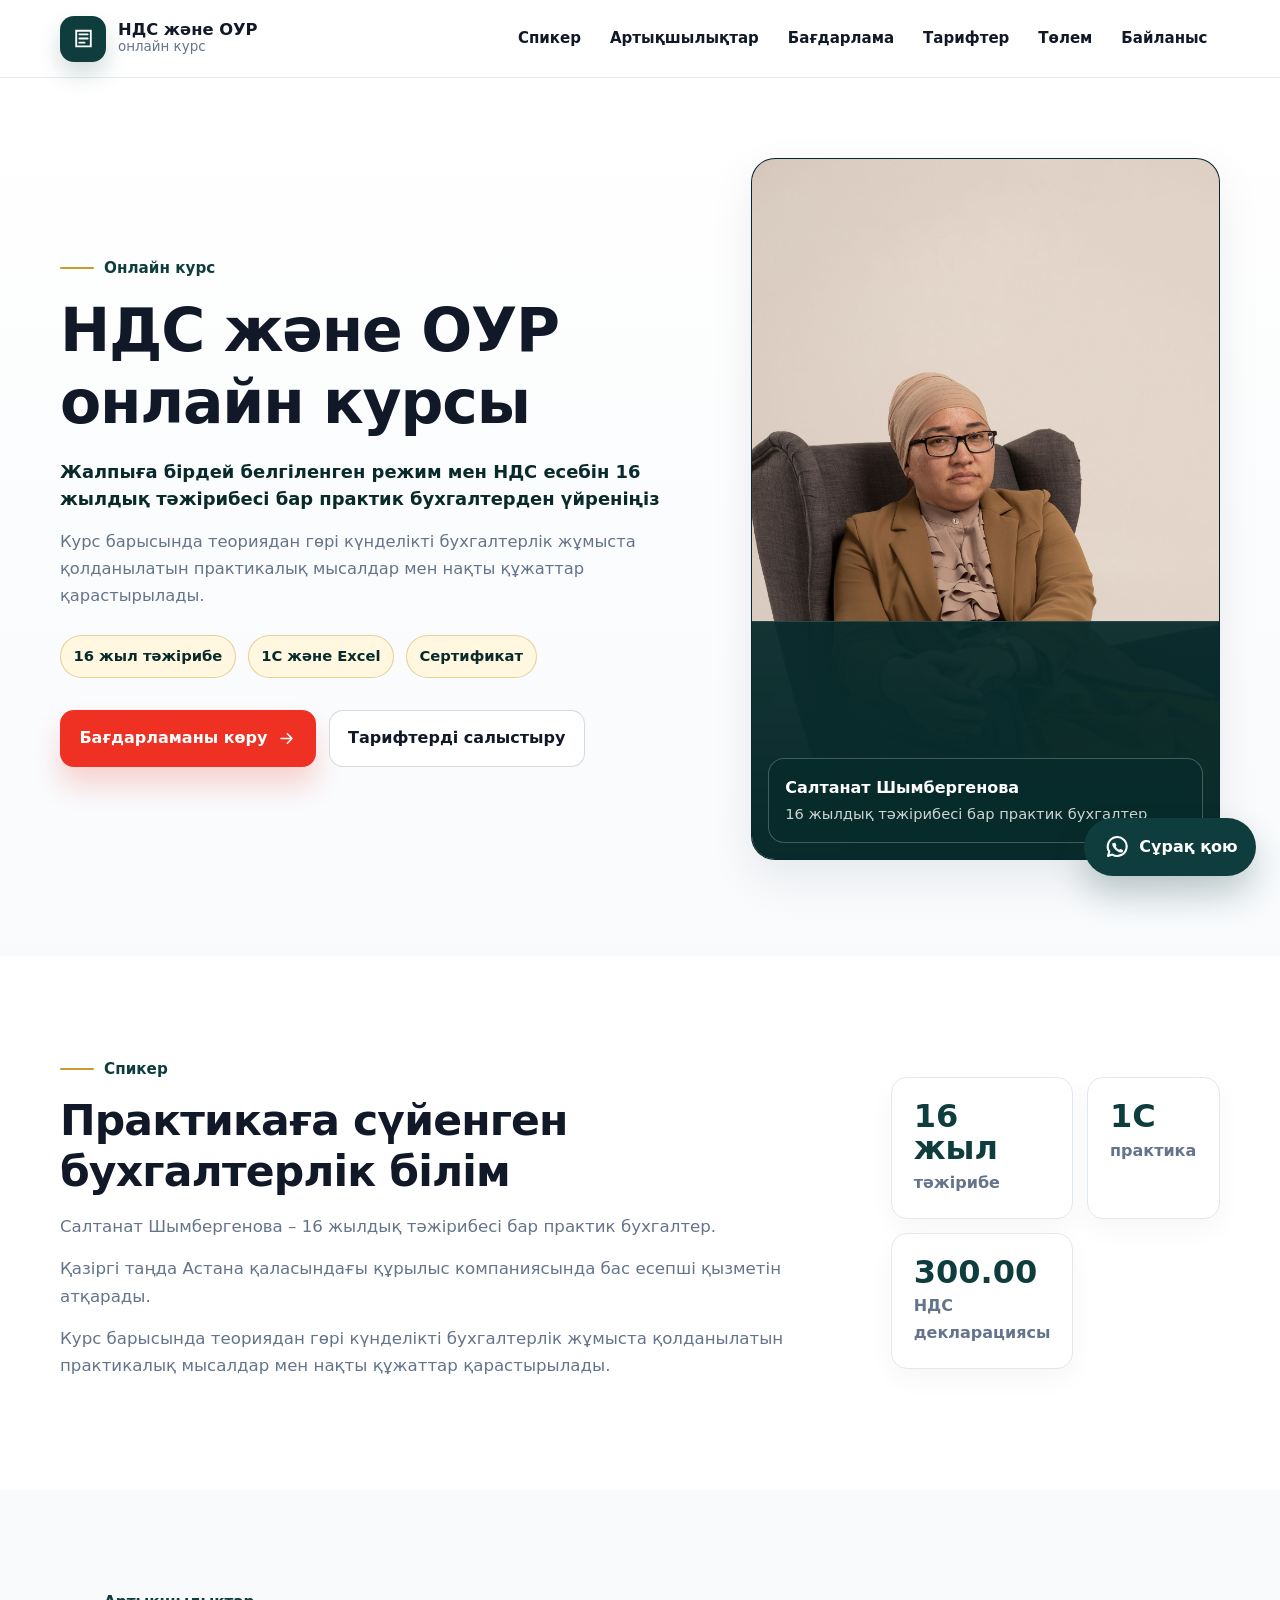
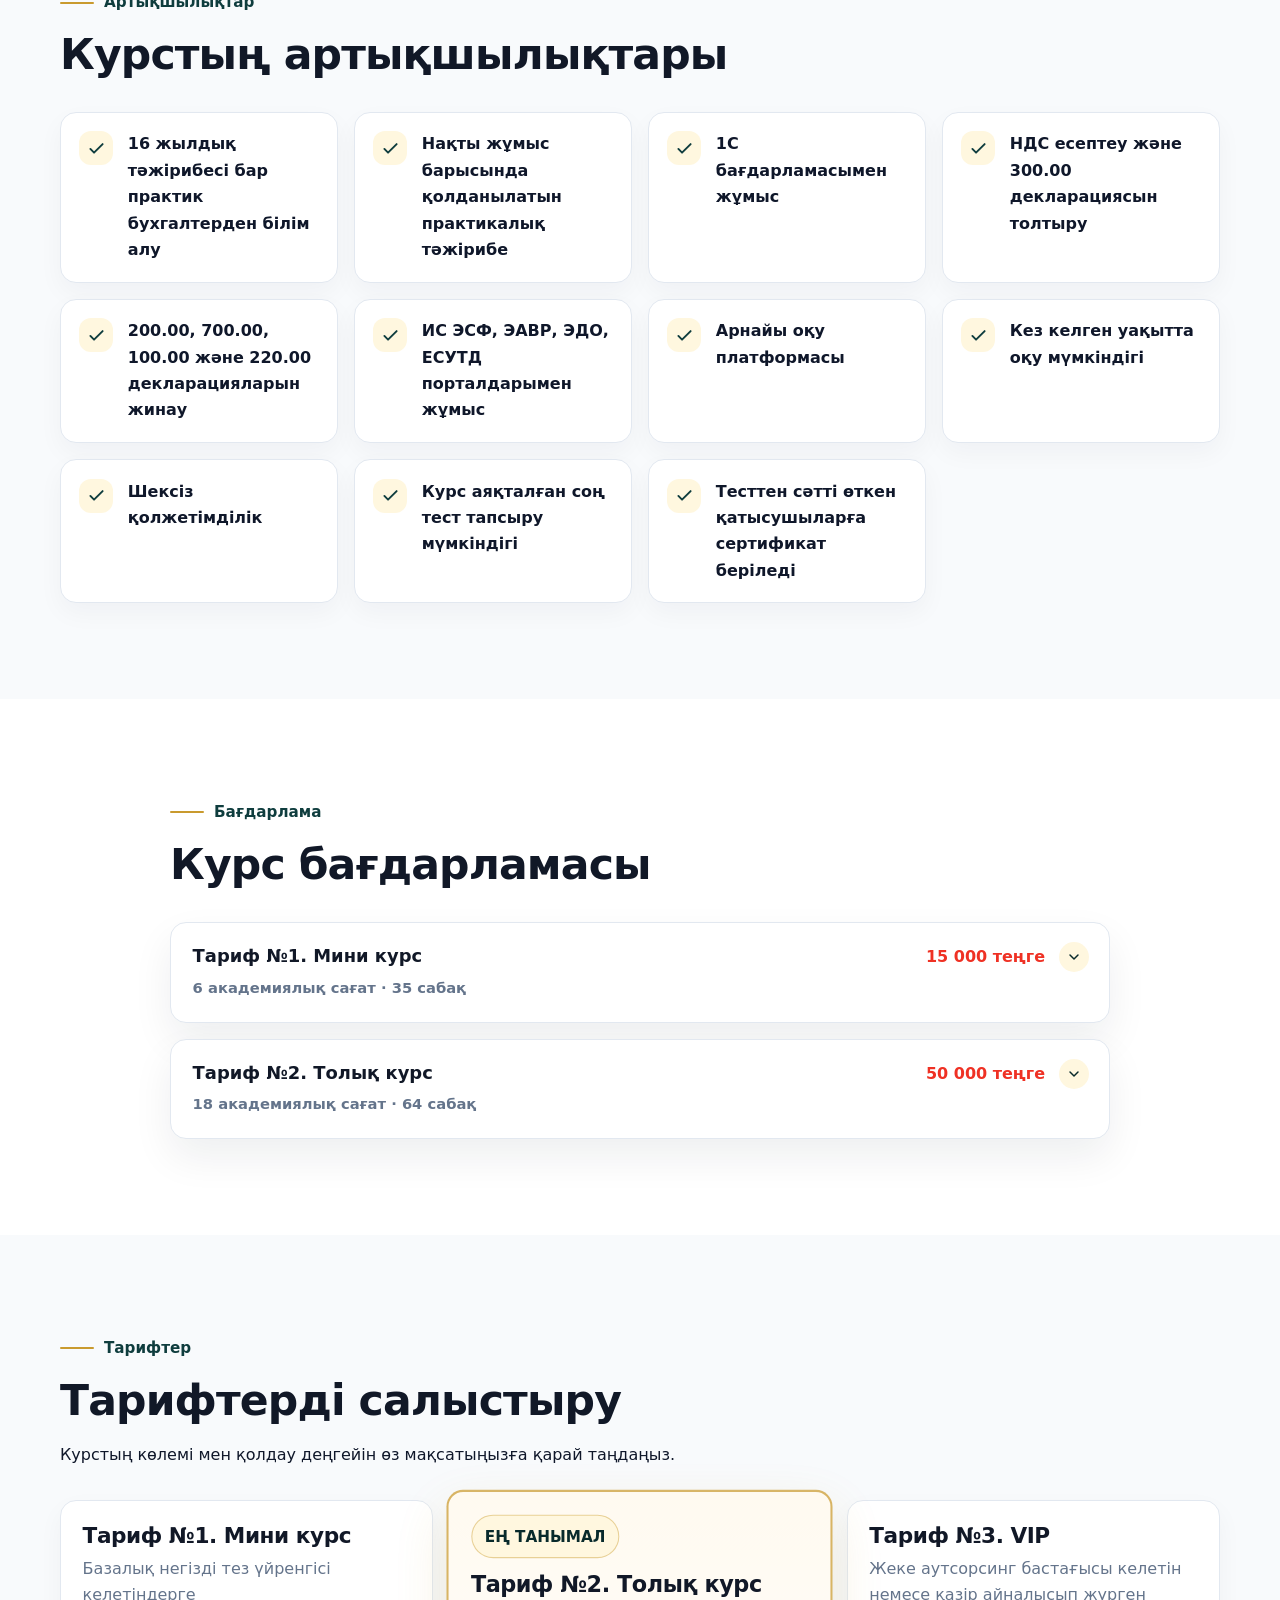
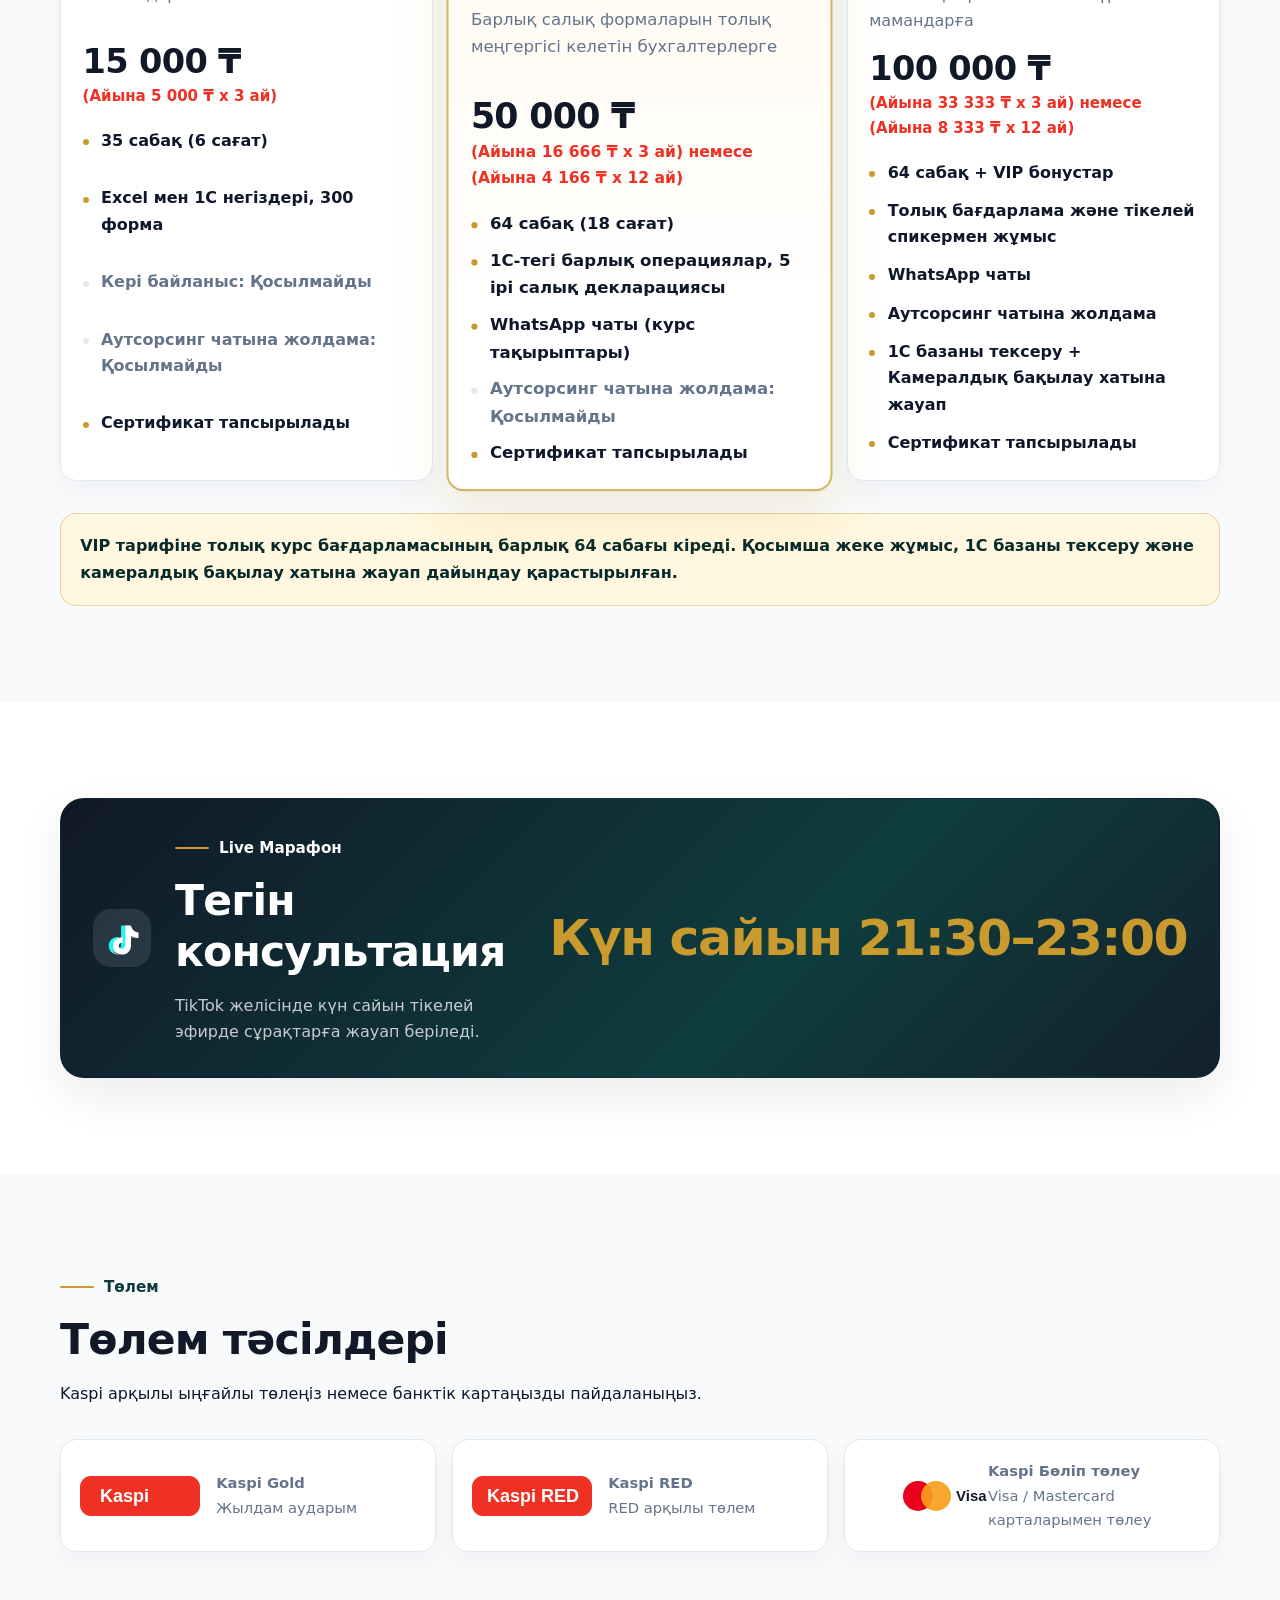
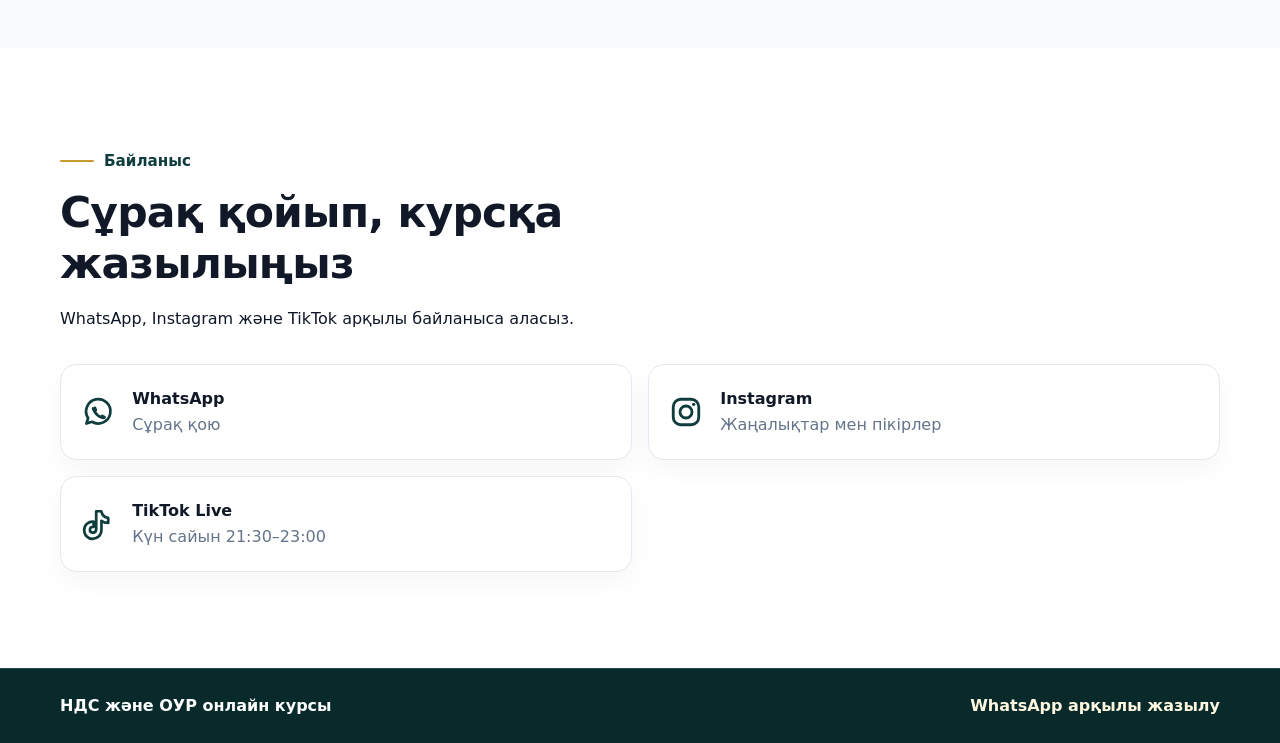
==== index.html @ 569ecabe "it's done" ====
<!DOCTYPE html>
<html lang="kk">
  <head>
    <meta charset="UTF-8">
    <meta name="viewport" content="width=device-width, initial-scale=1.0">
    <title>НДС және ОУР онлайн курсы</title>
    <meta name="description" content="НДС және ОУР құпияларын 16 жылдық тәжірибесі бар бас есепшіден үйреніңіз">

    <meta property="og:title" content="НДС және ОУР онлайн курсы">
    <meta property="og:description" content="НДС және ОУР құпияларын 16 жылдық тәжірибесі бар бас есепшіден үйреніңіз">
    <meta property="og:image" content="img/speaker_photo.jpg">
    <meta property="og:type" content="website">

    <meta name="theme-color" content="#0F3D3E">
    <link rel="manifest" href="site.webmanifest">
    <link rel="icon" href="favicon.ico">
    <link rel="stylesheet" href="src/styles.css?v=4">
    <script src="src/index.js?v=8" defer></script>
  </head>
  <body>
    <a class="skip-link" href="#home">Негізгі мазмұнға өту</a>

    <header class="site-header" data-header>
      <nav class="nav container" aria-label="Негізгі мәзір">
        <a class="brand" href="#home" aria-label="НДС және ОУР онлайн курсы">
          <span class="brand-mark" aria-hidden="true">
            <svg viewBox="0 0 24 24" focusable="false">
              <path d="M5 4.5h14v15H5z" fill="none" stroke="currentColor" stroke-width="1.8"/>
              <path d="M8 8h8M8 12h8M8 16h5" fill="none" stroke="currentColor" stroke-width="1.8" stroke-linecap="round"/>
            </svg>
          </span>
          <span>
            <span class="brand-title">НДС және ОУР</span>
            <span class="brand-subtitle">онлайн курс</span>
          </span>
        </a>

        <button class="nav-toggle" type="button" aria-label="Мәзірді ашу" aria-expanded="false" aria-controls="site-menu" data-nav-toggle>
          <span></span>
          <span></span>
          <span></span>
        </button>

        <div class="nav-menu" id="site-menu" data-nav-menu>
          <a href="#speaker">Спикер</a>
          <a href="#benefits">Артықшылықтар</a>
          <a href="#program">Бағдарлама</a>
          <a href="#tariffs">Тарифтер</a>
          <a href="#payments">Төлем</a>
          <a href="#contact">Байланыс</a>
        </div>
      </nav>
    </header>

    <main>
      <section class="hero section" id="home">
        <div class="container hero-grid">
          <div class="hero-content">
            <span class="section-label">Онлайн курс</span>
            <h1>НДС және ОУР онлайн курсы</h1>
            <p class="hero-lead">Жалпыға бірдей белгіленген режим мен НДС есебін 16 жылдық тәжірибесі бар практик бухгалтерден үйреніңіз</p>
            <p class="hero-text">Курс барысында теориядан гөрі күнделікті бухгалтерлік жұмыста қолданылатын практикалық мысалдар мен нақты құжаттар қарастырылады.</p>

            <div class="hero-badges" aria-label="Курс ерекшеліктері">
              <span>16 жыл тәжірибе</span>
              <span>1С және Excel</span>
              <span>Сертификат</span>
            </div>

            <div class="hero-actions">
              <a class="btn btn-primary" href="#program">
                <span>Бағдарламаны көру</span>
                <svg viewBox="0 0 24 24" aria-hidden="true" focusable="false">
                  <path d="M5 12h14M13 6l6 6-6 6" fill="none" stroke="currentColor" stroke-width="2" stroke-linecap="round" stroke-linejoin="round"/>
                </svg>
              </a>
              <a class="btn btn-secondary" href="#tariffs">Тарифтерді салыстыру</a>
            </div>
          </div>

          <div class="hero-media" data-photo-card>
            <img src="img/speaker_photo_2.jpeg" alt="Салтанат Шымбергенова" loading="eager" data-speaker-photo>
            <div class="photo-fallback" aria-hidden="true">
              <span>СШ</span>
              <p>Салтанат Шымбергенова</p>
            </div>
            <div class="hero-media-caption">
              <strong>Салтанат Шымбергенова</strong>
              <span>16 жылдық тәжірибесі бар практик бухгалтер</span>
            </div>
          </div>
        </div>
      </section>

      <section class="speaker section" id="speaker">
        <div class="container speaker-grid">
          <div>
            <span class="section-label">Спикер</span>
            <h2>Практикаға сүйенген бухгалтерлік білім</h2>
            <div class="speaker-text">
              <p>Салтанат Шымбергенова – 16 жылдық тәжірибесі бар практик бухгалтер.</p>
              <p>Қазіргі таңда Астана қаласындағы құрылыс компаниясында бас есепші қызметін атқарады.</p>
              <p>Курс барысында теориядан гөрі күнделікті бухгалтерлік жұмыста қолданылатын практикалық мысалдар мен нақты құжаттар қарастырылады.</p>
            </div>
          </div>

          <div class="stats-grid" aria-label="Спикер тәжірибесі">
            <div class="stat-card">
              <strong>16 жыл</strong>
              <span>тәжірибе</span>
            </div>
            <div class="stat-card">
              <strong>1С</strong>
              <span>практика</span>
            </div>
            <div class="stat-card">
              <strong>300.00</strong>
              <span>НДС декларациясы</span>
            </div>
          </div>
        </div>
      </section>

      <section class="benefits section" id="benefits">
        <div class="container">
          <div class="section-header">
            <span class="section-label">Артықшылықтар</span>
            <h2>Курстың артықшылықтары</h2>
          </div>

          <div class="benefit-grid">
            <article class="benefit-card">
              <span class="icon-check" aria-hidden="true">
                <svg viewBox="0 0 24 24" focusable="false"><path d="M5 12.5l4.2 4.2L19 7" fill="none" stroke="currentColor" stroke-width="2.2" stroke-linecap="round" stroke-linejoin="round"/></svg>
              </span>
              <p>16 жылдық тәжірибесі бар практик бухгалтерден білім алу</p>
            </article>
            <article class="benefit-card">
              <span class="icon-check" aria-hidden="true">
                <svg viewBox="0 0 24 24" focusable="false"><path d="M5 12.5l4.2 4.2L19 7" fill="none" stroke="currentColor" stroke-width="2.2" stroke-linecap="round" stroke-linejoin="round"/></svg>
              </span>
              <p>Нақты жұмыс барысында қолданылатын практикалық тәжірибе</p>
            </article>
            <article class="benefit-card">
              <span class="icon-check" aria-hidden="true">
                <svg viewBox="0 0 24 24" focusable="false"><path d="M5 12.5l4.2 4.2L19 7" fill="none" stroke="currentColor" stroke-width="2.2" stroke-linecap="round" stroke-linejoin="round"/></svg>
              </span>
              <p>1С бағдарламасымен жұмыс</p>
            </article>
            <article class="benefit-card">
              <span class="icon-check" aria-hidden="true">
                <svg viewBox="0 0 24 24" focusable="false"><path d="M5 12.5l4.2 4.2L19 7" fill="none" stroke="currentColor" stroke-width="2.2" stroke-linecap="round" stroke-linejoin="round"/></svg>
              </span>
              <p>НДС есептеу және 300.00 декларациясын толтыру</p>
            </article>
            <article class="benefit-card">
              <span class="icon-check" aria-hidden="true">
                <svg viewBox="0 0 24 24" focusable="false"><path d="M5 12.5l4.2 4.2L19 7" fill="none" stroke="currentColor" stroke-width="2.2" stroke-linecap="round" stroke-linejoin="round"/></svg>
              </span>
              <p>200.00, 700.00, 100.00 және 220.00 декларацияларын жинау</p>
            </article>
            <article class="benefit-card">
              <span class="icon-check" aria-hidden="true">
                <svg viewBox="0 0 24 24" focusable="false"><path d="M5 12.5l4.2 4.2L19 7" fill="none" stroke="currentColor" stroke-width="2.2" stroke-linecap="round" stroke-linejoin="round"/></svg>
              </span>
              <p>ИС ЭСФ, ЭАВР, ЭДО, ЕСУТД порталдарымен жұмыс</p>
            </article>
            <article class="benefit-card">
              <span class="icon-check" aria-hidden="true">
                <svg viewBox="0 0 24 24" focusable="false"><path d="M5 12.5l4.2 4.2L19 7" fill="none" stroke="currentColor" stroke-width="2.2" stroke-linecap="round" stroke-linejoin="round"/></svg>
              </span>
              <p>Арнайы оқу платформасы</p>
            </article>
            <article class="benefit-card">
              <span class="icon-check" aria-hidden="true">
                <svg viewBox="0 0 24 24" focusable="false"><path d="M5 12.5l4.2 4.2L19 7" fill="none" stroke="currentColor" stroke-width="2.2" stroke-linecap="round" stroke-linejoin="round"/></svg>
              </span>
              <p>Кез келген уақытта оқу мүмкіндігі</p>
            </article>
            <article class="benefit-card">
              <span class="icon-check" aria-hidden="true">
                <svg viewBox="0 0 24 24" focusable="false"><path d="M5 12.5l4.2 4.2L19 7" fill="none" stroke="currentColor" stroke-width="2.2" stroke-linecap="round" stroke-linejoin="round"/></svg>
              </span>
              <p>Шексіз қолжетімділік</p>
            </article>
            <article class="benefit-card">
              <span class="icon-check" aria-hidden="true">
                <svg viewBox="0 0 24 24" focusable="false"><path d="M5 12.5l4.2 4.2L19 7" fill="none" stroke="currentColor" stroke-width="2.2" stroke-linecap="round" stroke-linejoin="round"/></svg>
              </span>
              <p>Курс аяқталған соң тест тапсыру мүмкіндігі</p>
            </article>
            <article class="benefit-card">
              <span class="icon-check" aria-hidden="true">
                <svg viewBox="0 0 24 24" focusable="false"><path d="M5 12.5l4.2 4.2L19 7" fill="none" stroke="currentColor" stroke-width="2.2" stroke-linecap="round" stroke-linejoin="round"/></svg>
              </span>
              <p>Тесттен сәтті өткен қатысушыларға сертификат беріледі</p>
            </article>
          </div>
        </div>
      </section>

      <section class="program section" id="program">
        <div class="container narrow">
          <div class="section-header">
            <span class="section-label">Бағдарлама</span>
            <h2>Курс бағдарламасы</h2>
          </div>

          <div class="accordion-stack">
            <details class="course-details">
              <summary>
                <span class="summary-main">
                  <span>Тариф №1. Мини курс</span>
                  <strong>15 000 теңге</strong>
                </span>
                <span class="summary-meta">6 академиялық сағат · 35 сабақ</span>
                <svg class="accordion-icon" viewBox="0 0 24 24" aria-hidden="true" focusable="false">
                  <path d="M6 9l6 6 6-6" fill="none" stroke="currentColor" stroke-width="2.2" stroke-linecap="round" stroke-linejoin="round"/>
                </svg>
              </summary>
              <div class="details-body">
                <h3>Бағдарлама</h3>
                <ol class="lesson-list">
                  <li>Мини курс не жайлы? (1:27 мин)</li>
                  <li>Кіріс дегеніміз не? (6:04 мин)</li>
                  <li>Жалпыға бірдей режим деген не? (6:08 мин)</li>
                  <li>НДС деген не? (5:10 мин)</li>
                  <li>Упрощенкадан қалған тауарды НДС ке зачетқа алу (6:53 мин)</li>
                  <li>НДС мысалы (17:40 мин)</li>
                  <li>Жалпы режимде табыс салығын есептеу (10:48 мин)</li>
                  <li>1С Программа деген не? (6:48 мин)</li>
                  <li>Фискалды чек деген не? (4:20 мин)</li>
                  <li>Лицевой счет деген не? (1:33 мин)</li>
                  <li>Онлайн банкпен ақша аудару</li>
                  <li>Счет на оплату деген не? (3:27 мин)</li>
                  <li>Платежное поручение деген не? (2:01 мин)</li>
                  <li>Доверенность деген не? (2:40 мин)</li>
                  <li>Накладная на отпуск товара на сторону (2:35 мин)</li>
                  <li>Акт выполненных работ деген не? (АВР) (4:06 мин)</li>
                  <li>Электронды счет-фактура деген не? (5:58 мин)</li>
                  <li>Приходный кассовый ордер деген не? (2:19 мин)</li>
                  <li>Расходный кассовый ордер деген не? (2:20 мин)</li>
                  <li>Акт сверки деген не? (3:28 мин)</li>
                  <li>Онлайн банкингпен ақша аудару (6:30 мин)</li>
                  <li>Excel мен НДС есептеу (27:06 мин)</li>
                  <li>Excel дегі есепті 300 формада толтыру (13:33 мин)</li>
                  <li>300 декларацияда қате кеткенде қосымша тапсыру (10:25 мин)</li>
                  <li>Камералды бақылаудан келген хабарламаға жауап жазу (3:45 мин)</li>
                  <li>Лицевой счетты тексеру (6:43 мин)</li>
                  <li>ИС ЭСФ портал арқылы ЭАВР жіберу (10:40 мин)</li>
                  <li>ИС ЭСФ портал арқылы ЭСФ жіберу (6:56 мин)</li>
                  <li>ЭДО деген не? (6:59 мин)</li>
                  <li>Еңбек.кз ке еңбек шартын тіркеу (10:31 мин)</li>
                  <li>100.00 декларацияны қолмен толтыру (15:54 мин)</li>
                  <li>Көлік салығын Excel мен есептеу (31:56 мин)</li>
                  <li>700.00 форманы ИСНА да толтыру (5:04 мин)</li>
                  <li>300 форма 2026 ж извещение жасау (10:23 мин)</li>
                  <li>300 форма 2026 ж толтыру (14:58 мин)</li>
                  <li>ЕСУТД тіркеліп ТТН, ЭПЛ жасау (13:25 мин)</li>
                </ol>

                <h3>Курс форматы</h3>
                <ul class="format-list">
                  <li>Арнайы оқу платформасында өтеді</li>
                  <li>Курс материалдарына шексіз қолжетімділік</li>
                  <li>Сабақтарды кез келген уақытта қарай аласыз</li>
                  <li>Кері байланыс қарастырылмаған</li>
                  <li>Курс аяқталған соң тест тапсырылады</li>
                  <li>Тесттен сәтті өткен қатысушыларға сертификат беріледі</li>
                </ul>
              </div>
            </details>

            <details class="course-details">
              <summary>
                <span class="summary-main">
                  <span>Тариф №2. Толық курс</span>
                  <strong>50 000 теңге</strong>
                </span>
                <span class="summary-meta">18 академиялық сағат · 64 сабақ</span>
                <svg class="accordion-icon" viewBox="0 0 24 24" aria-hidden="true" focusable="false">
                  <path d="M6 9l6 6 6-6" fill="none" stroke="currentColor" stroke-width="2.2" stroke-linecap="round" stroke-linejoin="round"/>
                </svg>
              </summary>
              <div class="details-body">
                <h3>Бағдарлама</h3>

                <details class="module-details">
                  <summary>
                    <span class="summary-main"><span>1-модуль. 1С бағдарламасында жұмыс жасау</span></span>
                    <span class="summary-meta">Практикалық құжаттар және операциялар</span>
                    <svg class="accordion-icon" viewBox="0 0 24 24" aria-hidden="true" focusable="false"><path d="M6 9l6 6 6-6" fill="none" stroke="currentColor" stroke-width="2.2" stroke-linecap="round" stroke-linejoin="round"/></svg>
                  </summary>
                  <div class="details-body">
                    <ol class="lesson-list">
                      <li>1С те доверенность жазу</li>
                      <li>1С те накладная на отпуск жасау</li>
                      <li>1С те акт выполненных работ жасау</li>
                      <li>1С те счет на оплату жасау</li>
                      <li>1С те счет фактура жасау</li>
                      <li>1С те поставщиктан келген товарды кіріске алу</li>
                      <li>1С те поставщиктан келген акт выполненных работ кіріске алу</li>
                      <li>1С те поставщиктан келген счет фактураны кіріске алу</li>
                      <li>1С те кассаға ақша қабылдау</li>
                      <li>1С те кассадан ақша шығару</li>
                      <li>1С те банк выписка жасау</li>
                      <li>Клиенттен түскен ақшаны 1С ке отырғызу</li>
                    </ol>
                  </div>
                </details>

                <details class="module-details">
                  <summary>
                    <span class="summary-main"><span>2-модуль. НДС және 300.00 декларациясы</span></span>
                    <span class="summary-meta">НДС есебі, Excel және 300 форма</span>
                    <svg class="accordion-icon" viewBox="0 0 24 24" aria-hidden="true" focusable="false"><path d="M6 9l6 6 6-6" fill="none" stroke="currentColor" stroke-width="2.2" stroke-linecap="round" stroke-linejoin="round"/></svg>
                  </summary>
                  <div class="details-body">
                    <ol class="lesson-list">
                      <li>НДС деген не?</li>
                      <li>НДС төлеуші болып тіркелу</li>
                      <li>НДС есептеу</li>
                      <li>НДС мысалы</li>
                      <li>Excel мен НДС есептеу</li>
                      <li>Excel дегі есепті 300 формада толтыру</li>
                      <li>300 декларацияда қате кеткенде қосымша тапсыру</li>
                      <li>Камералды бақылаудан келген хабарламаға жауап жазу</li>
                      <li>Лицевой счетты тексеру</li>
                      <li>300.00 форма извещение жасап 1 тоқсан 2026 жылға тапсыру</li>
                    </ol>
                  </div>
                </details>

                <details class="module-details">
                  <summary>
                    <span class="summary-main"><span>3-модуль. Еңбекақы және 200.00 декларациясы</span></span>
                    <span class="summary-meta">Жалақы, салықтар және 200 форма</span>
                    <svg class="accordion-icon" viewBox="0 0 24 24" aria-hidden="true" focusable="false"><path d="M6 9l6 6 6-6" fill="none" stroke="currentColor" stroke-width="2.2" stroke-linecap="round" stroke-linejoin="round"/></svg>
                  </summary>
                  <div class="details-body">
                    <ol class="lesson-list">
                      <li>Табель дегеніміз не?</li>
                      <li>Штатное расписание деген не?</li>
                      <li>Еңбек шартын жасау</li>
                      <li>Еңбек.кз ке еңбек шартын тіркеу</li>
                      <li>Зарплата есептеу</li>
                      <li>ОПВ деген не?</li>
                      <li>ВОСМС деген не?</li>
                      <li>ИПН деген не?</li>
                      <li>СО деген не?</li>
                      <li>СН деген не?</li>
                      <li>ОСМС деген не?</li>
                      <li>Зарплатадан ұсталымдар</li>
                      <li>Зарплатаны 1С ке отырғызу</li>
                      <li>Зарплаталық налогтарды төлеу</li>
                      <li>200.00 форма деген не?</li>
                      <li>200.00 форманы толтыру</li>
                      <li>200.00 форманы ИСНА да толтыру</li>
                      <li>ИП ға 200.00 форманы қолмен толтыру</li>
                    </ol>
                  </div>
                </details>

                <details class="module-details">
                  <summary>
                    <span class="summary-main"><span>4-модуль. Корпоративтік табыс салығы</span></span>
                    <span class="summary-meta">100.00 және 220.00 декларациялары</span>
                    <svg class="accordion-icon" viewBox="0 0 24 24" aria-hidden="true" focusable="false"><path d="M6 9l6 6 6-6" fill="none" stroke="currentColor" stroke-width="2.2" stroke-linecap="round" stroke-linejoin="round"/></svg>
                  </summary>
                  <div class="details-body">
                    <ol class="lesson-list">
                      <li>Салық Кодексінің 237 бабы бойынша доходты тану</li>
                      <li>Валюта бағамынан түскен табыс</li>
                      <li>Валюта бағамынан түскен шығын</li>
                      <li>Корпоративтік табыс салығын есептеу</li>
                      <li>100.00 декларацияны қолмен толтыру</li>
                      <li>100.00 декларацияны 1С пен толтыру</li>
                      <li>220.00 декларацияны қолмен толтыру</li>
                      <li>220.00 декларацияны 1С пен толтыру</li>
                    </ol>
                  </div>
                </details>

                <details class="module-details">
                  <summary>
                    <span class="summary-main"><span>5-модуль. Көлік салығы және 700.00 декларациясы</span></span>
                    <span class="summary-meta">Excel, ИСНА және форма толтыру</span>
                    <svg class="accordion-icon" viewBox="0 0 24 24" aria-hidden="true" focusable="false"><path d="M6 9l6 6 6-6" fill="none" stroke="currentColor" stroke-width="2.2" stroke-linecap="round" stroke-linejoin="round"/></svg>
                  </summary>
                  <div class="details-body">
                    <ol class="lesson-list">
                      <li>Көлік салығын Excel мен есептеу</li>
                      <li>700.00 форманы ИСНА да толтыру</li>
                      <li>Көлік салығын төлеу</li>
                    </ol>
                  </div>
                </details>

                <details class="module-details">
                  <summary>
                    <span class="summary-main"><span>6-модуль. ИС ЭСФ, ЭАВР және ЭДО</span></span>
                    <span class="summary-meta">Порталдармен жұмыс</span>
                    <svg class="accordion-icon" viewBox="0 0 24 24" aria-hidden="true" focusable="false"><path d="M6 9l6 6 6-6" fill="none" stroke="currentColor" stroke-width="2.2" stroke-linecap="round" stroke-linejoin="round"/></svg>
                  </summary>
                  <div class="details-body">
                    <ol class="lesson-list">
                      <li>ИС ЭСФ порталға тіркелу</li>
                      <li>ИС ЭСФ портал арқылы ЭАВР жіберу</li>
                      <li>ИС ЭСФ портал арқылы ЭСФ жіберу</li>
                      <li>ЭДО деген не?</li>
                      <li>Контрагенттермен электронды құжат айналымы</li>
                      <li>ЭСФ статусын тексеру</li>
                    </ol>
                  </div>
                </details>

                <details class="module-details">
                  <summary>
                    <span class="summary-main"><span>7-модуль. ЕСУТД</span></span>
                    <span class="summary-meta">Еңбек шарттары және тіркеу</span>
                    <svg class="accordion-icon" viewBox="0 0 24 24" aria-hidden="true" focusable="false"><path d="M6 9l6 6 6-6" fill="none" stroke="currentColor" stroke-width="2.2" stroke-linecap="round" stroke-linejoin="round"/></svg>
                  </summary>
                  <div class="details-body">
                    <ol class="lesson-list">
                      <li>ЕСУТД тіркелу</li>
                      <li>ЕСУТД тіркеліп ТТН, ЭПЛ жасау</li>
                    </ol>
                  </div>
                </details>

                <details class="module-details">
                  <summary>
                    <span class="summary-main"><span>8-модуль. Қорытынды және практика</span></span>
                    <span class="summary-meta">Бекіту, тест және сертификат</span>
                    <svg class="accordion-icon" viewBox="0 0 24 24" aria-hidden="true" focusable="false"><path d="M6 9l6 6 6-6" fill="none" stroke="currentColor" stroke-width="2.2" stroke-linecap="round" stroke-linejoin="round"/></svg>
                  </summary>
                  <div class="details-body">
                    <ol class="lesson-list">
                      <li>Лицевой счетты толық тексеру</li>
                      <li>Камералды бақылау хаттарына жауап дайындау</li>
                      <li>Декларация тапсыру алдындағы чек-лист</li>
                      <li>Қорытынды тест</li>
                      <li>Сертификат алу</li>
                    </ol>
                  </div>
                </details>

                <h3>Курс форматы</h3>
                <ul class="format-list">
                  <li>Арнайы оқу платформасында өтеді</li>
                  <li>Курс материалдарына шексіз қолжетімділік</li>
                  <li>Сабақтарды кез келген уақытта қарай аласыз</li>
                  <li>WhatsApp чаты арқылы курс тақырыптары бойынша кері байланыс беріледі</li>
                  <li>Курс аяқталған соң тест тапсырылады</li>
                  <li>Тесттен сәтті өткен қатысушыларға сертификат беріледі</li>
                </ul>
              </div>
            </details>
          </div>
        </div>
      </section>

      <section class="tariffs section" id="tariffs">
        <div class="container">
          <div class="section-header">
            <span class="section-label">Тарифтер</span>
            <h2>Тарифтерді салыстыру</h2>
            <p class="section-copy">Курстың көлемі мен қолдау деңгейін өз мақсатыңызға қарай таңдаңыз.</p>
          </div>

          <div class="tariff-grid">
            <article class="tariff-card">
              <h3>Тариф №1. Мини курс</h3>
              <p class="tariff-for">Базалық негізді тез үйренгісі келетіндерге</p>
              <div class="price">15 000 ₸</div>
              <p class="installment">(Айына 5 000 ₸ х 3 ай)</p>
              <ul class="feature-list">
                <li>35 сабақ (6 сағат)</li>
                <li>Excel мен 1С негіздері, 300 форма</li>
                <li class="is-muted">Кері байланыс: Қосылмайды</li>
                <li class="is-muted">Аутсорсинг чатына жолдама: Қосылмайды</li>
                <li>Сертификат тапсырылады</li>
              </ul>
            </article>

            <article class="tariff-card tariff-card-featured">
              <span class="popular-badge">ЕҢ ТАНЫМАЛ</span>
              <h3>Тариф №2. Толық курс</h3>
              <p class="tariff-for">Барлық салық формаларын толық меңгергісі келетін бухгалтерлерге</p>
              <div class="price">50 000 ₸</div>
              <p class="installment">(Айына 16 666 ₸ х 3 ай) немесе (Айына 4 166 ₸ х 12 ай)</p>
              <ul class="feature-list">
                <li>64 сабақ (18 сағат)</li>
                <li>1С-тегі барлық операциялар, 5 ірі салық декларациясы</li>
                <li>WhatsApp чаты (курс тақырыптары)</li>
                <li class="is-muted">Аутсорсинг чатына жолдама: Қосылмайды</li>
                <li>Сертификат тапсырылады</li>
              </ul>
            </article>

            <article class="tariff-card">
              <h3>Тариф №3. VIP</h3>
              <p class="tariff-for">Жеке аутсорсинг бастағысы келетін немесе қазір айналысып жүрген мамандарға</p>
              <div class="price">100 000 ₸</div>
              <p class="installment">(Айына 33 333 ₸ х 3 ай) немесе (Айына 8 333 ₸ х 12 ай)</p>
              <ul class="feature-list">
                <li>64 сабақ + VIP бонустар</li>
                <li>Толық бағдарлама және тікелей спикермен жұмыс</li>
                <li>WhatsApp чаты</li>
                <li>Аутсорсинг чатына жолдама</li>
                <li>1С базаны тексеру + Камералдық бақылау хатына жауап</li>
                <li>Сертификат тапсырылады</li>
              </ul>
            </article>
          </div>

          <p class="vip-note">VIP тарифіне толық курс бағдарламасының барлық 64 сабағы кіреді. Қосымша жеке жұмыс, 1С базаны тексеру және камералдық бақылау хатына жауап дайындау қарастырылған.</p>
        </div>
      </section>

      <section class="live-banner section" id="live">
        <div class="container">
          <div class="live-card">
            <div class="live-logo" aria-hidden="true">
              <svg viewBox="0 0 48 48" focusable="false">
                <path d="M30.2 7.4c1.5 5.6 4.8 8.9 10.1 9.3v7.3c-3.7.1-7.1-1.1-10-3.2v12.6c0 7.5-5.1 12.6-12.2 12.6-6.6 0-11.8-5.1-11.8-11.7 0-7.1 5.7-12 13-11.5v7.4c-3-.4-5.2 1.1-5.2 3.9 0 2.5 1.9 4.2 4.2 4.2 2.7 0 4.4-1.8 4.4-5.3V7.4h7.5Z" fill="#25F4EE"/>
                <path d="M33.1 7.4c1.5 5.6 4.8 8.9 10.1 9.3v7.3c-3.7.1-7.1-1.1-10-3.2v12.6c0 7.5-5.1 12.6-12.2 12.6-4 0-7.4-1.9-9.5-4.8 2 1.4 4.3 2.2 7 2.2 7.1 0 12.2-5.1 12.2-12.6V18.2c2.9 2.1 6.3 3.3 10 3.2v-2.5c-5.3-.4-8.6-3.7-10.1-9.3V7.4h2.5Z" fill="#FE2C55"/>
                <path d="M28.4 7.4v25.7c0 3.5-1.7 5.3-4.4 5.3-2.3 0-4.2-1.7-4.2-4.2 0-2.8 2.2-4.3 5.2-3.9v-7.4c-7.3-.5-13 4.4-13 11.5 0 6.6 5.2 11.7 11.8 11.7 7.1 0 12.2-5.1 12.2-12.6V20.8c2.9 2.1 6.3 3.3 10 3.2v-7.3c-5.3-.4-8.6-3.7-10.1-9.3h-7.5Z" fill="#fff"/>
              </svg>
            </div>
            <div>
              <span class="section-label">Live Марафон</span>
              <h2>Тегін консультация</h2>
              <p>TikTok желісінде күн сайын тікелей эфирде сұрақтарға жауап беріледі.</p>
            </div>
            <strong class="live-time">Күн сайын 21:30–23:00</strong>
          </div>
        </div>
      </section>

      <section class="payments section" id="payments">
        <div class="container">
          <div class="section-header">
            <span class="section-label">Төлем</span>
            <h2>Төлем тәсілдері</h2>
            <p class="section-copy">Kaspi арқылы ыңғайлы төлеңіз немесе банктік картаңызды пайдаланыңыз.</p>
          </div>

          <div class="payment-grid">
            <article class="payment-card">
              <span class="payment-logo" aria-hidden="true">
                <svg viewBox="0 0 120 40" focusable="false">
                  <rect width="120" height="40" rx="11" fill="#EF3124"/>
                  <text x="20" y="26" fill="#fff" font-family="Arial, sans-serif" font-size="18" font-weight="800">Kaspi</text>
                </svg>
              </span>
              <span>
                <strong>Kaspi Gold</strong>
                <span>Жылдам аударым</span>
              </span>
            </article>

            <article class="payment-card">
              <span class="payment-logo" aria-hidden="true">
                <svg viewBox="0 0 120 40" focusable="false">
                  <rect width="120" height="40" rx="11" fill="#EF3124"/>
                  <text x="15" y="26" fill="#fff" font-family="Arial, sans-serif" font-size="18" font-weight="800">Kaspi RED</text>
                </svg>
              </span>
              <span>
                <strong>Kaspi RED</strong>
                <span>RED арқылы төлем</span>
              </span>
            </article>

            <article class="payment-card">
              <span class="payment-logo" aria-hidden="true">
                <svg viewBox="0 0 150 40" focusable="false">
                  <circle cx="54" cy="20" r="15" fill="#EB001B"/>
                  <circle cx="72" cy="20" r="15" fill="#F79E1B" fill-opacity="0.92"/>
                  <text x="92" y="25" fill="#111827" font-family="Arial, sans-serif" font-size="15" font-weight="800">Visa</text>
                </svg>
              </span>
              <span>
                <strong>Kaspi Бөліп төлеу</strong>
                <span>Visa / Mastercard карталарымен төлеу</span>
              </span>
            </article>
          </div>

        </div>
      </section>

      <section class="contact-section section" id="contact">
        <div class="container">
          <div class="section-header">
            <span class="section-label">Байланыс</span>
            <h2>Сұрақ қойып, курсқа жазылыңыз</h2>
            <p class="section-copy">WhatsApp, Instagram және TikTok арқылы байланыса аласыз.</p>
          </div>

          <div class="contact-grid">
            <a class="contact-card" href="https://wa.me/77020897021" target="_blank" rel="noopener noreferrer">
              <svg viewBox="0 0 24 24" aria-hidden="true" focusable="false">
                <path d="M4.3 19.7 5.4 16A8.1 8.1 0 1 1 8 18.5l-3.7 1.2Z" fill="none" stroke="currentColor" stroke-width="1.8" stroke-linejoin="round"/>
                <path d="M9 8.8c.2-.4.4-.5.7-.5h.5c.2 0 .4.1.5.4l.7 1.7c.1.3.1.5-.1.7l-.4.5c.7 1.3 1.7 2.2 3 2.8l.5-.5c.2-.2.5-.3.8-.1l1.6.8c.3.1.4.3.4.6v.4c0 .4-.2.7-.5.9-.7.4-1.7.4-2.9-.1-2.4-.9-4.7-3.2-5.6-5.5-.4-1.1-.4-1.7-.1-2.1Z" fill="currentColor"/>
              </svg>
              <span>
                <span class="contact-title">WhatsApp</span>
                <span class="contact-text">Сұрақ қою</span>
              </span>
            </a>

            <a class="contact-card" href="https://www.instagram.com/saltanat.buhgalter/" target="_blank" rel="noopener noreferrer">
              <svg viewBox="0 0 24 24" aria-hidden="true" focusable="false">
                <rect x="3.5" y="3.5" width="17" height="17" rx="5" fill="none" stroke="currentColor" stroke-width="1.9"/>
                <circle cx="12" cy="12" r="4" fill="none" stroke="currentColor" stroke-width="1.9"/>
                <circle cx="17.1" cy="6.9" r="1.1" fill="currentColor"/>
              </svg>
              <span>
                <span class="contact-title">Instagram</span>
                <span class="contact-text">Жаңалықтар мен пікірлер</span>
              </span>
            </a>

            <a class="contact-card" href="https://www.tiktok.com/@saltanat.buhgalter" target="_blank" rel="noopener noreferrer">
              <svg viewBox="0 0 24 24" aria-hidden="true" focusable="false">
                <path d="M14.2 3.5c.5 2.6 2.1 4.1 4.6 4.4v3.4a8 8 0 0 1-4.5-1.4v5.9c0 3.6-2.5 6.1-5.9 6.1A5.6 5.6 0 0 1 2.8 16c0-3.5 2.8-5.9 6.3-5.6v3.5c-1.4-.2-2.5.5-2.5 1.9 0 1.2.9 2 2.1 2 1.3 0 2.1-.9 2.1-2.6V3.5h3.4Z" fill="none" stroke="currentColor" stroke-width="1.8" stroke-linejoin="round"/>
              </svg>
              <span>
                <span class="contact-title">TikTok Live</span>
                <span class="contact-text">Күн сайын 21:30–23:00</span>
              </span>
            </a>
          </div>
        </div>
      </section>
    </main>

    <footer class="site-footer">
      <div class="container footer-inner">
        <p>НДС және ОУР онлайн курсы</p>
        <a href="https://wa.me/77020897021" target="_blank" rel="noopener noreferrer">WhatsApp арқылы жазылу</a>
      </div>
    </footer>

    <a class="floating-whatsapp" href="https://wa.me/77020897021" target="_blank" rel="noopener noreferrer" aria-label="WhatsApp арқылы сұрақ қою">
      <svg viewBox="0 0 24 24" aria-hidden="true" focusable="false">
        <path d="M4.3 19.7 5.4 16A8.1 8.1 0 1 1 8 18.5l-3.7 1.2Z" fill="none" stroke="currentColor" stroke-width="1.8" stroke-linejoin="round"/>
        <path d="M9 8.8c.2-.4.4-.5.7-.5h.5c.2 0 .4.1.5.4l.7 1.7c.1.3.1.5-.1.7l-.4.5c.7 1.3 1.7 2.2 3 2.8l.5-.5c.2-.2.5-.3.8-.1l1.6.8c.3.1.4.3.4.6v.4c0 .4-.2.7-.5.9-.7.4-1.7.4-2.9-.1-2.4-.9-4.7-3.2-5.6-5.5-.4-1.1-.4-1.7-.1-2.1Z" fill="currentColor"/>
      </svg>
      <span>Сұрақ қою</span>
    </a>

  </body>
</html>
---- src/styles.css ----
:root {
  --color-bg: #f8fafc;
  --color-surface: #ffffff;
  --color-surface-soft: #f1f5f9;
  --color-ink: #0f172a;
  --color-heading: #111827;
  --color-muted: #64748b;
  --color-border: #e2e8f0;
  --color-primary: #0f3d3e;
  --color-primary-dark: #082a2b;
  --color-gold: #c99a2e;
  --color-gold-soft: #fff7df;
  --color-kaspi: #ef3124;
  --color-kaspi-dark: #c81e17;
  --color-success: #0f766e;
  --shadow-soft: 0 18px 45px rgba(15, 23, 42, 0.08);
  --shadow-card: 0 18px 40px rgba(15, 23, 42, 0.07);
  --shadow-lift: 0 15px 30px rgba(0, 0, 0, 0.08);
  --radius-sm: 10px;
  --radius-md: 16px;
  --radius-lg: 24px;
  --container: 1160px;
  --header-height: 78px;
}

*,
*::before,
*::after {
  box-sizing: border-box;
}

html {
  scroll-behavior: smooth;
}

body {
  margin: 0;
  padding-top: var(--header-height);
  font-family: system-ui, -apple-system, BlinkMacSystemFont, "Segoe UI", sans-serif;
  color: var(--color-ink);
  background: var(--color-bg);
  line-height: 1.65;
  overflow-x: hidden;
}

body.nav-open {
  overflow: hidden;
}

img,
svg {
  display: block;
}

img {
  max-width: 100%;
}

a {
  color: inherit;
}

button,
input,
textarea,
select {
  font: inherit;
}

button {
  cursor: pointer;
}

:focus-visible {
  outline: 3px solid rgba(201, 154, 46, 0.45);
  outline-offset: 4px;
}

.skip-link {
  position: fixed;
  left: 16px;
  top: 16px;
  z-index: 1000;
  transform: translateY(-150%);
  padding: 10px 14px;
  border-radius: var(--radius-sm);
  background: var(--color-primary-dark);
  color: #fff;
  text-decoration: none;
  transition: transform 0.2s ease;
}

.skip-link:focus {
  transform: translateY(0);
}

.container {
  width: min(100% - 32px, var(--container));
  margin-inline: auto;
}

.narrow {
  width: min(100% - 32px, 940px);
}

.section {
  padding: 4rem 0;
  scroll-margin-top: calc(var(--header-height) + 24px);
}

.section-header {
  max-width: 720px;
  margin-bottom: 2rem;
}

.section-label {
  display: inline-flex;
  align-items: center;
  gap: 10px;
  margin-bottom: 0.85rem;
  color: var(--color-primary);
  font-size: 0.95rem;
  font-weight: 700;
  letter-spacing: 0;
}

.section-label::before {
  content: "";
  width: 34px;
  height: 2px;
  border-radius: 999px;
  background: var(--color-gold);
}

h1,
h2,
h3,
p {
  margin-top: 0;
}

h1,
h2,
h3 {
  color: var(--color-heading);
  font-weight: 700;
  letter-spacing: -0.02em;
  line-height: 1.2;
}

h1 {
  max-width: 760px;
  margin-bottom: 1.2rem;
  font-size: clamp(2.6rem, 2.15rem + 2vw, 4.75rem);
}

h2 {
  margin-bottom: 1rem;
  font-size: clamp(2rem, 1.7rem + 1.2vw, 3.15rem);
}

h3 {
  margin-bottom: 0.9rem;
  font-size: 1.35rem;
}

.site-header {
  position: fixed;
  inset: 0 0 auto 0;
  z-index: 100;
  height: var(--header-height);
  background: rgba(255, 255, 255, 0.92);
  border-bottom: 1px solid rgba(226, 232, 240, 0.9);
  backdrop-filter: blur(18px);
  transition: box-shadow 0.25s ease, background-color 0.25s ease;
}

.site-header.is-scrolled {
  background: rgba(255, 255, 255, 0.98);
  box-shadow: 0 12px 32px rgba(15, 23, 42, 0.08);
}

.nav {
  height: 100%;
  display: flex;
  align-items: center;
  justify-content: space-between;
  gap: 18px;
}

.brand {
  display: inline-flex;
  align-items: center;
  gap: 12px;
  min-width: 0;
  color: var(--color-heading);
  text-decoration: none;
}

.brand-mark {
  display: grid;
  place-items: center;
  width: 46px;
  height: 46px;
  flex: 0 0 46px;
  border-radius: 14px;
  background: var(--color-primary);
  color: #fff;
  box-shadow: 0 12px 22px rgba(15, 61, 62, 0.18);
}

.brand-mark svg {
  width: 25px;
  height: 25px;
}

.brand-title,
.brand-subtitle {
  display: block;
  white-space: nowrap;
}

.brand-title {
  font-size: 1.02rem;
  font-weight: 800;
  line-height: 1.1;
}

.brand-subtitle {
  color: var(--color-muted);
  font-size: 0.84rem;
  line-height: 1.25;
}

.nav-toggle {
  display: inline-flex;
  width: 46px;
  height: 46px;
  align-items: center;
  justify-content: center;
  flex-direction: column;
  gap: 5px;
  border: 1px solid var(--color-border);
  border-radius: 14px;
  background: #fff;
  color: var(--color-primary-dark);
}

.nav-toggle span {
  width: 21px;
  height: 2px;
  border-radius: 999px;
  background: currentColor;
  transition: transform 0.25s ease, opacity 0.25s ease;
}

.nav-toggle.is-active span:nth-child(1) {
  transform: translateY(7px) rotate(45deg);
}

.nav-toggle.is-active span:nth-child(2) {
  opacity: 0;
}

.nav-toggle.is-active span:nth-child(3) {
  transform: translateY(-7px) rotate(-45deg);
}

.nav-menu {
  position: fixed;
  inset: calc(var(--header-height) + 10px) 16px auto 16px;
  display: grid;
  gap: 8px;
  padding: 14px;
  border: 1px solid var(--color-border);
  border-radius: var(--radius-md);
  background: #fff;
  box-shadow: var(--shadow-soft);
  transform: translateY(-12px);
  opacity: 0;
  pointer-events: none;
  transition: opacity 0.25s ease, transform 0.25s ease;
}

.nav-menu.is-open {
  transform: translateY(0);
  opacity: 1;
  pointer-events: auto;
}

.nav-menu a {
  position: relative;
  padding: 12px 14px;
  border-radius: 12px;
  color: var(--color-heading);
  font-weight: 700;
  text-decoration: none;
}

.nav-menu a::after {
  content: "";
  position: absolute;
  left: 14px;
  right: 14px;
  bottom: 7px;
  height: 2px;
  border-radius: 999px;
  background: var(--color-gold);
  transform: scaleX(0);
  transform-origin: center;
  transition: transform 0.25s ease;
}

.nav-menu a:hover,
.nav-menu a.active {
  color: var(--color-primary-dark);
  background: var(--color-gold-soft);
}

.nav-menu a.active::after {
  transform: scaleX(1);
}

.hero {
  display: grid;
  align-items: center;
  min-height: min(820px, calc(100svh - var(--header-height)));
  padding-top: 4rem;
  background:
    linear-gradient(180deg, #fff 0%, var(--color-bg) 100%);
}

.hero-grid {
  display: grid;
  gap: 2.5rem;
  align-items: center;
}

.hero-lead {
  max-width: 720px;
  margin-bottom: 1rem;
  color: var(--color-primary-dark);
  font-size: 1.12rem;
  font-weight: 700;
  line-height: 1.55;
}

.hero-text {
  max-width: 660px;
  margin-bottom: 1.6rem;
  color: var(--color-muted);
  font-size: 1.02rem;
}

.hero-badges {
  display: flex;
  flex-wrap: wrap;
  gap: 0.75rem;
  margin-bottom: 2rem;
}

.hero-badges span,
.popular-badge {
  display: inline-flex;
  align-items: center;
  width: fit-content;
  min-height: 36px;
  padding: 0.5rem 0.78rem;
  border: 1px solid rgba(201, 154, 46, 0.42);
  border-radius: 999px;
  background: var(--color-gold-soft);
  color: var(--color-primary-dark);
  font-size: 0.92rem;
  font-weight: 800;
}

.hero-actions {
  display: grid;
  gap: 0.8rem;
}

.btn {
  display: inline-flex;
  min-height: 54px;
  align-items: center;
  justify-content: center;
  gap: 10px;
  padding: 0.9rem 1.15rem;
  border: 1px solid transparent;
  border-radius: 14px;
  font-weight: 800;
  text-decoration: none;
  transition: transform 0.25s ease, box-shadow 0.25s ease, background-color 0.25s ease;
}

.btn svg {
  width: 19px;
  height: 19px;
}

.btn:hover {
  transform: translateY(-2px);
}

.btn-primary {
  background: var(--color-kaspi);
  color: #fff;
  box-shadow: 0 18px 28px rgba(239, 49, 36, 0.2);
}

.btn-primary:hover {
  background: var(--color-kaspi-dark);
}

.btn-secondary {
  border-color: rgba(15, 23, 42, 0.16);
  background: #fff;
  color: var(--color-heading);
}

.hero-media {
  position: relative;
  overflow: hidden;
  min-height: 420px;
  border: 1px solid rgba(15, 23, 42, 0.12);
  border-radius: var(--radius-lg);
  background: var(--color-primary-dark);
  box-shadow: var(--shadow-soft);
}

.hero-media img {
  width: 100%;
  height: 100%;
  min-height: 420px;
  object-fit: cover;
  object-position: center top;
}

.hero-media::after {
  content: "";
  position: absolute;
  left: 0;
  right: 0;
  bottom: 0;
  z-index: 1;
  height: 34%;
  background: linear-gradient(180deg, rgba(8, 42, 43, 0.94) 0%, var(--color-primary-dark) 100%);
  border-top: 1px solid rgba(255, 255, 255, 0.14);
  pointer-events: none;
}

.photo-fallback {
  position: absolute;
  inset: 0;
  display: none;
  place-items: center;
  align-content: center;
  gap: 12px;
  padding: 36px;
  color: #fff;
  text-align: center;
}

.photo-fallback span {
  display: grid;
  place-items: center;
  width: 118px;
  height: 118px;
  border: 2px solid rgba(255, 255, 255, 0.72);
  border-radius: 50%;
  color: var(--color-gold-soft);
  font-size: 2.4rem;
  font-weight: 800;
}

.photo-fallback p {
  margin: 0;
  font-weight: 800;
}

.hero-media.is-missing img {
  opacity: 0;
}

.hero-media.is-missing .photo-fallback {
  display: grid;
}

.hero-media-caption {
  position: absolute;
  left: 16px;
  right: 16px;
  bottom: 16px;
  z-index: 2;
  padding: 1rem;
  border: 1px solid rgba(255, 255, 255, 0.24);
  border-radius: 16px;
  background: rgba(8, 42, 43, 0.86);
  color: #fff;
  backdrop-filter: blur(10px);
}

.hero-media-caption strong,
.hero-media-caption span {
  display: block;
}

.hero-media-caption span {
  color: rgba(255, 255, 255, 0.8);
  font-size: 0.92rem;
}

.speaker,
.program,
.contact-section {
  background: #fff;
}

.speaker-grid {
  display: grid;
  gap: 2rem;
}

.section-copy {
  max-width: 720px;
}

.speaker-text p {
  margin-bottom: 0.9rem;
  color: var(--color-muted);
  font-size: 1.04rem;
}

.stats-grid {
  display: grid;
  gap: 0.9rem;
}

.stat-card,
.benefit-card,
.tariff-card,
.payment-card,
.contact-card {
  border: 1px solid var(--color-border);
  border-radius: var(--radius-md);
  background: var(--color-surface);
  box-shadow: 0 10px 26px rgba(15, 23, 42, 0.04);
}

.stat-card {
  padding: 1.35rem;
}

.stat-card strong {
  display: block;
  margin-bottom: 0.35rem;
  color: var(--color-primary);
  font-size: 2rem;
  line-height: 1;
}

.stat-card span {
  color: var(--color-muted);
  font-weight: 700;
}

.benefit-grid {
  display: grid;
  gap: 1rem;
}

.benefit-card {
  display: flex;
  align-items: flex-start;
  gap: 0.9rem;
  min-height: 104px;
  padding: 1.15rem;
  transition: transform 0.3s ease, box-shadow 0.3s ease, border-color 0.3s ease;
}

.benefit-card p {
  margin: 0;
  font-weight: 700;
}

.icon-check {
  display: grid;
  place-items: center;
  width: 34px;
  height: 34px;
  flex: 0 0 34px;
  border-radius: 12px;
  background: var(--color-gold-soft);
  color: var(--color-primary);
}

.icon-check svg {
  width: 21px;
  height: 21px;
}

.accordion-stack {
  display: grid;
  gap: 1rem;
}

.course-details,
.module-details {
  overflow: clip;
  border: 1px solid var(--color-border);
  border-radius: var(--radius-md);
  background: var(--color-surface);
  box-shadow: var(--shadow-card);
}

.module-details {
  margin-top: 0.9rem;
  box-shadow: none;
}

.course-details > summary,
.module-details > summary {
  position: relative;
  display: grid;
  gap: 0.45rem;
  list-style: none;
  cursor: pointer;
  color: var(--color-heading);
  font-weight: 800;
}

.course-details > summary {
  padding: 1.35rem 4rem 1.35rem 1.35rem;
}

.module-details > summary {
  padding: 1rem 3.5rem 1rem 1rem;
}

.course-details > summary::-webkit-details-marker,
.module-details > summary::-webkit-details-marker {
  display: none;
}

.accordion-icon {
  position: absolute;
  top: 1.2rem;
  right: 1.25rem;
  width: 30px;
  height: 30px;
  padding: 7px;
  border-radius: 999px;
  background: var(--color-gold-soft);
  color: var(--color-primary-dark);
  transition: transform 0.3s ease;
}

.module-details .accordion-icon {
  top: 0.8rem;
  right: 0.9rem;
}

details[open] > summary .accordion-icon {
  transform: rotate(180deg);
}

.summary-main {
  display: grid;
  gap: 0.25rem;
  font-size: 1.12rem;
  line-height: 1.35;
}

.summary-main strong {
  color: var(--color-kaspi);
  font-size: 1rem;
}

.summary-meta {
  color: var(--color-muted);
  font-size: 0.92rem;
  font-weight: 700;
}

.details-body {
  padding: 0 1.35rem 1.5rem;
  border-top: 1px solid var(--color-border);
}

.details-body h3 {
  margin-top: 1.35rem;
}

.lesson-list,
.format-list,
.tariff-card ul,
.vip-list {
  margin: 0;
  padding: 0;
  list-style: none;
}

.lesson-list,
.format-list,
.tariff-card ul,
.vip-list {
  display: grid;
  gap: 0.58rem;
}

.lesson-list li,
.format-list li,
.tariff-card li,
.vip-list li {
  position: relative;
  padding-left: 1.15rem;
}

.lesson-list li::before,
.format-list li::before,
.tariff-card li::before,
.vip-list li::before {
  content: "";
  position: absolute;
  left: 0;
  top: 0.72em;
  width: 6px;
  height: 6px;
  border-radius: 50%;
  background: var(--color-gold);
}

.format-list {
  padding: 1rem;
  border-radius: var(--radius-md);
  background: var(--color-surface-soft);
}

.tariff-grid {
  display: grid;
  gap: 1.25rem;
}

.tariff-card {
  position: relative;
  display: flex;
  flex-direction: column;
  padding: 1.35rem;
  transition: transform 0.3s ease, box-shadow 0.3s ease, border-color 0.3s ease;
}

.tariff-card-featured {
  border: 2px solid rgba(201, 154, 46, 0.72);
  background: linear-gradient(180deg, #fffaf0 0%, #fff 70%);
  box-shadow: 0 22px 50px rgba(201, 154, 46, 0.16);
}

.tariff-card h3 {
  margin-bottom: 0.45rem;
}

.tariff-card .popular-badge {
  margin-bottom: 0.85rem;
}

.tariff-for {
  min-height: 72px;
  margin-bottom: 1rem;
  color: var(--color-muted);
}

.price {
  margin-bottom: 0.2rem;
  color: var(--color-heading);
  font-size: 2.1rem;
  font-weight: 800;
  letter-spacing: -0.02em;
  line-height: 1.1;
}

.installment {
  margin-bottom: 1.2rem;
  color: var(--color-kaspi);
  font-size: 0.94rem;
  font-weight: 800;
}

.feature-list {
  flex: 1;
}

.feature-list li {
  font-weight: 650;
}

.feature-list .is-muted {
  color: var(--color-muted);
}

.feature-list .is-muted::before {
  background: var(--color-border);
}

.vip-note {
  margin: 2rem 0 0;
  padding: 1.2rem;
  border: 1px solid rgba(201, 154, 46, 0.38);
  border-radius: var(--radius-md);
  background: var(--color-gold-soft);
  color: var(--color-primary-dark);
  font-weight: 700;
}

.live-banner {
  background: #fff;
}

.live-card {
  display: grid;
  gap: 1.5rem;
  align-items: center;
  padding: 1.5rem;
  border: 1px solid rgba(15, 23, 42, 0.08);
  border-radius: var(--radius-lg);
  background:
    linear-gradient(135deg, #101827 0%, #0f3d3e 62%, #13202b 100%);
  color: #fff;
  box-shadow: var(--shadow-soft);
}

.live-logo {
  display: grid;
  place-items: center;
  width: 58px;
  height: 58px;
  border-radius: 18px;
  background: rgba(255, 255, 255, 0.1);
}

.live-logo svg {
  width: 36px;
  height: 36px;
}

.live-card h2,
.live-card p {
  color: #fff;
}

.live-card .section-label {
  color: #fff;
}

.live-card p {
  margin-bottom: 0;
  color: rgba(255, 255, 255, 0.76);
}

.live-time {
  display: block;
  color: var(--color-gold);
  font-size: clamp(2rem, 1.55rem + 2vw, 3.45rem);
  font-weight: 800;
  letter-spacing: -0.03em;
  line-height: 1;
}

.payments {
  background: var(--color-bg);
}

.payment-grid {
  display: grid;
  gap: 1rem;
}

.payment-card {
  display: flex;
  align-items: center;
  gap: 1rem;
  min-height: 92px;
  padding: 1.2rem;
}

.payment-logo {
  display: grid;
  place-items: center;
  height: 40px;
  min-width: 78px;
  color: var(--color-kaspi);
}

.payment-logo svg {
  height: 40px;
  width: auto;
}

.payment-card strong,
.payment-card span {
  display: block;
}

.payment-card span {
  color: var(--color-muted);
  font-size: 0.92rem;
}

.contact-grid {
  display: grid;
  grid-template-columns: 1fr;
  gap: 1rem;
}

.contact-card {
  display: flex;
  align-items: center;
  gap: 1rem;
  min-height: 96px;
  padding: 1.2rem;
  color: var(--color-heading);
  text-decoration: none;
  transition: all 0.3s ease;
}

.contact-card svg {
  width: 36px;
  height: 36px;
  flex: 0 0 36px;
  color: var(--color-primary);
}

.contact-title,
.contact-text {
  display: block;
}

.contact-title {
  font-weight: 800;
}

.contact-text {
  color: var(--color-muted);
  overflow-wrap: anywhere;
}

.site-footer {
  border-top: 1px solid rgba(255, 255, 255, 0.12);
  background: var(--color-primary-dark);
  color: #fff;
}

.footer-inner {
  display: flex;
  align-items: center;
  justify-content: space-between;
  gap: 1rem;
  padding: 1.5rem 0 5.5rem;
}

.footer-inner p {
  margin: 0;
  font-weight: 800;
}

.footer-inner a {
  color: var(--color-gold-soft);
  font-weight: 700;
  text-decoration: none;
}

.floating-whatsapp {
  position: fixed;
  right: 16px;
  bottom: 16px;
  z-index: 90;
  display: inline-flex;
  align-items: center;
  justify-content: center;
  gap: 0.55rem;
  min-width: 58px;
  min-height: 58px;
  padding: 0.9rem;
  border-radius: 999px;
  background: var(--color-primary);
  color: #fff;
  font-weight: 800;
  text-decoration: none;
  box-shadow: 0 18px 34px rgba(15, 61, 62, 0.24);
}

.floating-whatsapp svg {
  width: 28px;
  height: 28px;
}

.floating-whatsapp span {
  display: none;
}

@media (hover: hover) {
  .benefit-card:hover,
  .tariff-card:hover,
  .contact-card:hover {
    transform: translateY(-5px);
    border-color: rgba(201, 154, 46, 0.48);
    box-shadow: var(--shadow-lift);
  }
}

@media (min-width: 560px) {
  .hero-actions {
    display: flex;
    flex-wrap: wrap;
  }

  .stats-grid,
  .payment-grid {
    grid-template-columns: repeat(2, 1fr);
  }
}

@media (min-width: 768px) {
  .section {
    padding: 6rem 0;
  }

  .nav-toggle {
    display: none;
  }

  .nav-menu {
    position: static;
    display: flex;
    align-items: center;
    gap: 0.25rem;
    padding: 0;
    border: 0;
    border-radius: 0;
    background: transparent;
    box-shadow: none;
    transform: none;
    opacity: 1;
    pointer-events: auto;
  }

  .nav-menu a {
    padding: 0.75rem 0.78rem;
    font-size: 0.94rem;
    background: transparent;
  }

  .nav-menu a::after {
    left: 0.78rem;
    right: 0.78rem;
    bottom: 0.42rem;
  }

  .hero {
    padding-top: 5rem;
  }

  .hero-grid {
    grid-template-columns: minmax(0, 1.04fr) minmax(320px, 0.78fr);
    gap: 3.25rem;
  }

  .hero-media,
  .hero-media img {
    min-height: 620px;
  }

  .speaker-grid {
    grid-template-columns: minmax(0, 1fr) minmax(270px, 0.42fr);
    align-items: center;
    gap: 3rem;
  }

  .benefit-grid {
    grid-template-columns: repeat(2, 1fr);
  }

  .summary-main {
    grid-template-columns: 1fr auto;
    align-items: baseline;
  }

  .tariff-grid {
    grid-template-columns: repeat(3, 1fr);
    align-items: stretch;
  }

  .tariff-card-featured {
    transform: scale(1.035);
    z-index: 1;
  }

  .live-card {
    grid-template-columns: auto minmax(0, 1fr) auto;
    padding: 2rem;
  }

  .contact-grid {
    grid-template-columns: repeat(2, 1fr);
  }

  .floating-whatsapp {
    right: 24px;
    bottom: 24px;
    padding: 0.9rem 1.15rem;
  }

  .floating-whatsapp span {
    display: inline;
  }

  .footer-inner {
    padding-bottom: 1.5rem;
  }
}

@media (min-width: 1024px) {
  .container {
    width: min(100% - 48px, var(--container));
  }

  .narrow {
    width: min(100% - 48px, 940px);
  }

  .hero-grid {
    grid-template-columns: minmax(0, 1.03fr) minmax(390px, 0.77fr);
    gap: 4rem;
  }

  .benefit-grid {
    grid-template-columns: repeat(3, 1fr);
  }

  .payment-grid {
    grid-template-columns: repeat(3, 1fr);
  }
}

@media (min-width: 1200px) {
  .benefit-grid {
    grid-template-columns: repeat(4, 1fr);
  }
}

@media (prefers-reduced-motion: reduce) {
  *,
  *::before,
  *::after {
    scroll-behavior: auto !important;
    animation-duration: 0.001ms !important;
    animation-iteration-count: 1 !important;
    transition-duration: 0.001ms !important;
  }
}
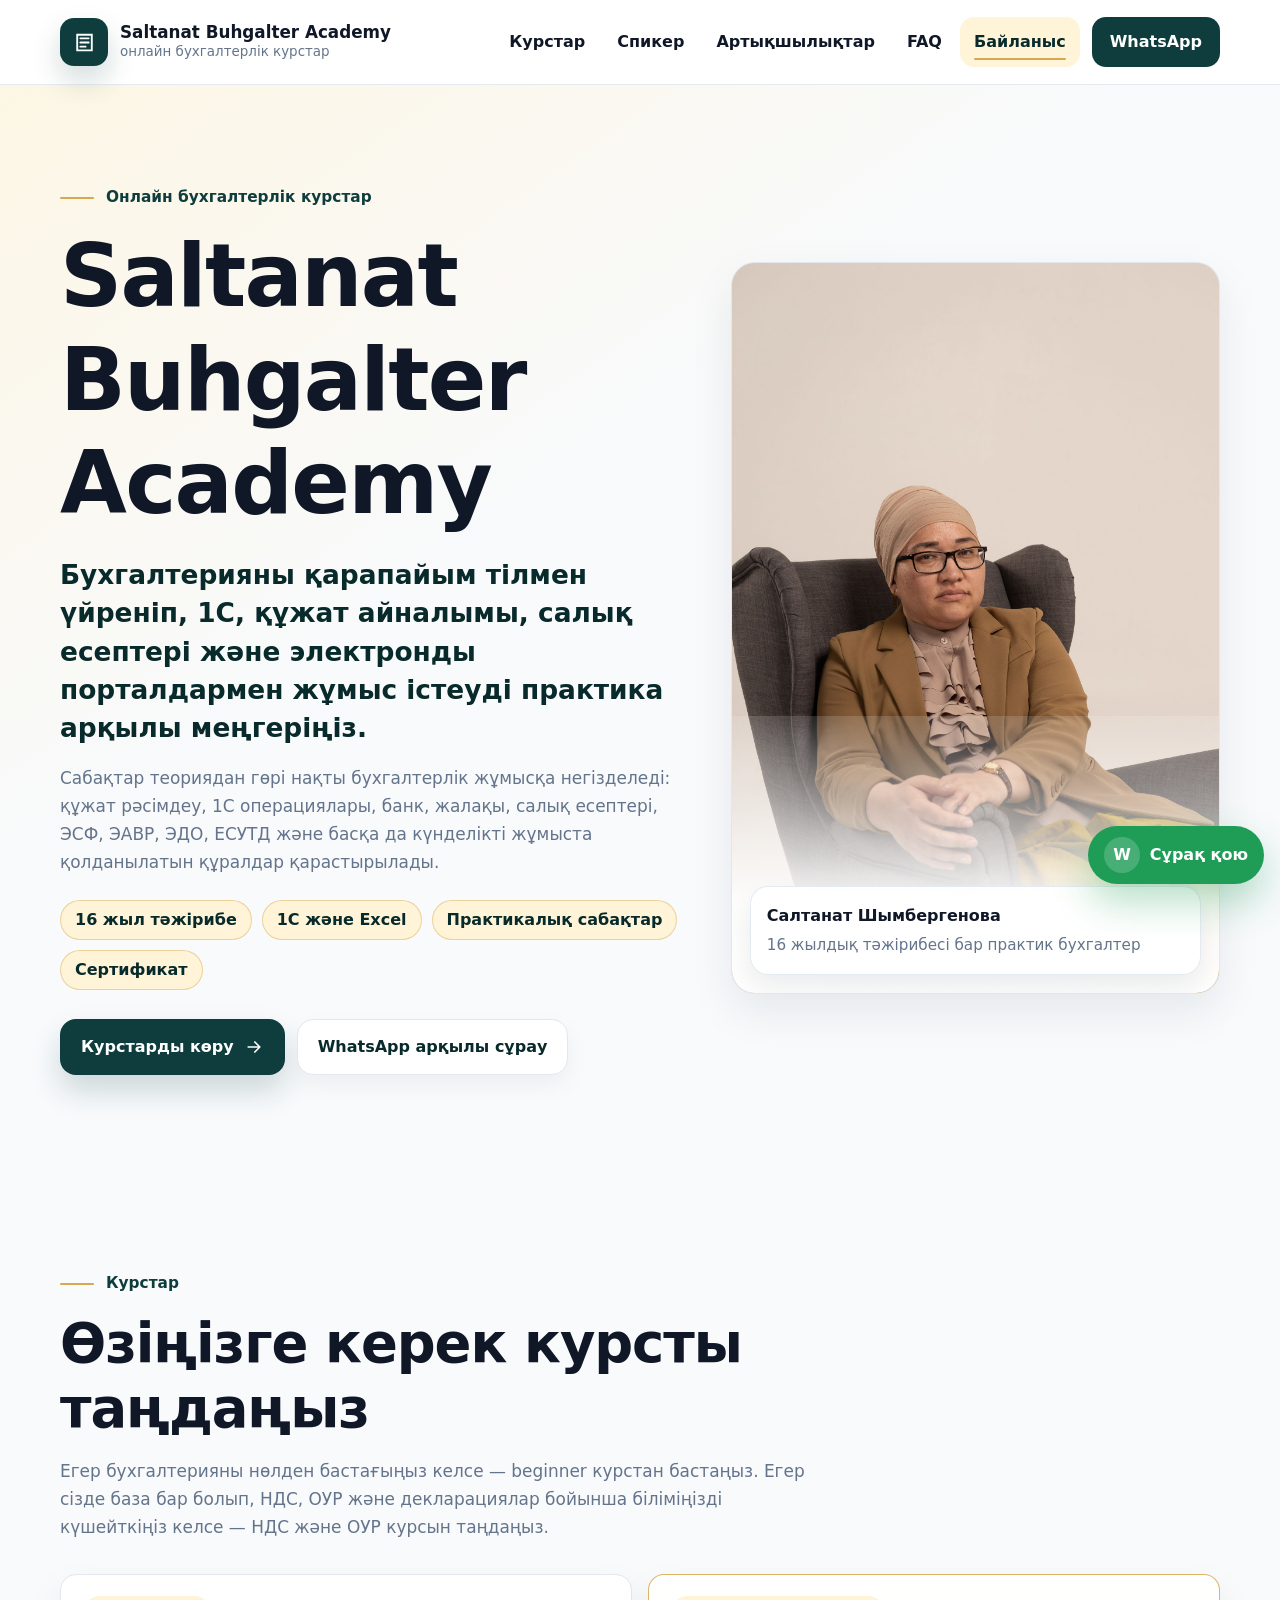
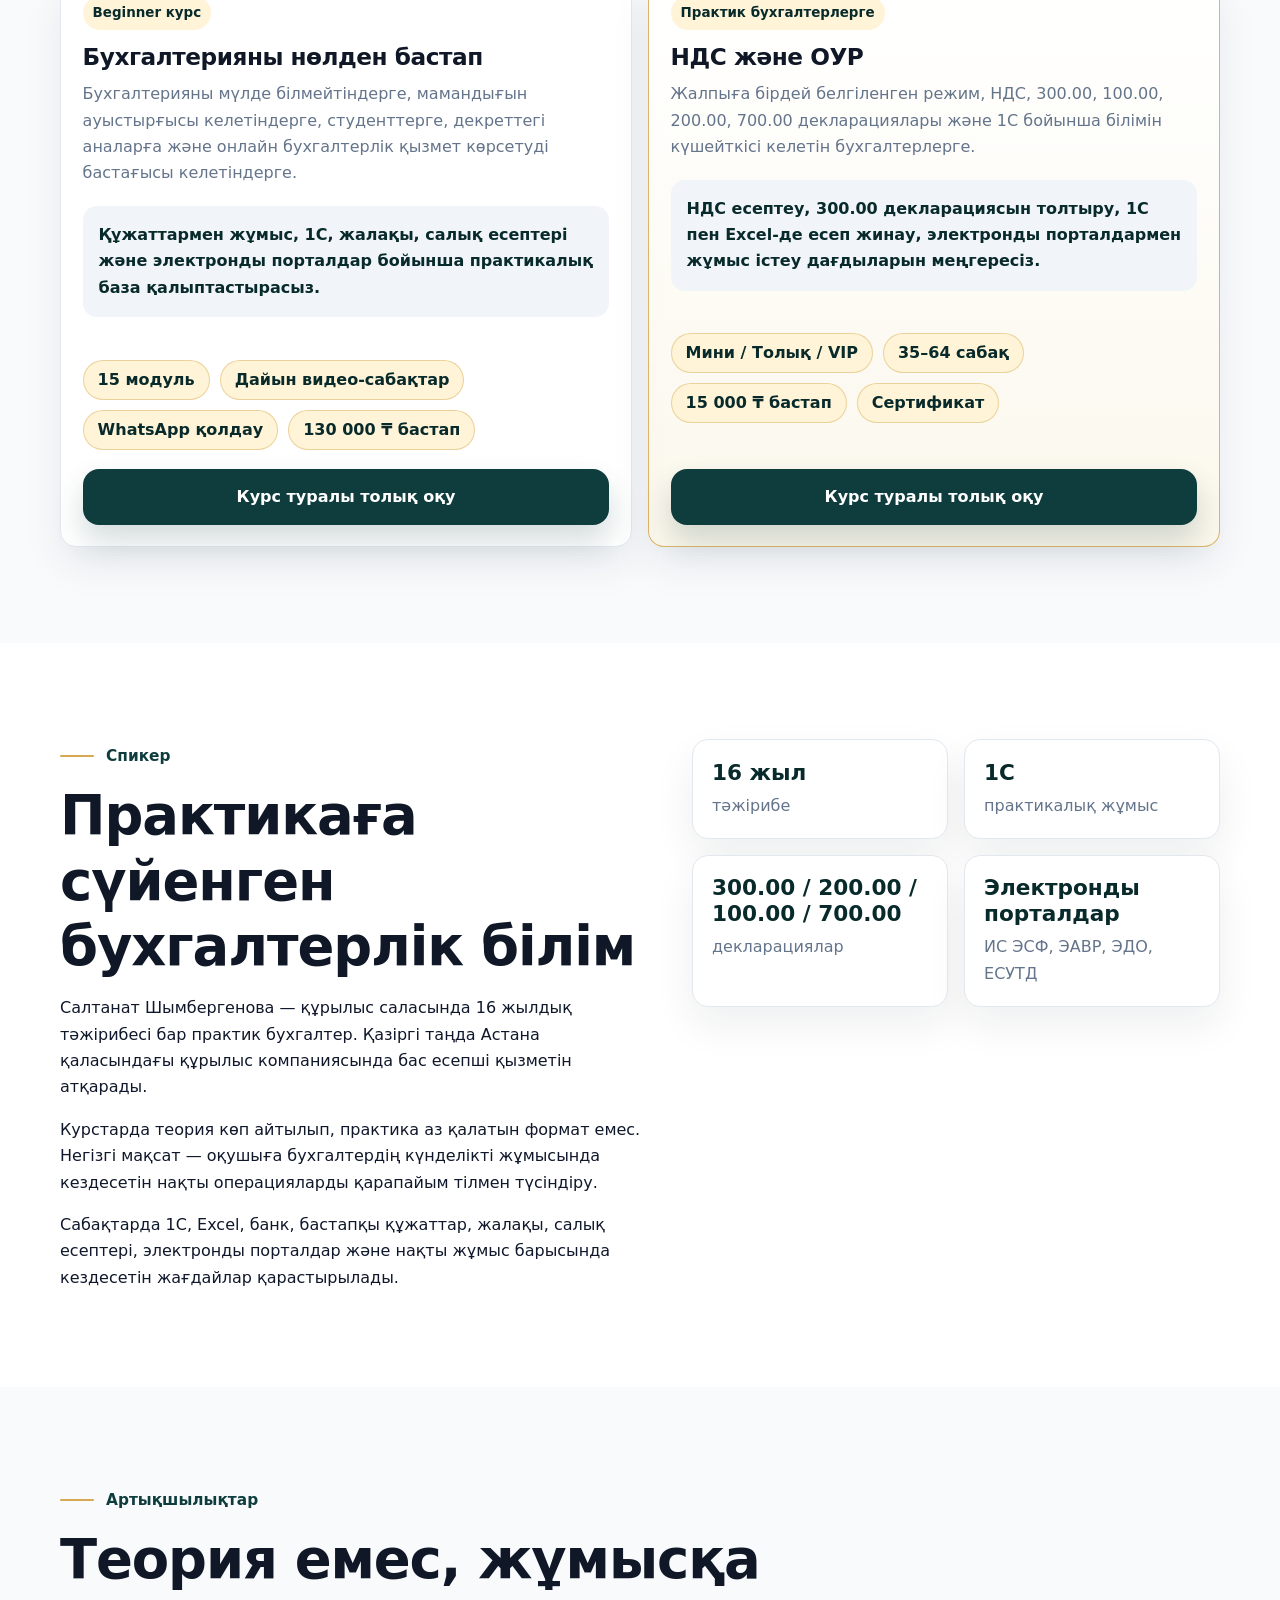
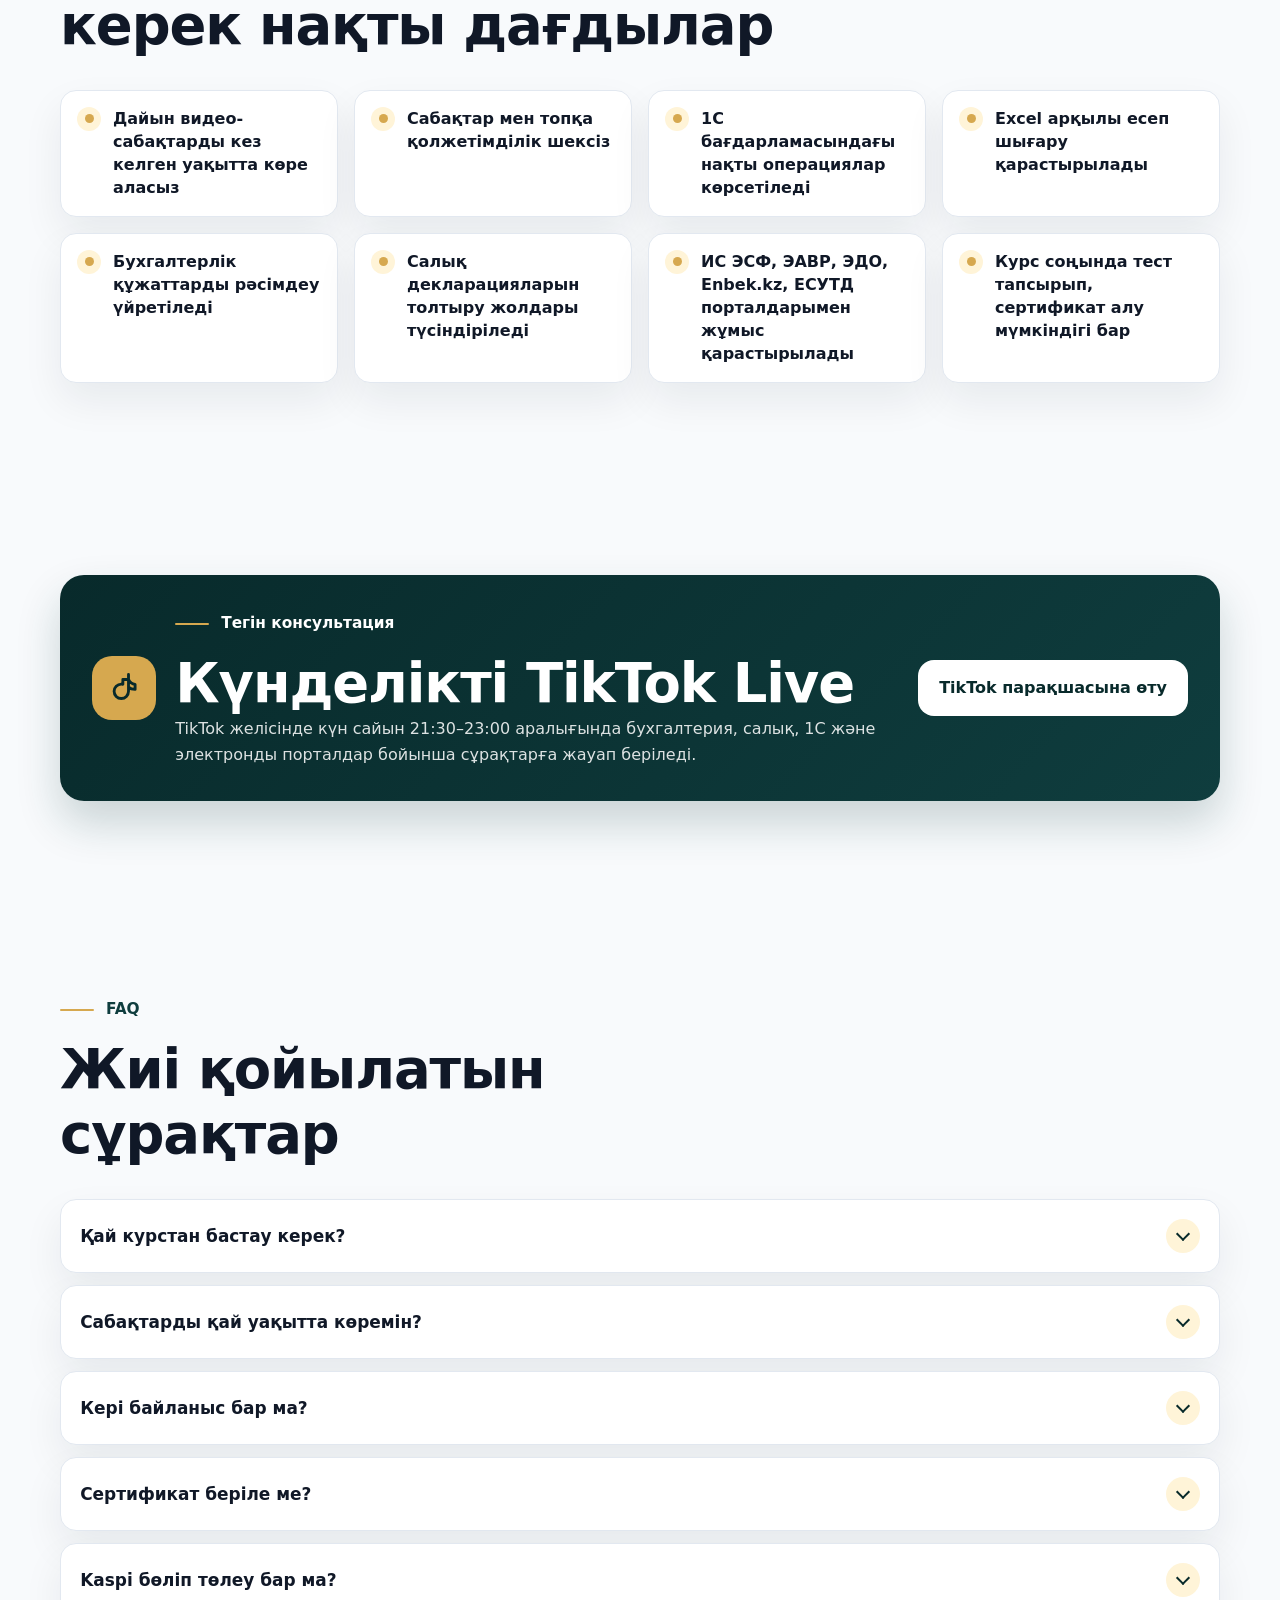
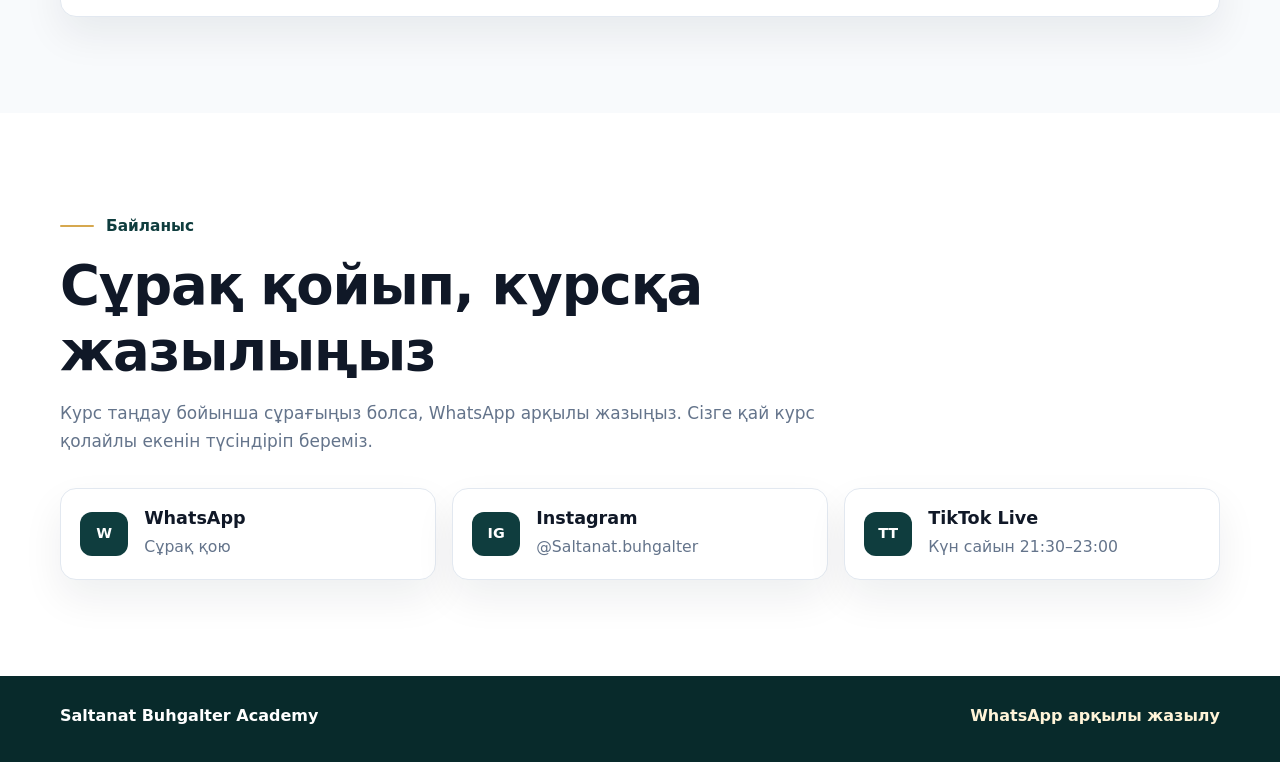
==== commit c2c9d97a: "it's done" ====
--- a/index.html
+++ b/index.html
@@ -3,26 +3,26 @@
   <head>
     <meta charset="UTF-8">
     <meta name="viewport" content="width=device-width, initial-scale=1.0">
-    <title>НДС және ОУР онлайн курсы</title>
-    <meta name="description" content="НДС және ОУР құпияларын 16 жылдық тәжірибесі бар бас есепшіден үйреніңіз">
-
-    <meta property="og:title" content="НДС және ОУР онлайн курсы">
-    <meta property="og:description" content="НДС және ОУР құпияларын 16 жылдық тәжірибесі бар бас есепшіден үйреніңіз">
-    <meta property="og:image" content="img/speaker_photo.jpg">
+    <title>Saltanat Buhgalter Academy — онлайн бухгалтерлік курстар</title>
+    <meta name="description" content="Бухгалтерия, 1С, НДС, ОУР, салық есептері және электронды порталдар бойынша практикалық онлайн курстар.">
+
+    <meta property="og:title" content="Saltanat Buhgalter Academy — онлайн бухгалтерлік курстар">
+    <meta property="og:description" content="Бухгалтерия, 1С, НДС, ОУР, салық есептері және электронды порталдар бойынша практикалық онлайн курстар.">
+    <meta property="og:image" content="/img/speaker_photo.jpg">
     <meta property="og:type" content="website">
 
     <meta name="theme-color" content="#0F3D3E">
-    <link rel="manifest" href="site.webmanifest">
-    <link rel="icon" href="favicon.ico">
-    <link rel="stylesheet" href="src/styles.css?v=4">
-    <script src="src/index.js?v=8" defer></script>
+    <link rel="manifest" href="/site.webmanifest">
+    <link rel="icon" href="/favicon.ico">
+    <link rel="stylesheet" href="/src/styles.css">
+    <script src="/src/index.js" defer></script>
   </head>
-  <body>
-    <a class="skip-link" href="#home">Негізгі мазмұнға өту</a>
+  <body data-page="home">
+    <a class="skip-link" href="#courses">Негізгі мазмұнға өту</a>
 
     <header class="site-header" data-header>
       <nav class="nav container" aria-label="Негізгі мәзір">
-        <a class="brand" href="#home" aria-label="НДС және ОУР онлайн курсы">
+        <a class="brand" href="/" aria-label="Saltanat Buhgalter Academy">
           <span class="brand-mark" aria-hidden="true">
             <svg viewBox="0 0 24 24" focusable="false">
               <path d="M5 4.5h14v15H5z" fill="none" stroke="currentColor" stroke-width="1.8"/>
@@ -30,8 +30,8 @@
             </svg>
           </span>
           <span>
-            <span class="brand-title">НДС және ОУР</span>
-            <span class="brand-subtitle">онлайн курс</span>
+            <span class="brand-title">Saltanat Buhgalter Academy</span>
+            <span class="brand-subtitle">онлайн бухгалтерлік курстар</span>
           </span>
         </a>
 
@@ -42,595 +42,220 @@
         </button>
 
         <div class="nav-menu" id="site-menu" data-nav-menu>
+          <a href="#courses">Курстар</a>
           <a href="#speaker">Спикер</a>
           <a href="#benefits">Артықшылықтар</a>
-          <a href="#program">Бағдарлама</a>
-          <a href="#tariffs">Тарифтер</a>
-          <a href="#payments">Төлем</a>
+          <a href="#faq">FAQ</a>
           <a href="#contact">Байланыс</a>
+          <a class="nav-button" href="https://wa.me/77020897021?text=%D0%A1%D3%99%D0%BB%D0%B5%D0%BC%D0%B5%D1%82%D1%81%D1%96%D0%B7%20%D0%B1%D0%B5!%20%D0%9A%D1%83%D1%80%D1%81%D1%82%D0%B0%D1%80%20%D1%82%D1%83%D1%80%D0%B0%D0%BB%D1%8B%20%D0%B0%D2%9B%D0%BF%D0%B0%D1%80%D0%B0%D1%82%20%D0%B0%D0%BB%D2%93%D1%8B%D0%BC%20%D0%BA%D0%B5%D0%BB%D0%B5%D0%B4%D1%96." target="_blank" rel="noopener noreferrer">WhatsApp</a>
         </div>
       </nav>
     </header>
 
     <main>
-      <section class="hero section" id="home">
+      <section class="hero section hero-home" id="home">
         <div class="container hero-grid">
           <div class="hero-content">
-            <span class="section-label">Онлайн курс</span>
-            <h1>НДС және ОУР онлайн курсы</h1>
-            <p class="hero-lead">Жалпыға бірдей белгіленген режим мен НДС есебін 16 жылдық тәжірибесі бар практик бухгалтерден үйреніңіз</p>
-            <p class="hero-text">Курс барысында теориядан гөрі күнделікті бухгалтерлік жұмыста қолданылатын практикалық мысалдар мен нақты құжаттар қарастырылады.</p>
+            <span class="section-label">Онлайн бухгалтерлік курстар</span>
+            <h1>Saltanat Buhgalter Academy</h1>
+            <p class="hero-lead">Бухгалтерияны қарапайым тілмен үйреніп, 1С, құжат айналымы, салық есептері және электронды порталдармен жұмыс істеуді практика арқылы меңгеріңіз.</p>
+            <p class="hero-text">Сабақтар теориядан гөрі нақты бухгалтерлік жұмысқа негізделеді: құжат рәсімдеу, 1С операциялары, банк, жалақы, салық есептері, ЭСФ, ЭАВР, ЭДО, ЕСУТД және басқа да күнделікті жұмыста қолданылатын құралдар қарастырылады.</p>
 
             <div class="hero-badges" aria-label="Курс ерекшеліктері">
               <span>16 жыл тәжірибе</span>
               <span>1С және Excel</span>
+              <span>Практикалық сабақтар</span>
               <span>Сертификат</span>
             </div>
 
             <div class="hero-actions">
-              <a class="btn btn-primary" href="#program">
-                <span>Бағдарламаны көру</span>
+              <a class="btn btn-primary" href="#courses">
+                <span>Курстарды көру</span>
                 <svg viewBox="0 0 24 24" aria-hidden="true" focusable="false">
                   <path d="M5 12h14M13 6l6 6-6 6" fill="none" stroke="currentColor" stroke-width="2" stroke-linecap="round" stroke-linejoin="round"/>
                 </svg>
               </a>
-              <a class="btn btn-secondary" href="#tariffs">Тарифтерді салыстыру</a>
-            </div>
-          </div>
-
-          <div class="hero-media" data-photo-card>
-            <img src="img/speaker_photo_2.jpeg" alt="Салтанат Шымбергенова" loading="eager" data-speaker-photo>
-            <div class="photo-fallback" aria-hidden="true">
-              <span>СШ</span>
-              <p>Салтанат Шымбергенова</p>
-            </div>
-            <div class="hero-media-caption">
-              <strong>Салтанат Шымбергенова</strong>
-              <span>16 жылдық тәжірибесі бар практик бухгалтер</span>
-            </div>
-          </div>
-        </div>
-      </section>
-
-      <section class="speaker section" id="speaker">
+              <a class="btn btn-secondary" href="https://wa.me/77020897021?text=%D0%A1%D3%99%D0%BB%D0%B5%D0%BC%D0%B5%D1%82%D1%81%D1%96%D0%B7%20%D0%B1%D0%B5!%20%D0%9A%D1%83%D1%80%D1%81%D1%82%D0%B0%D1%80%20%D1%82%D1%83%D1%80%D0%B0%D0%BB%D1%8B%20%D0%B0%D2%9B%D0%BF%D0%B0%D1%80%D0%B0%D1%82%20%D0%B0%D0%BB%D2%93%D1%8B%D0%BC%20%D0%BA%D0%B5%D0%BB%D0%B5%D0%B4%D1%96." target="_blank" rel="noopener noreferrer">WhatsApp арқылы сұрау</a>
+            </div>
+          </div>
+
+          <aside class="hero-media" aria-label="Салтанат Шымбергенова">
+            <div class="photo-card" data-photo-card>
+              <img src="/img/speaker_photo_2.jpeg" alt="Салтанат Шымбергенова" loading="eager" data-speaker-photo>
+              <div class="photo-caption">
+                <strong>Салтанат Шымбергенова</strong>
+                <span>16 жылдық тәжірибесі бар практик бухгалтер</span>
+              </div>
+            </div>
+          </aside>
+        </div>
+      </section>
+
+      <section class="section" id="courses">
+        <div class="container">
+          <div class="section-head">
+            <span class="section-label">Курстар</span>
+            <h2>Өзіңізге керек курсты таңдаңыз</h2>
+            <p>Егер бухгалтерияны нөлден бастағыңыз келсе — beginner курстан бастаңыз. Егер сізде база бар болып, НДС, ОУР және декларациялар бойынша біліміңізді күшейткіңіз келсе — НДС және ОУР курсын таңдаңыз.</p>
+          </div>
+
+          <div class="course-grid">
+            <article class="course-card">
+              <div class="course-card-top">
+                <span class="course-kicker">Beginner курс</span>
+                <h3>Бухгалтерияны нөлден бастап</h3>
+                <p>Бухгалтерияны мүлде білмейтіндерге, мамандығын ауыстырғысы келетіндерге, студенттерге, декреттегі аналарға және онлайн бухгалтерлік қызмет көрсетуді бастағысы келетіндерге.</p>
+              </div>
+              <p class="course-result">Құжаттармен жұмыс, 1С, жалақы, салық есептері және электронды порталдар бойынша практикалық база қалыптастырасыз.</p>
+              <div class="metric-list">
+                <span>15 модуль</span>
+                <span>Дайын видео-сабақтар</span>
+                <span>WhatsApp қолдау</span>
+                <span>130 000 ₸ бастап</span>
+              </div>
+              <a class="btn btn-primary btn-wide" href="/buhgalteriya-nolden/">Курс туралы толық оқу</a>
+            </article>
+
+            <article class="course-card course-card-accent">
+              <div class="course-card-top">
+                <span class="course-kicker">Практик бухгалтерлерге</span>
+                <h3>НДС және ОУР</h3>
+                <p>Жалпыға бірдей белгіленген режим, НДС, 300.00, 100.00, 200.00, 700.00 декларациялары және 1С бойынша білімін күшейткісі келетін бухгалтерлерге.</p>
+              </div>
+              <p class="course-result">НДС есептеу, 300.00 декларациясын толтыру, 1С пен Excel-де есеп жинау, электронды порталдармен жұмыс істеу дағдыларын меңгересіз.</p>
+              <div class="metric-list">
+                <span>Мини / Толық / VIP</span>
+                <span>35–64 сабақ</span>
+                <span>15 000 ₸ бастап</span>
+                <span>Сертификат</span>
+              </div>
+              <a class="btn btn-primary btn-wide" href="/nds-our/">Курс туралы толық оқу</a>
+            </article>
+          </div>
+        </div>
+      </section>
+
+      <section class="section section-soft" id="speaker">
         <div class="container speaker-grid">
           <div>
             <span class="section-label">Спикер</span>
             <h2>Практикаға сүйенген бухгалтерлік білім</h2>
-            <div class="speaker-text">
-              <p>Салтанат Шымбергенова – 16 жылдық тәжірибесі бар практик бухгалтер.</p>
-              <p>Қазіргі таңда Астана қаласындағы құрылыс компаниясында бас есепші қызметін атқарады.</p>
-              <p>Курс барысында теориядан гөрі күнделікті бухгалтерлік жұмыста қолданылатын практикалық мысалдар мен нақты құжаттар қарастырылады.</p>
-            </div>
-          </div>
-
-          <div class="stats-grid" aria-label="Спикер тәжірибесі">
+            <p>Салтанат Шымбергенова — құрылыс саласында 16 жылдық тәжірибесі бар практик бухгалтер. Қазіргі таңда Астана қаласындағы құрылыс компаниясында бас есепші қызметін атқарады.</p>
+            <p>Курстарда теория көп айтылып, практика аз қалатын формат емес. Негізгі мақсат — оқушыға бухгалтердің күнделікті жұмысында кездесетін нақты операцияларды қарапайым тілмен түсіндіру.</p>
+            <p>Сабақтарда 1С, Excel, банк, бастапқы құжаттар, жалақы, салық есептері, электронды порталдар және нақты жұмыс барысында кездесетін жағдайлар қарастырылады.</p>
+          </div>
+
+          <div class="stat-grid">
             <div class="stat-card">
               <strong>16 жыл</strong>
               <span>тәжірибе</span>
             </div>
             <div class="stat-card">
               <strong>1С</strong>
-              <span>практика</span>
-            </div>
-            <div class="stat-card">
-              <strong>300.00</strong>
-              <span>НДС декларациясы</span>
-            </div>
-          </div>
-        </div>
-      </section>
-
-      <section class="benefits section" id="benefits">
-        <div class="container">
-          <div class="section-header">
+              <span>практикалық жұмыс</span>
+            </div>
+            <div class="stat-card">
+              <strong>300.00 / 200.00 / 100.00 / 700.00</strong>
+              <span>декларациялар</span>
+            </div>
+            <div class="stat-card">
+              <strong>Электронды порталдар</strong>
+              <span>ИС ЭСФ, ЭАВР, ЭДО, ЕСУТД</span>
+            </div>
+          </div>
+        </div>
+      </section>
+
+      <section class="section" id="benefits">
+        <div class="container">
+          <div class="section-head">
             <span class="section-label">Артықшылықтар</span>
-            <h2>Курстың артықшылықтары</h2>
+            <h2>Теория емес, жұмысқа керек нақты дағдылар</h2>
           </div>
 
           <div class="benefit-grid">
-            <article class="benefit-card">
-              <span class="icon-check" aria-hidden="true">
-                <svg viewBox="0 0 24 24" focusable="false"><path d="M5 12.5l4.2 4.2L19 7" fill="none" stroke="currentColor" stroke-width="2.2" stroke-linecap="round" stroke-linejoin="round"/></svg>
-              </span>
-              <p>16 жылдық тәжірибесі бар практик бухгалтерден білім алу</p>
-            </article>
-            <article class="benefit-card">
-              <span class="icon-check" aria-hidden="true">
-                <svg viewBox="0 0 24 24" focusable="false"><path d="M5 12.5l4.2 4.2L19 7" fill="none" stroke="currentColor" stroke-width="2.2" stroke-linecap="round" stroke-linejoin="round"/></svg>
-              </span>
-              <p>Нақты жұмыс барысында қолданылатын практикалық тәжірибе</p>
-            </article>
-            <article class="benefit-card">
-              <span class="icon-check" aria-hidden="true">
-                <svg viewBox="0 0 24 24" focusable="false"><path d="M5 12.5l4.2 4.2L19 7" fill="none" stroke="currentColor" stroke-width="2.2" stroke-linecap="round" stroke-linejoin="round"/></svg>
-              </span>
-              <p>1С бағдарламасымен жұмыс</p>
-            </article>
-            <article class="benefit-card">
-              <span class="icon-check" aria-hidden="true">
-                <svg viewBox="0 0 24 24" focusable="false"><path d="M5 12.5l4.2 4.2L19 7" fill="none" stroke="currentColor" stroke-width="2.2" stroke-linecap="round" stroke-linejoin="round"/></svg>
-              </span>
-              <p>НДС есептеу және 300.00 декларациясын толтыру</p>
-            </article>
-            <article class="benefit-card">
-              <span class="icon-check" aria-hidden="true">
-                <svg viewBox="0 0 24 24" focusable="false"><path d="M5 12.5l4.2 4.2L19 7" fill="none" stroke="currentColor" stroke-width="2.2" stroke-linecap="round" stroke-linejoin="round"/></svg>
-              </span>
-              <p>200.00, 700.00, 100.00 және 220.00 декларацияларын жинау</p>
-            </article>
-            <article class="benefit-card">
-              <span class="icon-check" aria-hidden="true">
-                <svg viewBox="0 0 24 24" focusable="false"><path d="M5 12.5l4.2 4.2L19 7" fill="none" stroke="currentColor" stroke-width="2.2" stroke-linecap="round" stroke-linejoin="round"/></svg>
-              </span>
-              <p>ИС ЭСФ, ЭАВР, ЭДО, ЕСУТД порталдарымен жұмыс</p>
-            </article>
-            <article class="benefit-card">
-              <span class="icon-check" aria-hidden="true">
-                <svg viewBox="0 0 24 24" focusable="false"><path d="M5 12.5l4.2 4.2L19 7" fill="none" stroke="currentColor" stroke-width="2.2" stroke-linecap="round" stroke-linejoin="round"/></svg>
-              </span>
-              <p>Арнайы оқу платформасы</p>
-            </article>
-            <article class="benefit-card">
-              <span class="icon-check" aria-hidden="true">
-                <svg viewBox="0 0 24 24" focusable="false"><path d="M5 12.5l4.2 4.2L19 7" fill="none" stroke="currentColor" stroke-width="2.2" stroke-linecap="round" stroke-linejoin="round"/></svg>
-              </span>
-              <p>Кез келген уақытта оқу мүмкіндігі</p>
-            </article>
-            <article class="benefit-card">
-              <span class="icon-check" aria-hidden="true">
-                <svg viewBox="0 0 24 24" focusable="false"><path d="M5 12.5l4.2 4.2L19 7" fill="none" stroke="currentColor" stroke-width="2.2" stroke-linecap="round" stroke-linejoin="round"/></svg>
-              </span>
-              <p>Шексіз қолжетімділік</p>
-            </article>
-            <article class="benefit-card">
-              <span class="icon-check" aria-hidden="true">
-                <svg viewBox="0 0 24 24" focusable="false"><path d="M5 12.5l4.2 4.2L19 7" fill="none" stroke="currentColor" stroke-width="2.2" stroke-linecap="round" stroke-linejoin="round"/></svg>
-              </span>
-              <p>Курс аяқталған соң тест тапсыру мүмкіндігі</p>
-            </article>
-            <article class="benefit-card">
-              <span class="icon-check" aria-hidden="true">
-                <svg viewBox="0 0 24 24" focusable="false"><path d="M5 12.5l4.2 4.2L19 7" fill="none" stroke="currentColor" stroke-width="2.2" stroke-linecap="round" stroke-linejoin="round"/></svg>
-              </span>
-              <p>Тесттен сәтті өткен қатысушыларға сертификат беріледі</p>
-            </article>
-          </div>
-        </div>
-      </section>
-
-      <section class="program section" id="program">
-        <div class="container narrow">
-          <div class="section-header">
-            <span class="section-label">Бағдарлама</span>
-            <h2>Курс бағдарламасы</h2>
-          </div>
-
-          <div class="accordion-stack">
-            <details class="course-details">
-              <summary>
-                <span class="summary-main">
-                  <span>Тариф №1. Мини курс</span>
-                  <strong>15 000 теңге</strong>
-                </span>
-                <span class="summary-meta">6 академиялық сағат · 35 сабақ</span>
-                <svg class="accordion-icon" viewBox="0 0 24 24" aria-hidden="true" focusable="false">
-                  <path d="M6 9l6 6 6-6" fill="none" stroke="currentColor" stroke-width="2.2" stroke-linecap="round" stroke-linejoin="round"/>
-                </svg>
-              </summary>
-              <div class="details-body">
-                <h3>Бағдарлама</h3>
-                <ol class="lesson-list">
-                  <li>Мини курс не жайлы? (1:27 мин)</li>
-                  <li>Кіріс дегеніміз не? (6:04 мин)</li>
-                  <li>Жалпыға бірдей режим деген не? (6:08 мин)</li>
-                  <li>НДС деген не? (5:10 мин)</li>
-                  <li>Упрощенкадан қалған тауарды НДС ке зачетқа алу (6:53 мин)</li>
-                  <li>НДС мысалы (17:40 мин)</li>
-                  <li>Жалпы режимде табыс салығын есептеу (10:48 мин)</li>
-                  <li>1С Программа деген не? (6:48 мин)</li>
-                  <li>Фискалды чек деген не? (4:20 мин)</li>
-                  <li>Лицевой счет деген не? (1:33 мин)</li>
-                  <li>Онлайн банкпен ақша аудару</li>
-                  <li>Счет на оплату деген не? (3:27 мин)</li>
-                  <li>Платежное поручение деген не? (2:01 мин)</li>
-                  <li>Доверенность деген не? (2:40 мин)</li>
-                  <li>Накладная на отпуск товара на сторону (2:35 мин)</li>
-                  <li>Акт выполненных работ деген не? (АВР) (4:06 мин)</li>
-                  <li>Электронды счет-фактура деген не? (5:58 мин)</li>
-                  <li>Приходный кассовый ордер деген не? (2:19 мин)</li>
-                  <li>Расходный кассовый ордер деген не? (2:20 мин)</li>
-                  <li>Акт сверки деген не? (3:28 мин)</li>
-                  <li>Онлайн банкингпен ақша аудару (6:30 мин)</li>
-                  <li>Excel мен НДС есептеу (27:06 мин)</li>
-                  <li>Excel дегі есепті 300 формада толтыру (13:33 мин)</li>
-                  <li>300 декларацияда қате кеткенде қосымша тапсыру (10:25 мин)</li>
-                  <li>Камералды бақылаудан келген хабарламаға жауап жазу (3:45 мин)</li>
-                  <li>Лицевой счетты тексеру (6:43 мин)</li>
-                  <li>ИС ЭСФ портал арқылы ЭАВР жіберу (10:40 мин)</li>
-                  <li>ИС ЭСФ портал арқылы ЭСФ жіберу (6:56 мин)</li>
-                  <li>ЭДО деген не? (6:59 мин)</li>
-                  <li>Еңбек.кз ке еңбек шартын тіркеу (10:31 мин)</li>
-                  <li>100.00 декларацияны қолмен толтыру (15:54 мин)</li>
-                  <li>Көлік салығын Excel мен есептеу (31:56 мин)</li>
-                  <li>700.00 форманы ИСНА да толтыру (5:04 мин)</li>
-                  <li>300 форма 2026 ж извещение жасау (10:23 мин)</li>
-                  <li>300 форма 2026 ж толтыру (14:58 мин)</li>
-                  <li>ЕСУТД тіркеліп ТТН, ЭПЛ жасау (13:25 мин)</li>
-                </ol>
-
-                <h3>Курс форматы</h3>
-                <ul class="format-list">
-                  <li>Арнайы оқу платформасында өтеді</li>
-                  <li>Курс материалдарына шексіз қолжетімділік</li>
-                  <li>Сабақтарды кез келген уақытта қарай аласыз</li>
-                  <li>Кері байланыс қарастырылмаған</li>
-                  <li>Курс аяқталған соң тест тапсырылады</li>
-                  <li>Тесттен сәтті өткен қатысушыларға сертификат беріледі</li>
-                </ul>
-              </div>
-            </details>
-
-            <details class="course-details">
-              <summary>
-                <span class="summary-main">
-                  <span>Тариф №2. Толық курс</span>
-                  <strong>50 000 теңге</strong>
-                </span>
-                <span class="summary-meta">18 академиялық сағат · 64 сабақ</span>
-                <svg class="accordion-icon" viewBox="0 0 24 24" aria-hidden="true" focusable="false">
-                  <path d="M6 9l6 6 6-6" fill="none" stroke="currentColor" stroke-width="2.2" stroke-linecap="round" stroke-linejoin="round"/>
-                </svg>
-              </summary>
-              <div class="details-body">
-                <h3>Бағдарлама</h3>
-
-                <details class="module-details">
-                  <summary>
-                    <span class="summary-main"><span>1-модуль. 1С бағдарламасында жұмыс жасау</span></span>
-                    <span class="summary-meta">Практикалық құжаттар және операциялар</span>
-                    <svg class="accordion-icon" viewBox="0 0 24 24" aria-hidden="true" focusable="false"><path d="M6 9l6 6 6-6" fill="none" stroke="currentColor" stroke-width="2.2" stroke-linecap="round" stroke-linejoin="round"/></svg>
-                  </summary>
-                  <div class="details-body">
-                    <ol class="lesson-list">
-                      <li>1С те доверенность жазу</li>
-                      <li>1С те накладная на отпуск жасау</li>
-                      <li>1С те акт выполненных работ жасау</li>
-                      <li>1С те счет на оплату жасау</li>
-                      <li>1С те счет фактура жасау</li>
-                      <li>1С те поставщиктан келген товарды кіріске алу</li>
-                      <li>1С те поставщиктан келген акт выполненных работ кіріске алу</li>
-                      <li>1С те поставщиктан келген счет фактураны кіріске алу</li>
-                      <li>1С те кассаға ақша қабылдау</li>
-                      <li>1С те кассадан ақша шығару</li>
-                      <li>1С те банк выписка жасау</li>
-                      <li>Клиенттен түскен ақшаны 1С ке отырғызу</li>
-                    </ol>
-                  </div>
-                </details>
-
-                <details class="module-details">
-                  <summary>
-                    <span class="summary-main"><span>2-модуль. НДС және 300.00 декларациясы</span></span>
-                    <span class="summary-meta">НДС есебі, Excel және 300 форма</span>
-                    <svg class="accordion-icon" viewBox="0 0 24 24" aria-hidden="true" focusable="false"><path d="M6 9l6 6 6-6" fill="none" stroke="currentColor" stroke-width="2.2" stroke-linecap="round" stroke-linejoin="round"/></svg>
-                  </summary>
-                  <div class="details-body">
-                    <ol class="lesson-list">
-                      <li>НДС деген не?</li>
-                      <li>НДС төлеуші болып тіркелу</li>
-                      <li>НДС есептеу</li>
-                      <li>НДС мысалы</li>
-                      <li>Excel мен НДС есептеу</li>
-                      <li>Excel дегі есепті 300 формада толтыру</li>
-                      <li>300 декларацияда қате кеткенде қосымша тапсыру</li>
-                      <li>Камералды бақылаудан келген хабарламаға жауап жазу</li>
-                      <li>Лицевой счетты тексеру</li>
-                      <li>300.00 форма извещение жасап 1 тоқсан 2026 жылға тапсыру</li>
-                    </ol>
-                  </div>
-                </details>
-
-                <details class="module-details">
-                  <summary>
-                    <span class="summary-main"><span>3-модуль. Еңбекақы және 200.00 декларациясы</span></span>
-                    <span class="summary-meta">Жалақы, салықтар және 200 форма</span>
-                    <svg class="accordion-icon" viewBox="0 0 24 24" aria-hidden="true" focusable="false"><path d="M6 9l6 6 6-6" fill="none" stroke="currentColor" stroke-width="2.2" stroke-linecap="round" stroke-linejoin="round"/></svg>
-                  </summary>
-                  <div class="details-body">
-                    <ol class="lesson-list">
-                      <li>Табель дегеніміз не?</li>
-                      <li>Штатное расписание деген не?</li>
-                      <li>Еңбек шартын жасау</li>
-                      <li>Еңбек.кз ке еңбек шартын тіркеу</li>
-                      <li>Зарплата есептеу</li>
-                      <li>ОПВ деген не?</li>
-                      <li>ВОСМС деген не?</li>
-                      <li>ИПН деген не?</li>
-                      <li>СО деген не?</li>
-                      <li>СН деген не?</li>
-                      <li>ОСМС деген не?</li>
-                      <li>Зарплатадан ұсталымдар</li>
-                      <li>Зарплатаны 1С ке отырғызу</li>
-                      <li>Зарплаталық налогтарды төлеу</li>
-                      <li>200.00 форма деген не?</li>
-                      <li>200.00 форманы толтыру</li>
-                      <li>200.00 форманы ИСНА да толтыру</li>
-                      <li>ИП ға 200.00 форманы қолмен толтыру</li>
-                    </ol>
-                  </div>
-                </details>
-
-                <details class="module-details">
-                  <summary>
-                    <span class="summary-main"><span>4-модуль. Корпоративтік табыс салығы</span></span>
-                    <span class="summary-meta">100.00 және 220.00 декларациялары</span>
-                    <svg class="accordion-icon" viewBox="0 0 24 24" aria-hidden="true" focusable="false"><path d="M6 9l6 6 6-6" fill="none" stroke="currentColor" stroke-width="2.2" stroke-linecap="round" stroke-linejoin="round"/></svg>
-                  </summary>
-                  <div class="details-body">
-                    <ol class="lesson-list">
-                      <li>Салық Кодексінің 237 бабы бойынша доходты тану</li>
-                      <li>Валюта бағамынан түскен табыс</li>
-                      <li>Валюта бағамынан түскен шығын</li>
-                      <li>Корпоративтік табыс салығын есептеу</li>
-                      <li>100.00 декларацияны қолмен толтыру</li>
-                      <li>100.00 декларацияны 1С пен толтыру</li>
-                      <li>220.00 декларацияны қолмен толтыру</li>
-                      <li>220.00 декларацияны 1С пен толтыру</li>
-                    </ol>
-                  </div>
-                </details>
-
-                <details class="module-details">
-                  <summary>
-                    <span class="summary-main"><span>5-модуль. Көлік салығы және 700.00 декларациясы</span></span>
-                    <span class="summary-meta">Excel, ИСНА және форма толтыру</span>
-                    <svg class="accordion-icon" viewBox="0 0 24 24" aria-hidden="true" focusable="false"><path d="M6 9l6 6 6-6" fill="none" stroke="currentColor" stroke-width="2.2" stroke-linecap="round" stroke-linejoin="round"/></svg>
-                  </summary>
-                  <div class="details-body">
-                    <ol class="lesson-list">
-                      <li>Көлік салығын Excel мен есептеу</li>
-                      <li>700.00 форманы ИСНА да толтыру</li>
-                      <li>Көлік салығын төлеу</li>
-                    </ol>
-                  </div>
-                </details>
-
-                <details class="module-details">
-                  <summary>
-                    <span class="summary-main"><span>6-модуль. ИС ЭСФ, ЭАВР және ЭДО</span></span>
-                    <span class="summary-meta">Порталдармен жұмыс</span>
-                    <svg class="accordion-icon" viewBox="0 0 24 24" aria-hidden="true" focusable="false"><path d="M6 9l6 6 6-6" fill="none" stroke="currentColor" stroke-width="2.2" stroke-linecap="round" stroke-linejoin="round"/></svg>
-                  </summary>
-                  <div class="details-body">
-                    <ol class="lesson-list">
-                      <li>ИС ЭСФ порталға тіркелу</li>
-                      <li>ИС ЭСФ портал арқылы ЭАВР жіберу</li>
-                      <li>ИС ЭСФ портал арқылы ЭСФ жіберу</li>
-                      <li>ЭДО деген не?</li>
-                      <li>Контрагенттермен электронды құжат айналымы</li>
-                      <li>ЭСФ статусын тексеру</li>
-                    </ol>
-                  </div>
-                </details>
-
-                <details class="module-details">
-                  <summary>
-                    <span class="summary-main"><span>7-модуль. ЕСУТД</span></span>
-                    <span class="summary-meta">Еңбек шарттары және тіркеу</span>
-                    <svg class="accordion-icon" viewBox="0 0 24 24" aria-hidden="true" focusable="false"><path d="M6 9l6 6 6-6" fill="none" stroke="currentColor" stroke-width="2.2" stroke-linecap="round" stroke-linejoin="round"/></svg>
-                  </summary>
-                  <div class="details-body">
-                    <ol class="lesson-list">
-                      <li>ЕСУТД тіркелу</li>
-                      <li>ЕСУТД тіркеліп ТТН, ЭПЛ жасау</li>
-                    </ol>
-                  </div>
-                </details>
-
-                <details class="module-details">
-                  <summary>
-                    <span class="summary-main"><span>8-модуль. Қорытынды және практика</span></span>
-                    <span class="summary-meta">Бекіту, тест және сертификат</span>
-                    <svg class="accordion-icon" viewBox="0 0 24 24" aria-hidden="true" focusable="false"><path d="M6 9l6 6 6-6" fill="none" stroke="currentColor" stroke-width="2.2" stroke-linecap="round" stroke-linejoin="round"/></svg>
-                  </summary>
-                  <div class="details-body">
-                    <ol class="lesson-list">
-                      <li>Лицевой счетты толық тексеру</li>
-                      <li>Камералды бақылау хаттарына жауап дайындау</li>
-                      <li>Декларация тапсыру алдындағы чек-лист</li>
-                      <li>Қорытынды тест</li>
-                      <li>Сертификат алу</li>
-                    </ol>
-                  </div>
-                </details>
-
-                <h3>Курс форматы</h3>
-                <ul class="format-list">
-                  <li>Арнайы оқу платформасында өтеді</li>
-                  <li>Курс материалдарына шексіз қолжетімділік</li>
-                  <li>Сабақтарды кез келген уақытта қарай аласыз</li>
-                  <li>WhatsApp чаты арқылы курс тақырыптары бойынша кері байланыс беріледі</li>
-                  <li>Курс аяқталған соң тест тапсырылады</li>
-                  <li>Тесттен сәтті өткен қатысушыларға сертификат беріледі</li>
-                </ul>
-              </div>
-            </details>
-          </div>
-        </div>
-      </section>
-
-      <section class="tariffs section" id="tariffs">
-        <div class="container">
-          <div class="section-header">
-            <span class="section-label">Тарифтер</span>
-            <h2>Тарифтерді салыстыру</h2>
-            <p class="section-copy">Курстың көлемі мен қолдау деңгейін өз мақсатыңызға қарай таңдаңыз.</p>
-          </div>
-
-          <div class="tariff-grid">
-            <article class="tariff-card">
-              <h3>Тариф №1. Мини курс</h3>
-              <p class="tariff-for">Базалық негізді тез үйренгісі келетіндерге</p>
-              <div class="price">15 000 ₸</div>
-              <p class="installment">(Айына 5 000 ₸ х 3 ай)</p>
-              <ul class="feature-list">
-                <li>35 сабақ (6 сағат)</li>
-                <li>Excel мен 1С негіздері, 300 форма</li>
-                <li class="is-muted">Кері байланыс: Қосылмайды</li>
-                <li class="is-muted">Аутсорсинг чатына жолдама: Қосылмайды</li>
-                <li>Сертификат тапсырылады</li>
-              </ul>
-            </article>
-
-            <article class="tariff-card tariff-card-featured">
-              <span class="popular-badge">ЕҢ ТАНЫМАЛ</span>
-              <h3>Тариф №2. Толық курс</h3>
-              <p class="tariff-for">Барлық салық формаларын толық меңгергісі келетін бухгалтерлерге</p>
-              <div class="price">50 000 ₸</div>
-              <p class="installment">(Айына 16 666 ₸ х 3 ай) немесе (Айына 4 166 ₸ х 12 ай)</p>
-              <ul class="feature-list">
-                <li>64 сабақ (18 сағат)</li>
-                <li>1С-тегі барлық операциялар, 5 ірі салық декларациясы</li>
-                <li>WhatsApp чаты (курс тақырыптары)</li>
-                <li class="is-muted">Аутсорсинг чатына жолдама: Қосылмайды</li>
-                <li>Сертификат тапсырылады</li>
-              </ul>
-            </article>
-
-            <article class="tariff-card">
-              <h3>Тариф №3. VIP</h3>
-              <p class="tariff-for">Жеке аутсорсинг бастағысы келетін немесе қазір айналысып жүрген мамандарға</p>
-              <div class="price">100 000 ₸</div>
-              <p class="installment">(Айына 33 333 ₸ х 3 ай) немесе (Айына 8 333 ₸ х 12 ай)</p>
-              <ul class="feature-list">
-                <li>64 сабақ + VIP бонустар</li>
-                <li>Толық бағдарлама және тікелей спикермен жұмыс</li>
-                <li>WhatsApp чаты</li>
-                <li>Аутсорсинг чатына жолдама</li>
-                <li>1С базаны тексеру + Камералдық бақылау хатына жауап</li>
-                <li>Сертификат тапсырылады</li>
-              </ul>
-            </article>
-          </div>
-
-          <p class="vip-note">VIP тарифіне толық курс бағдарламасының барлық 64 сабағы кіреді. Қосымша жеке жұмыс, 1С базаны тексеру және камералдық бақылау хатына жауап дайындау қарастырылған.</p>
-        </div>
-      </section>
-
-      <section class="live-banner section" id="live">
-        <div class="container">
-          <div class="live-card">
-            <div class="live-logo" aria-hidden="true">
-              <svg viewBox="0 0 48 48" focusable="false">
-                <path d="M30.2 7.4c1.5 5.6 4.8 8.9 10.1 9.3v7.3c-3.7.1-7.1-1.1-10-3.2v12.6c0 7.5-5.1 12.6-12.2 12.6-6.6 0-11.8-5.1-11.8-11.7 0-7.1 5.7-12 13-11.5v7.4c-3-.4-5.2 1.1-5.2 3.9 0 2.5 1.9 4.2 4.2 4.2 2.7 0 4.4-1.8 4.4-5.3V7.4h7.5Z" fill="#25F4EE"/>
-                <path d="M33.1 7.4c1.5 5.6 4.8 8.9 10.1 9.3v7.3c-3.7.1-7.1-1.1-10-3.2v12.6c0 7.5-5.1 12.6-12.2 12.6-4 0-7.4-1.9-9.5-4.8 2 1.4 4.3 2.2 7 2.2 7.1 0 12.2-5.1 12.2-12.6V18.2c2.9 2.1 6.3 3.3 10 3.2v-2.5c-5.3-.4-8.6-3.7-10.1-9.3V7.4h2.5Z" fill="#FE2C55"/>
-                <path d="M28.4 7.4v25.7c0 3.5-1.7 5.3-4.4 5.3-2.3 0-4.2-1.7-4.2-4.2 0-2.8 2.2-4.3 5.2-3.9v-7.4c-7.3-.5-13 4.4-13 11.5 0 6.6 5.2 11.7 11.8 11.7 7.1 0 12.2-5.1 12.2-12.6V20.8c2.9 2.1 6.3 3.3 10 3.2v-7.3c-5.3-.4-8.6-3.7-10.1-9.3h-7.5Z" fill="#fff"/>
+            <article class="icon-card"><span class="icon-dot"></span><p>Дайын видео-сабақтарды кез келген уақытта көре аласыз</p></article>
+            <article class="icon-card"><span class="icon-dot"></span><p>Сабақтар мен топқа қолжетімділік шексіз</p></article>
+            <article class="icon-card"><span class="icon-dot"></span><p>1С бағдарламасындағы нақты операциялар көрсетіледі</p></article>
+            <article class="icon-card"><span class="icon-dot"></span><p>Excel арқылы есеп шығару қарастырылады</p></article>
+            <article class="icon-card"><span class="icon-dot"></span><p>Бухгалтерлік құжаттарды рәсімдеу үйретіледі</p></article>
+            <article class="icon-card"><span class="icon-dot"></span><p>Салық декларацияларын толтыру жолдары түсіндіріледі</p></article>
+            <article class="icon-card"><span class="icon-dot"></span><p>ИС ЭСФ, ЭАВР, ЭДО, Enbek.kz, ЕСУТД порталдарымен жұмыс қарастырылады</p></article>
+            <article class="icon-card"><span class="icon-dot"></span><p>Курс соңында тест тапсырып, сертификат алу мүмкіндігі бар</p></article>
+          </div>
+        </div>
+      </section>
+
+      <section class="section section-compact">
+        <div class="container">
+          <div class="live-banner">
+            <div class="live-icon" aria-hidden="true">
+              <svg viewBox="0 0 24 24" focusable="false">
+                <path d="M15 3v11.2a4.8 4.8 0 1 1-4.8-4.8c.36 0 .7.04 1.04.12V6.3h3.76c.9 1.9 2.24 3.08 4.4 3.32v3.34c-1.86-.04-3.34-.64-4.4-1.56" fill="none" stroke="currentColor" stroke-width="1.9" stroke-linecap="round" stroke-linejoin="round"/>
               </svg>
             </div>
             <div>
-              <span class="section-label">Live Марафон</span>
-              <h2>Тегін консультация</h2>
-              <p>TikTok желісінде күн сайын тікелей эфирде сұрақтарға жауап беріледі.</p>
-            </div>
-            <strong class="live-time">Күн сайын 21:30–23:00</strong>
-          </div>
-        </div>
-      </section>
-
-      <section class="payments section" id="payments">
-        <div class="container">
-          <div class="section-header">
-            <span class="section-label">Төлем</span>
-            <h2>Төлем тәсілдері</h2>
-            <p class="section-copy">Kaspi арқылы ыңғайлы төлеңіз немесе банктік картаңызды пайдаланыңыз.</p>
-          </div>
-
-          <div class="payment-grid">
-            <article class="payment-card">
-              <span class="payment-logo" aria-hidden="true">
-                <svg viewBox="0 0 120 40" focusable="false">
-                  <rect width="120" height="40" rx="11" fill="#EF3124"/>
-                  <text x="20" y="26" fill="#fff" font-family="Arial, sans-serif" font-size="18" font-weight="800">Kaspi</text>
-                </svg>
-              </span>
-              <span>
-                <strong>Kaspi Gold</strong>
-                <span>Жылдам аударым</span>
-              </span>
-            </article>
-
-            <article class="payment-card">
-              <span class="payment-logo" aria-hidden="true">
-                <svg viewBox="0 0 120 40" focusable="false">
-                  <rect width="120" height="40" rx="11" fill="#EF3124"/>
-                  <text x="15" y="26" fill="#fff" font-family="Arial, sans-serif" font-size="18" font-weight="800">Kaspi RED</text>
-                </svg>
-              </span>
-              <span>
-                <strong>Kaspi RED</strong>
-                <span>RED арқылы төлем</span>
-              </span>
-            </article>
-
-            <article class="payment-card">
-              <span class="payment-logo" aria-hidden="true">
-                <svg viewBox="0 0 150 40" focusable="false">
-                  <circle cx="54" cy="20" r="15" fill="#EB001B"/>
-                  <circle cx="72" cy="20" r="15" fill="#F79E1B" fill-opacity="0.92"/>
-                  <text x="92" y="25" fill="#111827" font-family="Arial, sans-serif" font-size="15" font-weight="800">Visa</text>
-                </svg>
-              </span>
-              <span>
-                <strong>Kaspi Бөліп төлеу</strong>
-                <span>Visa / Mastercard карталарымен төлеу</span>
-              </span>
-            </article>
-          </div>
-
-        </div>
-      </section>
-
-      <section class="contact-section section" id="contact">
-        <div class="container">
-          <div class="section-header">
+              <span class="section-label">Тегін консультация</span>
+              <h2>Күнделікті TikTok Live</h2>
+              <p>TikTok желісінде күн сайын 21:30–23:00 аралығында бухгалтерия, салық, 1С және электронды порталдар бойынша сұрақтарға жауап беріледі.</p>
+            </div>
+            <a class="btn btn-light" href="https://www.tiktok.com/@saltanat.buhgalter" target="_blank" rel="noopener noreferrer">TikTok парақшасына өту</a>
+          </div>
+        </div>
+      </section>
+
+      <section class="section" id="faq">
+        <div class="container">
+          <div class="section-head">
+            <span class="section-label">FAQ</span>
+            <h2>Жиі қойылатын сұрақтар</h2>
+          </div>
+
+          <div class="accordion-list">
+            <details class="accordion-item">
+              <summary>Қай курстан бастау керек?<span class="accordion-icon"></span></summary>
+              <p>Егер бухгалтерияны мүлде білмесеңіз, “Бухгалтерияны нөлден бастап” курсынан бастаңыз. Егер базаңыз бар болып, НДС, ОУР және декларациялар бойынша біліміңізді күшейткіңіз келсе, “НДС және ОУР” курсын таңдаңыз.</p>
+            </details>
+            <details class="accordion-item">
+              <summary>Сабақтарды қай уақытта көремін?<span class="accordion-icon"></span></summary>
+              <p>Сабақтар дайын видео форматта беріледі, сондықтан өзіңізге ыңғайлы уақытта қарай аласыз.</p>
+            </details>
+            <details class="accordion-item">
+              <summary>Кері байланыс бар ма?<span class="accordion-icon"></span></summary>
+              <p>Кері байланыс тарифке байланысты. Beginner курсында WhatsApp чат бар, VIP форматында жеке тексеру және разбор қарастырылады.</p>
+            </details>
+            <details class="accordion-item">
+              <summary>Сертификат беріле ме?<span class="accordion-icon"></span></summary>
+              <p>Курс соңында тест тапсырып, тесттен сәтті өткен жағдайда сертификат алу мүмкіндігі бар.</p>
+            </details>
+            <details class="accordion-item">
+              <summary>Kaspi бөліп төлеу бар ма?<span class="accordion-icon"></span></summary>
+              <p>Иә, Kaspi бөліп төлеу мүмкіндігі бар. Төлем бойынша толық ақпаратты WhatsApp арқылы сұрай аласыз.</p>
+            </details>
+          </div>
+        </div>
+      </section>
+
+      <section class="section section-soft" id="contact">
+        <div class="container">
+          <div class="section-head">
             <span class="section-label">Байланыс</span>
             <h2>Сұрақ қойып, курсқа жазылыңыз</h2>
-            <p class="section-copy">WhatsApp, Instagram және TikTok арқылы байланыса аласыз.</p>
+            <p>Курс таңдау бойынша сұрағыңыз болса, WhatsApp арқылы жазыңыз. Сізге қай курс қолайлы екенін түсіндіріп береміз.</p>
           </div>
 
           <div class="contact-grid">
-            <a class="contact-card" href="https://wa.me/77020897021" target="_blank" rel="noopener noreferrer">
-              <svg viewBox="0 0 24 24" aria-hidden="true" focusable="false">
-                <path d="M4.3 19.7 5.4 16A8.1 8.1 0 1 1 8 18.5l-3.7 1.2Z" fill="none" stroke="currentColor" stroke-width="1.8" stroke-linejoin="round"/>
-                <path d="M9 8.8c.2-.4.4-.5.7-.5h.5c.2 0 .4.1.5.4l.7 1.7c.1.3.1.5-.1.7l-.4.5c.7 1.3 1.7 2.2 3 2.8l.5-.5c.2-.2.5-.3.8-.1l1.6.8c.3.1.4.3.4.6v.4c0 .4-.2.7-.5.9-.7.4-1.7.4-2.9-.1-2.4-.9-4.7-3.2-5.6-5.5-.4-1.1-.4-1.7-.1-2.1Z" fill="currentColor"/>
-              </svg>
-              <span>
-                <span class="contact-title">WhatsApp</span>
-                <span class="contact-text">Сұрақ қою</span>
-              </span>
+            <a class="contact-card" href="https://wa.me/77020897021?text=%D0%A1%D3%99%D0%BB%D0%B5%D0%BC%D0%B5%D1%82%D1%81%D1%96%D0%B7%20%D0%B1%D0%B5!%20%D0%9A%D1%83%D1%80%D1%81%D1%82%D0%B0%D1%80%20%D1%82%D1%83%D1%80%D0%B0%D0%BB%D1%8B%20%D0%B0%D2%9B%D0%BF%D0%B0%D1%80%D0%B0%D1%82%20%D0%B0%D0%BB%D2%93%D1%8B%D0%BC%20%D0%BA%D0%B5%D0%BB%D0%B5%D0%B4%D1%96." target="_blank" rel="noopener noreferrer">
+              <span class="contact-icon">W</span>
+              <span><strong>WhatsApp</strong><small>Сұрақ қою</small></span>
             </a>
-
             <a class="contact-card" href="https://www.instagram.com/saltanat.buhgalter/" target="_blank" rel="noopener noreferrer">
-              <svg viewBox="0 0 24 24" aria-hidden="true" focusable="false">
-                <rect x="3.5" y="3.5" width="17" height="17" rx="5" fill="none" stroke="currentColor" stroke-width="1.9"/>
-                <circle cx="12" cy="12" r="4" fill="none" stroke="currentColor" stroke-width="1.9"/>
-                <circle cx="17.1" cy="6.9" r="1.1" fill="currentColor"/>
-              </svg>
-              <span>
-                <span class="contact-title">Instagram</span>
-                <span class="contact-text">Жаңалықтар мен пікірлер</span>
-              </span>
+              <span class="contact-icon">IG</span>
+              <span><strong>Instagram</strong><small>@Saltanat.buhgalter</small></span>
             </a>
-
             <a class="contact-card" href="https://www.tiktok.com/@saltanat.buhgalter" target="_blank" rel="noopener noreferrer">
-              <svg viewBox="0 0 24 24" aria-hidden="true" focusable="false">
-                <path d="M14.2 3.5c.5 2.6 2.1 4.1 4.6 4.4v3.4a8 8 0 0 1-4.5-1.4v5.9c0 3.6-2.5 6.1-5.9 6.1A5.6 5.6 0 0 1 2.8 16c0-3.5 2.8-5.9 6.3-5.6v3.5c-1.4-.2-2.5.5-2.5 1.9 0 1.2.9 2 2.1 2 1.3 0 2.1-.9 2.1-2.6V3.5h3.4Z" fill="none" stroke="currentColor" stroke-width="1.8" stroke-linejoin="round"/>
-              </svg>
-              <span>
-                <span class="contact-title">TikTok Live</span>
-                <span class="contact-text">Күн сайын 21:30–23:00</span>
-              </span>
+              <span class="contact-icon">TT</span>
+              <span><strong>TikTok Live</strong><small>Күн сайын 21:30–23:00</small></span>
             </a>
           </div>
         </div>
@@ -639,18 +264,14 @@
 
     <footer class="site-footer">
       <div class="container footer-inner">
-        <p>НДС және ОУР онлайн курсы</p>
-        <a href="https://wa.me/77020897021" target="_blank" rel="noopener noreferrer">WhatsApp арқылы жазылу</a>
+        <strong>Saltanat Buhgalter Academy</strong>
+        <a href="https://wa.me/77020897021?text=%D0%A1%D3%99%D0%BB%D0%B5%D0%BC%D0%B5%D1%82%D1%81%D1%96%D0%B7%20%D0%B1%D0%B5!%20%D0%9A%D1%83%D1%80%D1%81%D1%82%D0%B0%D1%80%20%D1%82%D1%83%D1%80%D0%B0%D0%BB%D1%8B%20%D0%B0%D2%9B%D0%BF%D0%B0%D1%80%D0%B0%D1%82%20%D0%B0%D0%BB%D2%93%D1%8B%D0%BC%20%D0%BA%D0%B5%D0%BB%D0%B5%D0%B4%D1%96." target="_blank" rel="noopener noreferrer">WhatsApp арқылы жазылу</a>
       </div>
     </footer>
 
-    <a class="floating-whatsapp" href="https://wa.me/77020897021" target="_blank" rel="noopener noreferrer" aria-label="WhatsApp арқылы сұрақ қою">
-      <svg viewBox="0 0 24 24" aria-hidden="true" focusable="false">
-        <path d="M4.3 19.7 5.4 16A8.1 8.1 0 1 1 8 18.5l-3.7 1.2Z" fill="none" stroke="currentColor" stroke-width="1.8" stroke-linejoin="round"/>
-        <path d="M9 8.8c.2-.4.4-.5.7-.5h.5c.2 0 .4.1.5.4l.7 1.7c.1.3.1.5-.1.7l-.4.5c.7 1.3 1.7 2.2 3 2.8l.5-.5c.2-.2.5-.3.8-.1l1.6.8c.3.1.4.3.4.6v.4c0 .4-.2.7-.5.9-.7.4-1.7.4-2.9-.1-2.4-.9-4.7-3.2-5.6-5.5-.4-1.1-.4-1.7-.1-2.1Z" fill="currentColor"/>
-      </svg>
-      <span>Сұрақ қою</span>
+    <a class="floating-whatsapp" href="https://wa.me/77020897021?text=%D0%A1%D3%99%D0%BB%D0%B5%D0%BC%D0%B5%D1%82%D1%81%D1%96%D0%B7%20%D0%B1%D0%B5!%20%D0%9A%D1%83%D1%80%D1%81%D1%82%D0%B0%D1%80%20%D1%82%D1%83%D1%80%D0%B0%D0%BB%D1%8B%20%D0%B0%D2%9B%D0%BF%D0%B0%D1%80%D0%B0%D1%82%20%D0%B0%D0%BB%D2%93%D1%8B%D0%BC%20%D0%BA%D0%B5%D0%BB%D0%B5%D0%B4%D1%96." target="_blank" rel="noopener noreferrer" aria-label="WhatsApp арқылы сұрақ қою">
+      <span>W</span>
+      <strong>Сұрақ қою</strong>
     </a>
-
   </body>
 </html>
--- a/src/styles.css
+++ b/src/styles.css
@@ -3,16 +3,16 @@
   --color-surface: #ffffff;
   --color-surface-soft: #f1f5f9;
   --color-ink: #0f172a;
-  --color-heading: #111827;
+  --color-heading: #101827;
   --color-muted: #64748b;
   --color-border: #e2e8f0;
   --color-primary: #0f3d3e;
   --color-primary-dark: #082a2b;
-  --color-gold: #c99a2e;
-  --color-gold-soft: #fff7df;
+  --color-gold: #d6a84f;
+  --color-gold-dark: #b98524;
+  --color-gold-soft: #fff4d8;
   --color-kaspi: #ef3124;
-  --color-kaspi-dark: #c81e17;
-  --color-success: #0f766e;
+  --color-whatsapp: #1f9d57;
   --shadow-soft: 0 18px 45px rgba(15, 23, 42, 0.08);
   --shadow-card: 0 18px 40px rgba(15, 23, 42, 0.07);
   --shadow-lift: 0 15px 30px rgba(0, 0, 0, 0.08);
@@ -20,7 +20,7 @@
   --radius-md: 16px;
   --radius-lg: 24px;
   --container: 1160px;
-  --header-height: 78px;
+  --header-height: 76px;
 }
 
 *,
@@ -35,7 +35,6 @@
 
 body {
   margin: 0;
-  padding-top: var(--header-height);
   font-family: system-ui, -apple-system, BlinkMacSystemFont, "Segoe UI", sans-serif;
   color: var(--color-ink);
   background: var(--color-bg);
@@ -58,35 +57,29 @@
 
 a {
   color: inherit;
-}
-
-button,
-input,
-textarea,
-select {
+  text-decoration: none;
+}
+
+button {
   font: inherit;
-}
-
-button {
   cursor: pointer;
 }
 
 :focus-visible {
-  outline: 3px solid rgba(201, 154, 46, 0.45);
+  outline: 3px solid rgba(214, 168, 79, 0.45);
   outline-offset: 4px;
 }
 
 .skip-link {
   position: fixed;
-  left: 16px;
-  top: 16px;
+  top: 12px;
+  left: 12px;
   z-index: 1000;
-  transform: translateY(-150%);
   padding: 10px 14px;
-  border-radius: var(--radius-sm);
-  background: var(--color-primary-dark);
-  color: #fff;
-  text-decoration: none;
+  border-radius: 999px;
+  color: var(--color-primary-dark);
+  background: var(--color-gold-soft);
+  transform: translateY(-140%);
   transition: transform 0.2s ease;
 }
 
@@ -96,31 +89,70 @@
 
 .container {
   width: min(100% - 32px, var(--container));
-  margin-inline: auto;
-}
-
-.narrow {
-  width: min(100% - 32px, 940px);
+  margin: 0 auto;
 }
 
 .section {
   padding: 4rem 0;
-  scroll-margin-top: calc(var(--header-height) + 24px);
-}
-
-.section-header {
-  max-width: 720px;
+  scroll-margin-top: 96px;
+}
+
+.section-soft {
+  background: var(--color-surface);
+}
+
+.section-compact {
+  padding: 4rem 0;
+}
+
+.section-head {
+  max-width: 760px;
   margin-bottom: 2rem;
+}
+
+.section-head h2,
+.hero-content h1,
+.cta-card h2,
+.live-banner h2 {
+  margin: 0;
+  color: var(--color-heading);
+  font-weight: 700;
+  letter-spacing: -0.02em;
+  line-height: 1.2;
+}
+
+.section-head h2,
+.cta-card h2,
+.live-banner h2 {
+  font-size: clamp(2rem, 6vw, 3.4rem);
+}
+
+.section-head p,
+.hero-text,
+.hero-lead,
+.speaker-grid p,
+.course-card p,
+.feature-card p,
+.tariff-card p,
+.cta-card p,
+.live-banner p {
+  margin: 0;
+}
+
+.section-head p {
+  margin-top: 1rem;
+  color: var(--color-muted);
+  font-size: 1.06rem;
 }
 
 .section-label {
   display: inline-flex;
   align-items: center;
-  gap: 10px;
-  margin-bottom: 0.85rem;
+  gap: 12px;
+  margin-bottom: 0.9rem;
   color: var(--color-primary);
-  font-size: 0.95rem;
-  font-weight: 700;
+  font-size: 0.96rem;
+  font-weight: 800;
   letter-spacing: 0;
 }
 
@@ -132,81 +164,46 @@
   background: var(--color-gold);
 }
 
-h1,
-h2,
-h3,
-p {
-  margin-top: 0;
-}
-
-h1,
-h2,
-h3 {
-  color: var(--color-heading);
-  font-weight: 700;
-  letter-spacing: -0.02em;
-  line-height: 1.2;
-}
-
-h1 {
-  max-width: 760px;
-  margin-bottom: 1.2rem;
-  font-size: clamp(2.6rem, 2.15rem + 2vw, 4.75rem);
-}
-
-h2 {
-  margin-bottom: 1rem;
-  font-size: clamp(2rem, 1.7rem + 1.2vw, 3.15rem);
-}
-
-h3 {
-  margin-bottom: 0.9rem;
-  font-size: 1.35rem;
-}
-
 .site-header {
-  position: fixed;
-  inset: 0 0 auto 0;
+  position: sticky;
+  top: 0;
   z-index: 100;
-  height: var(--header-height);
   background: rgba(255, 255, 255, 0.92);
-  border-bottom: 1px solid rgba(226, 232, 240, 0.9);
+  border-bottom: 1px solid rgba(226, 232, 240, 0.88);
   backdrop-filter: blur(18px);
-  transition: box-shadow 0.25s ease, background-color 0.25s ease;
+  transition: box-shadow 0.25s ease, background 0.25s ease;
 }
 
 .site-header.is-scrolled {
-  background: rgba(255, 255, 255, 0.98);
   box-shadow: 0 12px 32px rgba(15, 23, 42, 0.08);
 }
 
 .nav {
-  height: 100%;
+  min-height: var(--header-height);
   display: flex;
   align-items: center;
   justify-content: space-between;
-  gap: 18px;
+  gap: 1rem;
 }
 
 .brand {
   display: inline-flex;
   align-items: center;
+  min-width: 0;
   gap: 12px;
-  min-width: 0;
-  color: var(--color-heading);
-  text-decoration: none;
+  font-weight: 800;
 }
 
 .brand-mark {
+  width: 48px;
+  height: 48px;
   display: grid;
   place-items: center;
-  width: 46px;
-  height: 46px;
-  flex: 0 0 46px;
+  flex: 0 0 auto;
   border-radius: 14px;
+  color: #ffffff;
   background: var(--color-primary);
-  color: #fff;
-  box-shadow: 0 12px 22px rgba(15, 61, 62, 0.18);
+  box-shadow: 0 14px 28px rgba(15, 61, 62, 0.18);
 }
 
 .brand-mark svg {
@@ -217,37 +214,39 @@
 .brand-title,
 .brand-subtitle {
   display: block;
-  white-space: nowrap;
 }
 
 .brand-title {
-  font-size: 1.02rem;
-  font-weight: 800;
-  line-height: 1.1;
+  max-width: 210px;
+  color: var(--color-heading);
+  font-size: 1rem;
+  line-height: 1.15;
 }
 
 .brand-subtitle {
+  margin-top: 1px;
   color: var(--color-muted);
   font-size: 0.84rem;
+  font-weight: 500;
   line-height: 1.25;
 }
 
 .nav-toggle {
-  display: inline-flex;
-  width: 46px;
-  height: 46px;
-  align-items: center;
-  justify-content: center;
-  flex-direction: column;
+  width: 48px;
+  height: 48px;
+  display: inline-grid;
+  place-content: center;
   gap: 5px;
+  padding: 0;
   border: 1px solid var(--color-border);
   border-radius: 14px;
-  background: #fff;
-  color: var(--color-primary-dark);
+  color: var(--color-primary-dark);
+  background: var(--color-surface);
+  box-shadow: 0 8px 20px rgba(15, 23, 42, 0.06);
 }
 
 .nav-toggle span {
-  width: 21px;
+  width: 20px;
   height: 2px;
   border-radius: 999px;
   background: currentColor;
@@ -268,36 +267,49 @@
 
 .nav-menu {
   position: fixed;
-  inset: calc(var(--header-height) + 10px) 16px auto 16px;
+  top: calc(var(--header-height) + 10px);
+  left: 16px;
+  right: 16px;
   display: grid;
-  gap: 8px;
+  gap: 6px;
   padding: 14px;
   border: 1px solid var(--color-border);
-  border-radius: var(--radius-md);
-  background: #fff;
+  border-radius: var(--radius-lg);
+  background: var(--color-surface);
   box-shadow: var(--shadow-soft);
-  transform: translateY(-12px);
   opacity: 0;
   pointer-events: none;
-  transition: opacity 0.25s ease, transform 0.25s ease;
+  transform: translateY(-10px);
+  transition: opacity 0.22s ease, transform 0.22s ease;
 }
 
 .nav-menu.is-open {
-  transform: translateY(0);
   opacity: 1;
   pointer-events: auto;
+  transform: translateY(0);
 }
 
 .nav-menu a {
   position: relative;
-  padding: 12px 14px;
-  border-radius: 12px;
+  display: flex;
+  align-items: center;
+  justify-content: space-between;
+  min-height: 46px;
+  padding: 0 14px;
+  border-radius: 14px;
   color: var(--color-heading);
-  font-weight: 700;
-  text-decoration: none;
-}
-
-.nav-menu a::after {
+  font-weight: 750;
+  line-height: 1.2;
+  transition: color 0.2s ease, background 0.2s ease;
+}
+
+.nav-menu a.active,
+.nav-menu a:hover {
+  color: var(--color-primary-dark);
+  background: var(--color-gold-soft);
+}
+
+.nav-menu a.active::after {
   content: "";
   position: absolute;
   left: 14px;
@@ -306,96 +318,99 @@
   height: 2px;
   border-radius: 999px;
   background: var(--color-gold);
-  transform: scaleX(0);
-  transform-origin: center;
-  transition: transform 0.25s ease;
-}
-
-.nav-menu a:hover,
-.nav-menu a.active {
-  color: var(--color-primary-dark);
-  background: var(--color-gold-soft);
-}
-
-.nav-menu a.active::after {
-  transform: scaleX(1);
+}
+
+.nav-menu .nav-button {
+  color: #ffffff;
+  background: var(--color-primary);
+}
+
+.nav-menu .nav-button:hover {
+  color: #ffffff;
+  background: var(--color-primary-dark);
 }
 
 .hero {
-  display: grid;
-  align-items: center;
-  min-height: min(820px, calc(100svh - var(--header-height)));
-  padding-top: 4rem;
+  position: relative;
+  overflow: hidden;
   background:
-    linear-gradient(180deg, #fff 0%, var(--color-bg) 100%);
+    linear-gradient(145deg, rgba(255, 244, 216, 0.66), rgba(248, 250, 252, 0.05) 42%),
+    var(--color-bg);
 }
 
 .hero-grid {
   display: grid;
-  gap: 2.5rem;
+  gap: 2rem;
   align-items: center;
 }
 
+.hero-content h1 {
+  max-width: 760px;
+  font-size: clamp(2.6rem, 12vw, 5.4rem);
+}
+
 .hero-lead {
-  max-width: 720px;
-  margin-bottom: 1rem;
-  color: var(--color-primary-dark);
-  font-size: 1.12rem;
+  margin-top: 1.25rem;
+  color: var(--color-primary-dark);
+  font-size: clamp(1.22rem, 4vw, 1.65rem);
   font-weight: 700;
-  line-height: 1.55;
+  line-height: 1.45;
 }
 
 .hero-text {
-  max-width: 660px;
-  margin-bottom: 1.6rem;
+  margin-top: 1.1rem;
   color: var(--color-muted);
-  font-size: 1.02rem;
-}
-
-.hero-badges {
+  font-size: 1.06rem;
+}
+
+.hero-badges,
+.metric-list {
   display: flex;
   flex-wrap: wrap;
-  gap: 0.75rem;
-  margin-bottom: 2rem;
+  gap: 10px;
+  margin-top: 1.45rem;
 }
 
 .hero-badges span,
-.popular-badge {
+.metric-list span {
   display: inline-flex;
   align-items: center;
-  width: fit-content;
-  min-height: 36px;
-  padding: 0.5rem 0.78rem;
-  border: 1px solid rgba(201, 154, 46, 0.42);
+  min-height: 40px;
+  padding: 8px 14px;
+  border: 1px solid rgba(214, 168, 79, 0.45);
   border-radius: 999px;
+  color: var(--color-primary-dark);
   background: var(--color-gold-soft);
-  color: var(--color-primary-dark);
-  font-size: 0.92rem;
   font-weight: 800;
+  line-height: 1.25;
 }
 
 .hero-actions {
   display: grid;
-  gap: 0.8rem;
+  gap: 12px;
+  margin-top: 1.8rem;
 }
 
 .btn {
+  min-height: 56px;
   display: inline-flex;
-  min-height: 54px;
   align-items: center;
   justify-content: center;
   gap: 10px;
-  padding: 0.9rem 1.15rem;
+  padding: 14px 20px;
   border: 1px solid transparent;
-  border-radius: 14px;
-  font-weight: 800;
-  text-decoration: none;
-  transition: transform 0.25s ease, box-shadow 0.25s ease, background-color 0.25s ease;
+  border-radius: 16px;
+  font-size: 1rem;
+  font-weight: 850;
+  line-height: 1.2;
+  text-align: center;
+  transition: transform 0.22s ease, box-shadow 0.22s ease, background 0.22s ease;
 }
 
 .btn svg {
-  width: 19px;
-  height: 19px;
+  width: 20px;
+  height: 20px;
+  flex: 0 0 auto;
 }
 
 .btn:hover {
@@ -403,569 +418,582 @@
 }
 
 .btn-primary {
-  background: var(--color-kaspi);
-  color: #fff;
-  box-shadow: 0 18px 28px rgba(239, 49, 36, 0.2);
+  color: #ffffff;
+  background: var(--color-primary);
+  box-shadow: 0 16px 30px rgba(15, 61, 62, 0.18);
 }
 
 .btn-primary:hover {
-  background: var(--color-kaspi-dark);
+  background: var(--color-primary-dark);
 }
 
 .btn-secondary {
-  border-color: rgba(15, 23, 42, 0.16);
-  background: #fff;
-  color: var(--color-heading);
+  color: var(--color-primary-dark);
+  background: var(--color-surface);
+  border-color: var(--color-border);
+  box-shadow: 0 10px 24px rgba(15, 23, 42, 0.05);
+}
+
+.btn-light {
+  color: var(--color-primary-dark);
+  background: #ffffff;
+}
+
+.btn-wide {
+  width: 100%;
+  margin-top: auto;
 }
 
 .hero-media {
+  min-width: 0;
+}
+
+.photo-card {
   position: relative;
+  min-height: 420px;
   overflow: hidden;
-  min-height: 420px;
-  border: 1px solid rgba(15, 23, 42, 0.12);
+  border: 1px solid rgba(226, 232, 240, 0.9);
   border-radius: var(--radius-lg);
-  background: var(--color-primary-dark);
+  background: #eaded3;
   box-shadow: var(--shadow-soft);
 }
 
-.hero-media img {
-  width: 100%;
-  height: 100%;
-  min-height: 420px;
-  object-fit: cover;
-  object-position: center top;
-}
-
-.hero-media::after {
+.photo-card::after {
   content: "";
   position: absolute;
   left: 0;
   right: 0;
   bottom: 0;
+  height: 38%;
+  background: linear-gradient(0deg, #ffffff 0%, rgba(255, 255, 255, 0.96) 34%, rgba(255, 255, 255, 0.14) 100%);
+  pointer-events: none;
+}
+
+.photo-card img {
+  width: 100%;
+  height: 100%;
+  min-height: 420px;
+  object-fit: cover;
+  object-position: 50% 30%;
+}
+
+.photo-card.is-missing {
+  display: none;
+}
+
+.photo-caption {
+  position: absolute;
+  left: 18px;
+  right: 18px;
+  bottom: 18px;
   z-index: 1;
-  height: 34%;
-  background: linear-gradient(180deg, rgba(8, 42, 43, 0.94) 0%, var(--color-primary-dark) 100%);
-  border-top: 1px solid rgba(255, 255, 255, 0.14);
-  pointer-events: none;
-}
-
-.photo-fallback {
-  position: absolute;
-  inset: 0;
-  display: none;
-  place-items: center;
-  align-content: center;
-  gap: 12px;
-  padding: 36px;
-  color: #fff;
-  text-align: center;
-}
-
-.photo-fallback span {
-  display: grid;
-  place-items: center;
-  width: 118px;
-  height: 118px;
-  border: 2px solid rgba(255, 255, 255, 0.72);
-  border-radius: 50%;
-  color: var(--color-gold-soft);
-  font-size: 2.4rem;
-  font-weight: 800;
-}
-
-.photo-fallback p {
-  margin: 0;
-  font-weight: 800;
-}
-
-.hero-media.is-missing img {
-  opacity: 0;
-}
-
-.hero-media.is-missing .photo-fallback {
-  display: grid;
-}
-
-.hero-media-caption {
-  position: absolute;
-  left: 16px;
-  right: 16px;
-  bottom: 16px;
-  z-index: 2;
-  padding: 1rem;
-  border: 1px solid rgba(255, 255, 255, 0.24);
-  border-radius: 16px;
-  background: rgba(8, 42, 43, 0.86);
-  color: #fff;
-  backdrop-filter: blur(10px);
-}
-
-.hero-media-caption strong,
-.hero-media-caption span {
+  padding: 16px;
+  border: 1px solid rgba(226, 232, 240, 0.9);
+  border-radius: 18px;
+  color: var(--color-heading);
+  background: rgba(255, 255, 255, 0.92);
+  backdrop-filter: blur(12px);
+  box-shadow: 0 14px 28px rgba(15, 23, 42, 0.08);
+}
+
+.photo-caption strong,
+.photo-caption span {
   display: block;
 }
 
-.hero-media-caption span {
-  color: rgba(255, 255, 255, 0.8);
-  font-size: 0.92rem;
-}
-
-.speaker,
-.program,
-.contact-section {
-  background: #fff;
-}
-
-.speaker-grid {
-  display: grid;
-  gap: 2rem;
-}
-
-.section-copy {
-  max-width: 720px;
-}
-
-.speaker-text p {
-  margin-bottom: 0.9rem;
+.photo-caption span {
+  margin-top: 4px;
   color: var(--color-muted);
-  font-size: 1.04rem;
-}
-
-.stats-grid {
-  display: grid;
-  gap: 0.9rem;
-}
-
-.stat-card,
-.benefit-card,
-.tariff-card,
-.payment-card,
-.contact-card {
-  border: 1px solid var(--color-border);
-  border-radius: var(--radius-md);
-  background: var(--color-surface);
-  box-shadow: 0 10px 26px rgba(15, 23, 42, 0.04);
-}
-
-.stat-card {
-  padding: 1.35rem;
-}
-
-.stat-card strong {
-  display: block;
-  margin-bottom: 0.35rem;
-  color: var(--color-primary);
-  font-size: 2rem;
-  line-height: 1;
-}
-
-.stat-card span {
-  color: var(--color-muted);
-  font-weight: 700;
-}
-
-.benefit-grid {
+  font-size: 0.95rem;
+}
+
+.course-grid,
+.speaker-grid,
+.split-grid,
+.contact-grid,
+.payment-grid,
+.feature-grid,
+.tariff-grid,
+.benefit-grid,
+.stat-grid {
   display: grid;
   gap: 1rem;
 }
 
-.benefit-card {
-  display: flex;
-  align-items: flex-start;
-  gap: 0.9rem;
-  min-height: 104px;
-  padding: 1.15rem;
-  transition: transform 0.3s ease, box-shadow 0.3s ease, border-color 0.3s ease;
-}
-
-.benefit-card p {
-  margin: 0;
-  font-weight: 700;
-}
-
-.icon-check {
-  display: grid;
-  place-items: center;
-  width: 34px;
-  height: 34px;
-  flex: 0 0 34px;
-  border-radius: 12px;
-  background: var(--color-gold-soft);
-  color: var(--color-primary);
-}
-
-.icon-check svg {
-  width: 21px;
-  height: 21px;
-}
-
-.accordion-stack {
-  display: grid;
-  gap: 1rem;
-}
-
-.course-details,
-.module-details {
-  overflow: clip;
+.course-card,
+.feature-card,
+.icon-card,
+.stat-card,
+.contact-card,
+.payment-card,
+.tariff-card,
+.notice-card,
+.accordion-item,
+.cta-card {
   border: 1px solid var(--color-border);
   border-radius: var(--radius-md);
   background: var(--color-surface);
   box-shadow: var(--shadow-card);
 }
 
-.module-details {
-  margin-top: 0.9rem;
-  box-shadow: none;
-}
-
-.course-details > summary,
-.module-details > summary {
-  position: relative;
-  display: grid;
-  gap: 0.45rem;
-  list-style: none;
-  cursor: pointer;
+.course-card {
+  display: flex;
+  min-height: 100%;
+  flex-direction: column;
+  gap: 1.2rem;
+  padding: 1.35rem;
+}
+
+.course-card-accent {
+  border-color: rgba(214, 168, 79, 0.85);
+  background: linear-gradient(180deg, #ffffff, rgba(255, 244, 216, 0.45));
+}
+
+.course-kicker,
+.tariff-label,
+.popular-badge {
+  display: inline-flex;
+  width: fit-content;
+  align-items: center;
+  min-height: 30px;
+  padding: 6px 10px;
+  border-radius: 999px;
+  color: var(--color-primary-dark);
+  background: var(--color-gold-soft);
+  font-size: 0.84rem;
+  font-weight: 850;
+}
+
+.course-card h3,
+.feature-card h3,
+.tariff-card h3,
+.payment-card h3 {
+  margin: 0.8rem 0 0.65rem;
   color: var(--color-heading);
-  font-weight: 800;
-}
-
-.course-details > summary {
-  padding: 1.35rem 4rem 1.35rem 1.35rem;
-}
-
-.module-details > summary {
-  padding: 1rem 3.5rem 1rem 1rem;
-}
-
-.course-details > summary::-webkit-details-marker,
-.module-details > summary::-webkit-details-marker {
-  display: none;
-}
-
-.accordion-icon {
-  position: absolute;
-  top: 1.2rem;
-  right: 1.25rem;
-  width: 30px;
-  height: 30px;
-  padding: 7px;
-  border-radius: 999px;
+  font-size: 1.45rem;
+  line-height: 1.2;
+  letter-spacing: -0.02em;
+}
+
+.course-card p,
+.feature-card p,
+.tariff-card p,
+.payment-card p,
+.notice-card p {
+  color: var(--color-muted);
+}
+
+.course-result {
+  padding: 1rem;
+  border-radius: 14px;
+  color: var(--color-primary-dark) !important;
+  background: var(--color-surface-soft);
+  font-weight: 700;
+}
+
+.speaker-grid {
+  align-items: start;
+}
+
+.speaker-grid h2 {
+  margin: 0 0 1rem;
+  color: var(--color-heading);
+  font-size: clamp(2rem, 7vw, 3.4rem);
+  line-height: 1.2;
+  letter-spacing: -0.02em;
+}
+
+.speaker-grid p + p {
+  margin-top: 1rem;
+}
+
+.stat-card {
+  padding: 1.2rem;
+}
+
+.stat-card strong {
+  display: block;
+  color: var(--color-primary-dark);
+  font-size: 1.35rem;
+  line-height: 1.2;
+}
+
+.stat-card span {
+  display: block;
+  margin-top: 0.45rem;
+  color: var(--color-muted);
+}
+
+.icon-card {
+  display: flex;
+  align-items: flex-start;
+  gap: 12px;
+  padding: 1rem;
+  transition: transform 0.25s ease, box-shadow 0.25s ease, border-color 0.25s ease;
+}
+
+.icon-card:hover,
+.contact-card:hover,
+.payment-card:hover,
+.feature-card:hover {
+  transform: translateY(-5px);
+  box-shadow: var(--shadow-lift);
+}
+
+.icon-card p {
+  margin: 0;
+  color: var(--color-heading);
+  font-weight: 700;
+  line-height: 1.45;
+}
+
+.icon-dot {
+  width: 24px;
+  height: 24px;
+  display: inline-grid;
+  place-items: center;
+  flex: 0 0 auto;
+  border-radius: 50%;
   background: var(--color-gold-soft);
-  color: var(--color-primary-dark);
-  transition: transform 0.3s ease;
-}
-
-.module-details .accordion-icon {
-  top: 0.8rem;
-  right: 0.9rem;
-}
-
-details[open] > summary .accordion-icon {
-  transform: rotate(180deg);
-}
-
-.summary-main {
-  display: grid;
-  gap: 0.25rem;
-  font-size: 1.12rem;
-  line-height: 1.35;
-}
-
-.summary-main strong {
-  color: var(--color-kaspi);
-  font-size: 1rem;
-}
-
-.summary-meta {
-  color: var(--color-muted);
-  font-size: 0.92rem;
-  font-weight: 700;
-}
-
-.details-body {
-  padding: 0 1.35rem 1.5rem;
-  border-top: 1px solid var(--color-border);
-}
-
-.details-body h3 {
-  margin-top: 1.35rem;
-}
-
-.lesson-list,
-.format-list,
-.tariff-card ul,
-.vip-list {
+}
+
+.icon-dot::after {
+  content: "";
+  width: 9px;
+  height: 9px;
+  border-radius: 50%;
+  background: var(--color-gold);
+}
+
+.split-grid {
+  align-items: start;
+}
+
+.notice-card {
+  margin-top: 1.4rem;
+  padding: 1.2rem;
+  border-color: rgba(214, 168, 79, 0.7);
+  background: var(--color-gold-soft);
+}
+
+.notice-card strong {
+  color: var(--color-primary-dark);
+}
+
+.check-list,
+.tariff-list,
+.accordion-item ul {
   margin: 0;
   padding: 0;
   list-style: none;
 }
 
-.lesson-list,
-.format-list,
-.tariff-card ul,
-.vip-list {
+.check-list,
+.tariff-list {
   display: grid;
-  gap: 0.58rem;
-}
-
-.lesson-list li,
-.format-list li,
-.tariff-card li,
-.vip-list li {
+  gap: 10px;
+}
+
+.check-list li,
+.tariff-list li,
+.accordion-item li {
   position: relative;
-  padding-left: 1.15rem;
-}
-
-.lesson-list li::before,
-.format-list li::before,
-.tariff-card li::before,
-.vip-list li::before {
+  padding-left: 28px;
+  color: var(--color-heading);
+}
+
+.check-list li::before,
+.tariff-list li::before,
+.accordion-item li::before {
   content: "";
   position: absolute;
+  top: 0.72em;
   left: 0;
-  top: 0.72em;
-  width: 6px;
-  height: 6px;
+  width: 9px;
+  height: 9px;
   border-radius: 50%;
   background: var(--color-gold);
 }
 
-.format-list {
-  padding: 1rem;
-  border-radius: var(--radius-md);
-  background: var(--color-surface-soft);
+.feature-card {
+  padding: 1.2rem;
+  transition: transform 0.25s ease, box-shadow 0.25s ease;
+}
+
+.accordion-list {
+  display: grid;
+  gap: 12px;
+}
+
+.accordion-item {
+  overflow: hidden;
+}
+
+.accordion-item summary {
+  position: relative;
+  display: flex;
+  align-items: center;
+  justify-content: space-between;
+  gap: 1rem;
+  min-height: 72px;
+  padding: 1.1rem 1.2rem;
+  color: var(--color-heading);
+  font-size: 1.06rem;
+  font-weight: 850;
+  line-height: 1.3;
+  list-style: none;
+  cursor: pointer;
+}
+
+.accordion-item summary::-webkit-details-marker {
+  display: none;
+}
+
+.accordion-item summary::marker {
+  content: "";
+}
+
+.accordion-item p,
+.accordion-item ul {
+  padding: 0 1.2rem 1.2rem;
+}
+
+.accordion-item p {
+  margin: 0;
+  color: var(--color-muted);
+}
+
+.accordion-item p + ul,
+.accordion-item ul + p {
+  margin-top: 1rem;
+}
+
+.accordion-item ul {
+  display: grid;
+  gap: 8px;
+}
+
+.accordion-icon {
+  width: 34px;
+  height: 34px;
+  display: inline-grid;
+  place-items: center;
+  flex: 0 0 auto;
+  border-radius: 999px;
+  color: var(--color-primary-dark);
+  background: var(--color-gold-soft);
+  transition: transform 0.3s ease;
+}
+
+.accordion-icon::before {
+  content: "";
+  width: 10px;
+  height: 10px;
+  border-right: 2px solid currentColor;
+  border-bottom: 2px solid currentColor;
+  transform: translateY(-2px) rotate(45deg);
+}
+
+.accordion-item[open] .accordion-icon {
+  transform: rotate(180deg);
 }
 
 .tariff-grid {
-  display: grid;
-  gap: 1.25rem;
+  align-items: stretch;
 }
 
 .tariff-card {
   position: relative;
   display: flex;
   flex-direction: column;
+  gap: 1rem;
   padding: 1.35rem;
-  transition: transform 0.3s ease, box-shadow 0.3s ease, border-color 0.3s ease;
-}
-
-.tariff-card-featured {
-  border: 2px solid rgba(201, 154, 46, 0.72);
-  background: linear-gradient(180deg, #fffaf0 0%, #fff 70%);
-  box-shadow: 0 22px 50px rgba(201, 154, 46, 0.16);
 }
 
 .tariff-card h3 {
-  margin-bottom: 0.45rem;
-}
-
-.tariff-card .popular-badge {
-  margin-bottom: 0.85rem;
-}
-
-.tariff-for {
-  min-height: 72px;
-  margin-bottom: 1rem;
-  color: var(--color-muted);
-}
-
-.price {
-  margin-bottom: 0.2rem;
-  color: var(--color-heading);
-  font-size: 2.1rem;
+  margin: 0;
+  color: var(--color-primary-dark);
+  font-size: clamp(2rem, 8vw, 3rem);
+}
+
+.tariff-featured {
+  border-color: rgba(214, 168, 79, 0.9);
+  background: linear-gradient(180deg, #ffffff, rgba(255, 244, 216, 0.5));
+}
+
+.popular-badge {
+  color: #ffffff;
+  background: var(--color-gold-dark);
+}
+
+.installment {
+  display: block;
+  color: var(--color-primary);
   font-weight: 800;
-  letter-spacing: -0.02em;
-  line-height: 1.1;
-}
-
-.installment {
-  margin-bottom: 1.2rem;
-  color: var(--color-kaspi);
-  font-size: 0.94rem;
-  font-weight: 800;
-}
-
-.feature-list {
-  flex: 1;
-}
-
-.feature-list li {
-  font-weight: 650;
-}
-
-.feature-list .is-muted {
-  color: var(--color-muted);
-}
-
-.feature-list .is-muted::before {
-  background: var(--color-border);
-}
-
-.vip-note {
-  margin: 2rem 0 0;
-  padding: 1.2rem;
-  border: 1px solid rgba(201, 154, 46, 0.38);
-  border-radius: var(--radius-md);
-  background: var(--color-gold-soft);
-  color: var(--color-primary-dark);
-  font-weight: 700;
 }
 
 .live-banner {
-  background: #fff;
-}
-
-.live-card {
   display: grid;
-  gap: 1.5rem;
+  gap: 1.2rem;
   align-items: center;
-  padding: 1.5rem;
-  border: 1px solid rgba(15, 23, 42, 0.08);
+  padding: 1.4rem;
   border-radius: var(--radius-lg);
-  background:
-    linear-gradient(135deg, #101827 0%, #0f3d3e 62%, #13202b 100%);
-  color: #fff;
-  box-shadow: var(--shadow-soft);
-}
-
-.live-logo {
+  color: #ffffff;
+  background: linear-gradient(135deg, var(--color-primary-dark), var(--color-primary));
+  box-shadow: 0 22px 44px rgba(15, 61, 62, 0.2);
+}
+
+.live-banner h2,
+.live-banner p,
+.live-banner .section-label {
+  color: #ffffff;
+}
+
+.live-banner .section-label::before {
+  background: var(--color-gold);
+}
+
+.live-banner p {
+  opacity: 0.86;
+}
+
+.live-icon {
+  width: 64px;
+  height: 64px;
   display: grid;
   place-items: center;
-  width: 58px;
-  height: 58px;
-  border-radius: 18px;
-  background: rgba(255, 255, 255, 0.1);
-}
-
-.live-logo svg {
+  border-radius: 20px;
+  color: var(--color-primary-dark);
+  background: var(--color-gold);
+}
+
+.live-icon svg {
   width: 36px;
   height: 36px;
 }
 
-.live-card h2,
-.live-card p {
-  color: #fff;
-}
-
-.live-card .section-label {
-  color: #fff;
-}
-
-.live-card p {
-  margin-bottom: 0;
-  color: rgba(255, 255, 255, 0.76);
-}
-
-.live-time {
-  display: block;
-  color: var(--color-gold);
-  font-size: clamp(2rem, 1.55rem + 2vw, 3.45rem);
-  font-weight: 800;
-  letter-spacing: -0.03em;
-  line-height: 1;
-}
-
-.payments {
-  background: var(--color-bg);
-}
-
-.payment-grid {
-  display: grid;
-  gap: 1rem;
-}
-
-.payment-card {
-  display: flex;
-  align-items: center;
-  gap: 1rem;
-  min-height: 92px;
-  padding: 1.2rem;
-}
-
-.payment-logo {
-  display: grid;
-  place-items: center;
-  height: 40px;
-  min-width: 78px;
-  color: var(--color-kaspi);
-}
-
-.payment-logo svg {
-  height: 40px;
-  width: auto;
-}
-
-.payment-card strong,
-.payment-card span {
-  display: block;
-}
-
-.payment-card span {
-  color: var(--color-muted);
-  font-size: 0.92rem;
-}
-
-.contact-grid {
-  display: grid;
-  grid-template-columns: 1fr;
-  gap: 1rem;
-}
-
+.payment-card,
 .contact-card {
   display: flex;
   align-items: center;
   gap: 1rem;
-  min-height: 96px;
   padding: 1.2rem;
+  transition: transform 0.25s ease, box-shadow 0.25s ease;
+}
+
+.payment-card h3,
+.contact-card strong {
+  display: block;
+  margin: 0;
   color: var(--color-heading);
-  text-decoration: none;
-  transition: all 0.3s ease;
-}
-
-.contact-card svg {
-  width: 36px;
-  height: 36px;
-  flex: 0 0 36px;
-  color: var(--color-primary);
-}
-
-.contact-title,
-.contact-text {
+  font-size: 1.1rem;
+  line-height: 1.2;
+}
+
+.payment-card p,
+.contact-card small {
   display: block;
-}
-
-.contact-title {
-  font-weight: 800;
-}
-
-.contact-text {
+  margin-top: 0.32rem;
   color: var(--color-muted);
-  overflow-wrap: anywhere;
+  font-size: 0.98rem;
+}
+
+.kaspi-logo,
+.card-logo,
+.pay-icon,
+.contact-icon {
+  min-width: 72px;
+  height: 44px;
+  display: inline-grid;
+  place-items: center;
+  border-radius: 12px;
+  color: #ffffff;
+  background: var(--color-kaspi);
+  font-weight: 900;
+}
+
+.kaspi-logo.red {
+  min-width: 92px;
+}
+
+.card-logo {
+  position: relative;
+  min-width: 78px;
+  background: transparent;
+}
+
+.card-logo span {
+  position: absolute;
+  width: 38px;
+  height: 38px;
+  border-radius: 50%;
+  opacity: 0.94;
+}
+
+.card-logo span:first-child {
+  left: 8px;
+  background: #e51b2b;
+}
+
+.card-logo span:last-child {
+  right: 8px;
+  background: #f5a623;
+  mix-blend-mode: multiply;
+}
+
+.pay-icon,
+.contact-icon {
+  min-width: 48px;
+  width: 48px;
+  background: var(--color-primary);
+  font-size: 0.9rem;
+}
+
+.contact-grid {
+  grid-template-columns: 1fr;
+}
+
+.cta-section {
+  background: var(--color-primary-dark);
+}
+
+.cta-card {
+  padding: 1.5rem;
+  color: #ffffff;
+  background: linear-gradient(135deg, rgba(15, 61, 62, 0.98), rgba(8, 42, 43, 0.98));
+  border-color: rgba(214, 168, 79, 0.36);
+}
+
+.cta-card h2,
+.cta-card p {
+  color: #ffffff;
+}
+
+.cta-card p {
+  margin-top: 1rem;
+  opacity: 0.86;
+}
+
+.cta-card .btn {
+  margin-top: 1.4rem;
+  background: var(--color-gold);
+  color: var(--color-primary-dark);
 }
 
 .site-footer {
-  border-top: 1px solid rgba(255, 255, 255, 0.12);
+  padding: 1.7rem 0 6.5rem;
+  color: #ffffff;
   background: var(--color-primary-dark);
-  color: #fff;
 }
 
 .footer-inner {
-  display: flex;
-  align-items: center;
-  justify-content: space-between;
-  gap: 1rem;
-  padding: 1.5rem 0 5.5rem;
-}
-
-.footer-inner p {
-  margin: 0;
-  font-weight: 800;
+  display: grid;
+  gap: 0.8rem;
 }
 
 .footer-inner a {
   color: var(--color-gold-soft);
-  font-weight: 700;
-  text-decoration: none;
+  font-weight: 800;
 }
 
 .floating-whatsapp {
@@ -975,52 +1003,62 @@
   z-index: 90;
   display: inline-flex;
   align-items: center;
-  justify-content: center;
-  gap: 0.55rem;
-  min-width: 58px;
+  gap: 10px;
   min-height: 58px;
-  padding: 0.9rem;
+  padding: 10px 16px;
   border-radius: 999px;
-  background: var(--color-primary);
-  color: #fff;
-  font-weight: 800;
-  text-decoration: none;
-  box-shadow: 0 18px 34px rgba(15, 61, 62, 0.24);
-}
-
-.floating-whatsapp svg {
-  width: 28px;
-  height: 28px;
+  color: #ffffff;
+  background: var(--color-whatsapp);
+  box-shadow: 0 18px 38px rgba(31, 157, 87, 0.32);
 }
 
 .floating-whatsapp span {
+  width: 36px;
+  height: 36px;
+  display: grid;
+  place-items: center;
+  border-radius: 50%;
+  background: rgba(255, 255, 255, 0.18);
+  font-weight: 900;
+}
+
+.floating-whatsapp strong {
   display: none;
 }
 
-@media (hover: hover) {
-  .benefit-card:hover,
-  .tariff-card:hover,
-  .contact-card:hover {
-    transform: translateY(-5px);
-    border-color: rgba(201, 154, 46, 0.48);
-    box-shadow: var(--shadow-lift);
-  }
-}
-
-@media (min-width: 560px) {
+@media (min-width: 640px) {
   .hero-actions {
     display: flex;
     flex-wrap: wrap;
   }
 
-  .stats-grid,
-  .payment-grid {
-    grid-template-columns: repeat(2, 1fr);
-  }
-}
-
-@media (min-width: 768px) {
+  .btn {
+    min-width: 210px;
+  }
+
+  .benefit-grid,
+  .feature-grid,
+  .stat-grid,
+  .payment-grid,
+  .contact-grid {
+    grid-template-columns: repeat(2, minmax(0, 1fr));
+  }
+
+  .floating-whatsapp strong {
+    display: inline;
+  }
+}
+
+@media (min-width: 900px) {
+  :root {
+    --header-height: 84px;
+  }
+
   .section {
+    padding: 6rem 0;
+  }
+
+  .section-compact {
     padding: 6rem 0;
   }
 
@@ -1032,128 +1070,96 @@
     position: static;
     display: flex;
     align-items: center;
-    gap: 0.25rem;
+    gap: 4px;
     padding: 0;
     border: 0;
     border-radius: 0;
     background: transparent;
     box-shadow: none;
-    transform: none;
     opacity: 1;
     pointer-events: auto;
+    transform: none;
   }
 
   .nav-menu a {
-    padding: 0.75rem 0.78rem;
-    font-size: 0.94rem;
-    background: transparent;
-  }
-
-  .nav-menu a::after {
-    left: 0.78rem;
-    right: 0.78rem;
-    bottom: 0.42rem;
-  }
-
-  .hero {
-    padding-top: 5rem;
-  }
-
-  .hero-grid {
-    grid-template-columns: minmax(0, 1.04fr) minmax(320px, 0.78fr);
-    gap: 3.25rem;
-  }
-
-  .hero-media,
-  .hero-media img {
-    min-height: 620px;
-  }
-
-  .speaker-grid {
-    grid-template-columns: minmax(0, 1fr) minmax(270px, 0.42fr);
-    align-items: center;
+    min-height: 50px;
+    padding: 0 14px;
+  }
+
+  .nav-menu .nav-button {
+    margin-left: 8px;
+    padding: 0 18px;
+  }
+
+  .brand-title {
+    max-width: none;
+    font-size: 1.05rem;
+  }
+
+  .hero-grid,
+  .speaker-grid,
+  .split-grid {
+    grid-template-columns: minmax(0, 1.05fr) minmax(340px, 0.95fr);
     gap: 3rem;
   }
 
-  .benefit-grid {
-    grid-template-columns: repeat(2, 1fr);
-  }
-
-  .summary-main {
-    grid-template-columns: 1fr auto;
-    align-items: baseline;
+  .hero-home .hero-grid {
+    grid-template-columns: minmax(0, 1.12fr) minmax(360px, 0.88fr);
+  }
+
+  .photo-card,
+  .photo-card img {
+    min-height: 560px;
+  }
+
+  .course-grid,
+  .tariff-grid.two {
+    grid-template-columns: repeat(2, minmax(0, 1fr));
   }
 
   .tariff-grid {
-    grid-template-columns: repeat(3, 1fr);
-    align-items: stretch;
-  }
-
-  .tariff-card-featured {
-    transform: scale(1.035);
-    z-index: 1;
-  }
-
-  .live-card {
+    grid-template-columns: repeat(3, minmax(0, 1fr));
+  }
+
+  .tariff-featured {
+    transform: translateY(-14px);
+  }
+
+  .benefit-grid,
+  .feature-grid {
+    grid-template-columns: repeat(3, minmax(0, 1fr));
+  }
+
+  .payment-grid {
+    grid-template-columns: repeat(4, minmax(0, 1fr));
+  }
+
+  .contact-grid {
+    grid-template-columns: repeat(3, minmax(0, 1fr));
+  }
+
+  .live-banner {
     grid-template-columns: auto minmax(0, 1fr) auto;
     padding: 2rem;
   }
 
-  .contact-grid {
-    grid-template-columns: repeat(2, 1fr);
-  }
-
-  .floating-whatsapp {
-    right: 24px;
-    bottom: 24px;
-    padding: 0.9rem 1.15rem;
-  }
-
-  .floating-whatsapp span {
-    display: inline;
+  .cta-card {
+    padding: 2.4rem;
   }
 
   .footer-inner {
-    padding-bottom: 1.5rem;
-  }
-}
-
-@media (min-width: 1024px) {
-  .container {
-    width: min(100% - 48px, var(--container));
-  }
-
-  .narrow {
-    width: min(100% - 48px, 940px);
-  }
-
-  .hero-grid {
-    grid-template-columns: minmax(0, 1.03fr) minmax(390px, 0.77fr);
-    gap: 4rem;
-  }
-
+    display: flex;
+    align-items: center;
+    justify-content: space-between;
+  }
+
+  .site-footer {
+    padding-bottom: 2rem;
+  }
+}
+
+@media (min-width: 1160px) {
   .benefit-grid {
-    grid-template-columns: repeat(3, 1fr);
-  }
-
-  .payment-grid {
-    grid-template-columns: repeat(3, 1fr);
-  }
-}
-
-@media (min-width: 1200px) {
-  .benefit-grid {
-    grid-template-columns: repeat(4, 1fr);
-  }
-}
-
-@media (prefers-reduced-motion: reduce) {
-  *,
-  *::before,
-  *::after {
-    scroll-behavior: auto !important;
-    animation-duration: 0.001ms !important;
-    animation-iteration-count: 1 !important;
-    transition-duration: 0.001ms !important;
-  }
-}
+    grid-template-columns: repeat(4, minmax(0, 1fr));
+  }
+}
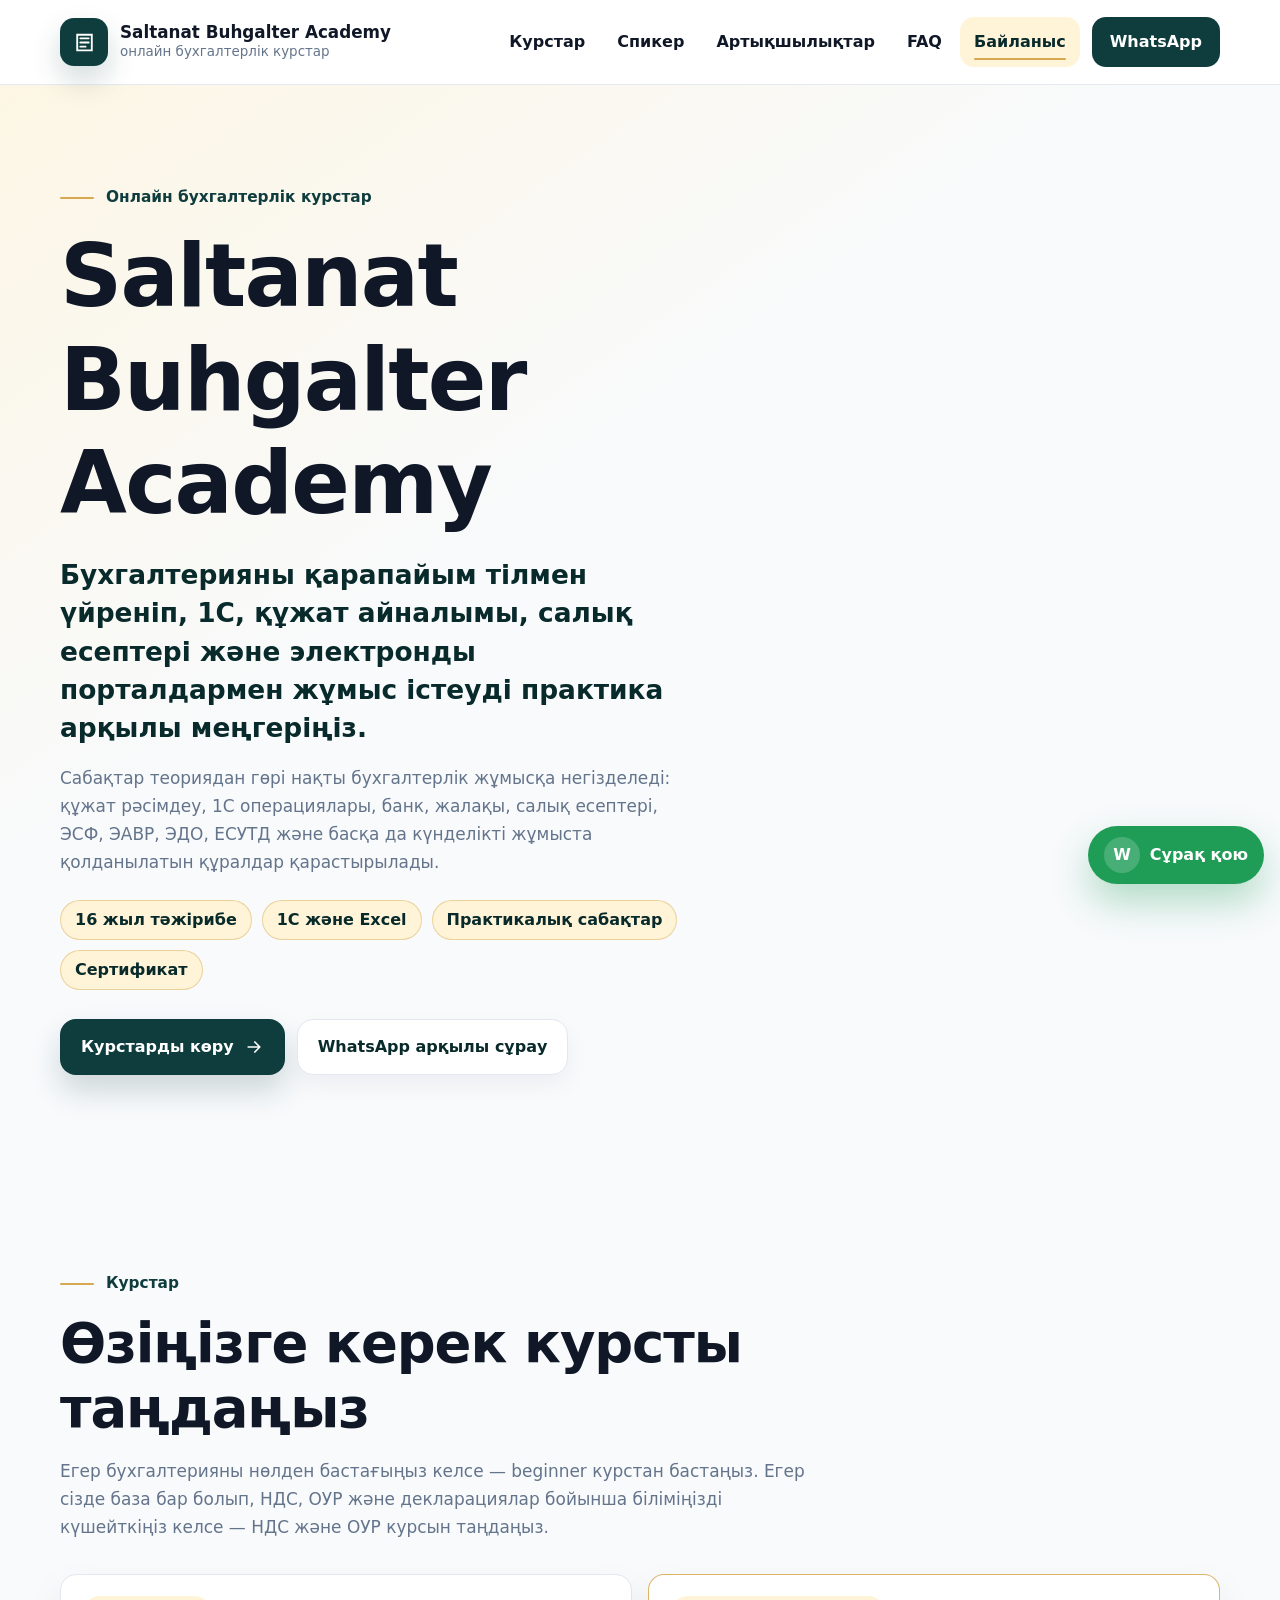
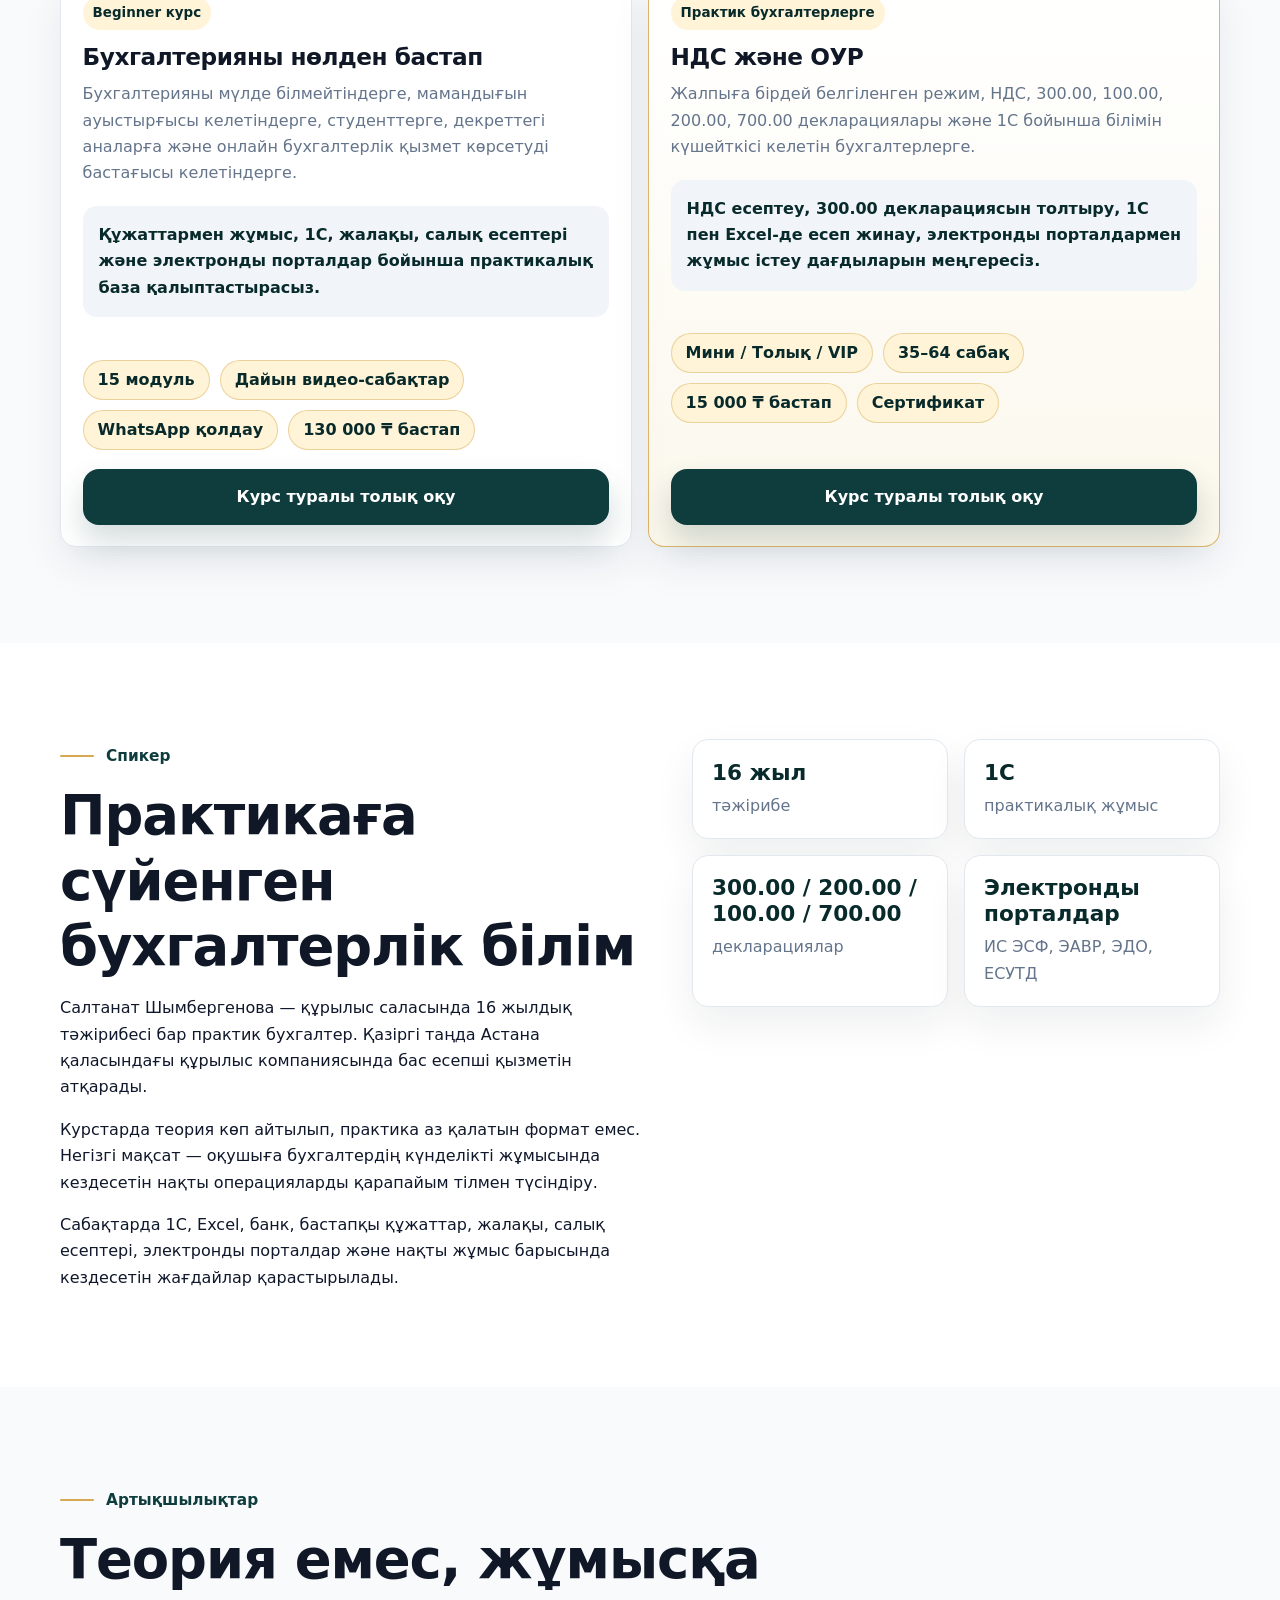
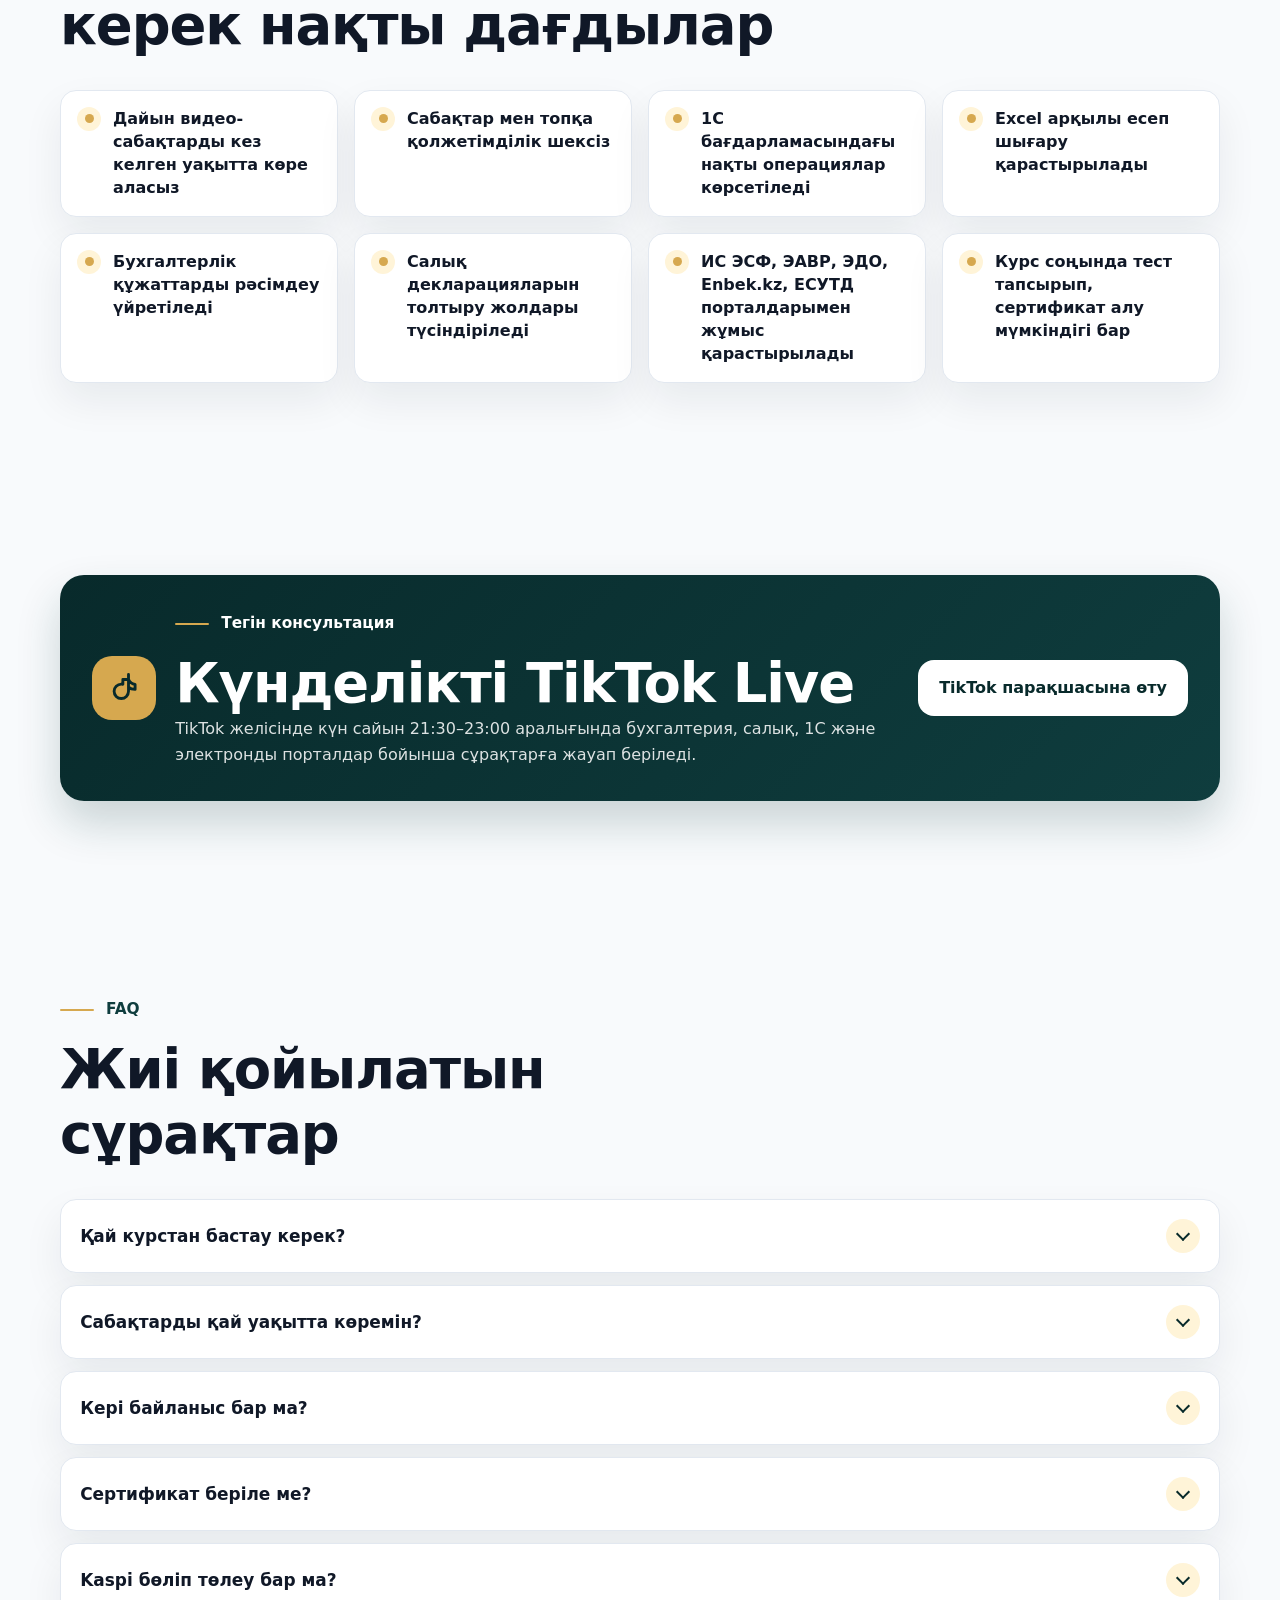
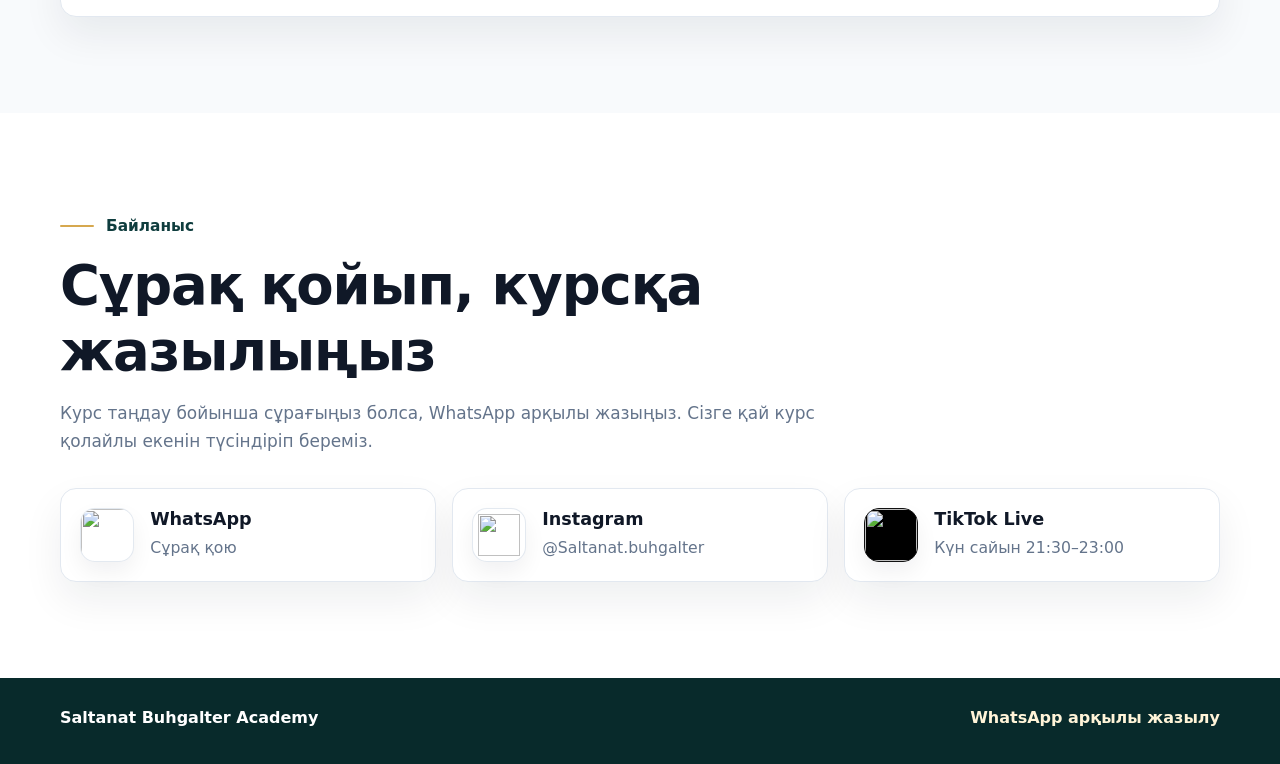
==== commit a93d2916: "it's done" ====
--- a/index.html
+++ b/index.html
@@ -8,7 +8,7 @@
 
     <meta property="og:title" content="Saltanat Buhgalter Academy — онлайн бухгалтерлік курстар">
     <meta property="og:description" content="Бухгалтерия, 1С, НДС, ОУР, салық есептері және электронды порталдар бойынша практикалық онлайн курстар.">
-    <meta property="og:image" content="/img/speaker_photo.jpg">
+    <meta property="og:image" content="/img/basty_bet.jpeg">
     <meta property="og:type" content="website">
 
     <meta name="theme-color" content="#0F3D3E">
@@ -81,7 +81,7 @@
 
           <aside class="hero-media" aria-label="Салтанат Шымбергенова">
             <div class="photo-card" data-photo-card>
-              <img src="/img/speaker_photo_2.jpeg" alt="Салтанат Шымбергенова" loading="eager" data-speaker-photo>
+              <img class="speaker-photo speaker-photo-home" src="/img/basty_bet.jpeg" alt="Салтанат Шымбергенова" loading="eager" data-speaker-photo>
               <div class="photo-caption">
                 <strong>Салтанат Шымбергенова</strong>
                 <span>16 жылдық тәжірибесі бар практик бухгалтер</span>
@@ -246,15 +246,21 @@
 
           <div class="contact-grid">
             <a class="contact-card" href="https://wa.me/77020897021?text=%D0%A1%D3%99%D0%BB%D0%B5%D0%BC%D0%B5%D1%82%D1%81%D1%96%D0%B7%20%D0%B1%D0%B5!%20%D0%9A%D1%83%D1%80%D1%81%D1%82%D0%B0%D1%80%20%D1%82%D1%83%D1%80%D0%B0%D0%BB%D1%8B%20%D0%B0%D2%9B%D0%BF%D0%B0%D1%80%D0%B0%D1%82%20%D0%B0%D0%BB%D2%93%D1%8B%D0%BC%20%D0%BA%D0%B5%D0%BB%D0%B5%D0%B4%D1%96." target="_blank" rel="noopener noreferrer">
-              <span class="contact-icon">W</span>
+              <span class="contact-icon icon-frame icon-whatsapp" aria-hidden="true">
+                <img src="/img/WhatsApp.jpg" alt="">
+              </span>
               <span><strong>WhatsApp</strong><small>Сұрақ қою</small></span>
             </a>
             <a class="contact-card" href="https://www.instagram.com/saltanat.buhgalter/" target="_blank" rel="noopener noreferrer">
-              <span class="contact-icon">IG</span>
+              <span class="contact-icon icon-frame icon-instagram" aria-hidden="true">
+                <img src="/img/Instagramm.jpg" alt="">
+              </span>
               <span><strong>Instagram</strong><small>@Saltanat.buhgalter</small></span>
             </a>
             <a class="contact-card" href="https://www.tiktok.com/@saltanat.buhgalter" target="_blank" rel="noopener noreferrer">
-              <span class="contact-icon">TT</span>
+              <span class="contact-icon icon-frame icon-tiktok" aria-hidden="true">
+                <img src="/img/Tik-Tok.png" alt="">
+              </span>
               <span><strong>TikTok Live</strong><small>Күн сайын 21:30–23:00</small></span>
             </a>
           </div>
--- a/src/styles.css
+++ b/src/styles.css
@@ -450,7 +450,8 @@
 
 .photo-card {
   position: relative;
-  min-height: 420px;
+  height: min(78vh, 430px);
+  min-height: 360px;
   overflow: hidden;
   border: 1px solid rgba(226, 232, 240, 0.9);
   border-radius: var(--radius-lg);
@@ -464,17 +465,34 @@
   left: 0;
   right: 0;
   bottom: 0;
-  height: 38%;
-  background: linear-gradient(0deg, #ffffff 0%, rgba(255, 255, 255, 0.96) 34%, rgba(255, 255, 255, 0.14) 100%);
+  height: 44%;
+  background: linear-gradient(0deg, #ffffff 0%, rgba(255, 255, 255, 0.98) 40%, rgba(255, 255, 255, 0.12) 100%);
   pointer-events: none;
 }
 
 .photo-card img {
   width: 100%;
   height: 100%;
-  min-height: 420px;
+  min-height: 360px;
   object-fit: cover;
+  object-position: 50% 34%;
+  transform: scale(1.1);
+  transform-origin: center center;
+}
+
+.speaker-photo-home {
+  object-position: 50% 38%;
+  transform: scale(1.13);
+}
+
+.speaker-photo-nolden {
+  object-position: 50% 35%;
+  transform: scale(1.12);
+}
+
+.speaker-photo-nds {
   object-position: 50% 30%;
+  transform: scale(1.12);
 }
 
 .photo-card.is-missing {
@@ -898,55 +916,83 @@
   font-size: 0.98rem;
 }
 
-.kaspi-logo,
-.card-logo,
-.pay-icon,
-.contact-icon {
-  min-width: 72px;
-  height: 44px;
+.icon-frame {
   display: inline-grid;
   place-items: center;
-  border-radius: 12px;
-  color: #ffffff;
-  background: var(--color-kaspi);
-  font-weight: 900;
-}
-
-.kaspi-logo.red {
-  min-width: 92px;
-}
-
-.card-logo {
-  position: relative;
-  min-width: 78px;
-  background: transparent;
-}
-
-.card-logo span {
-  position: absolute;
-  width: 38px;
-  height: 38px;
-  border-radius: 50%;
-  opacity: 0.94;
-}
-
-.card-logo span:first-child {
-  left: 8px;
-  background: #e51b2b;
-}
-
-.card-logo span:last-child {
-  right: 8px;
-  background: #f5a623;
-  mix-blend-mode: multiply;
-}
-
-.pay-icon,
+  flex: 0 0 auto;
+  overflow: hidden;
+  border: 1px solid rgba(226, 232, 240, 0.95);
+  background: #ffffff;
+  box-shadow: 0 10px 22px rgba(15, 23, 42, 0.06);
+}
+
+.icon-frame img {
+  display: block;
+  width: 100%;
+  height: 100%;
+  object-fit: contain;
+}
+
 .contact-icon {
-  min-width: 48px;
-  width: 48px;
-  background: var(--color-primary);
-  font-size: 0.9rem;
+  width: 54px;
+  height: 54px;
+  min-width: 54px;
+  border-radius: 15px;
+}
+
+.icon-whatsapp img {
+  width: 74px;
+  height: 74px;
+  max-width: none;
+  object-fit: cover;
+}
+
+.icon-instagram {
+  padding: 5px;
+}
+
+.icon-tiktok {
+  padding: 0;
+  border-color: #111111;
+  background: #000000;
+}
+
+.icon-tiktok img {
+  object-fit: cover;
+}
+
+.payment-icon {
+  width: 88px;
+  height: 54px;
+  min-width: 88px;
+  border-radius: 16px;
+  padding: 7px;
+}
+
+.icon-kaspi img {
+  width: 42px;
+  height: 42px;
+}
+
+.icon-kaspi-red {
+  padding: 0;
+  background: #ffffff;
+}
+
+.icon-kaspi-red img {
+  width: 100%;
+  height: 100%;
+  object-fit: cover;
+  transform: scale(1.08);
+}
+
+.icon-kaspi-installment {
+  padding: 4px;
+}
+
+.icon-kaspi-installment img {
+  object-fit: contain;
+  transform: scale(1.08);
 }
 
 .contact-grid {
@@ -1109,6 +1155,7 @@
 
   .photo-card,
   .photo-card img {
+    height: min(74vh, 620px);
     min-height: 560px;
   }
 
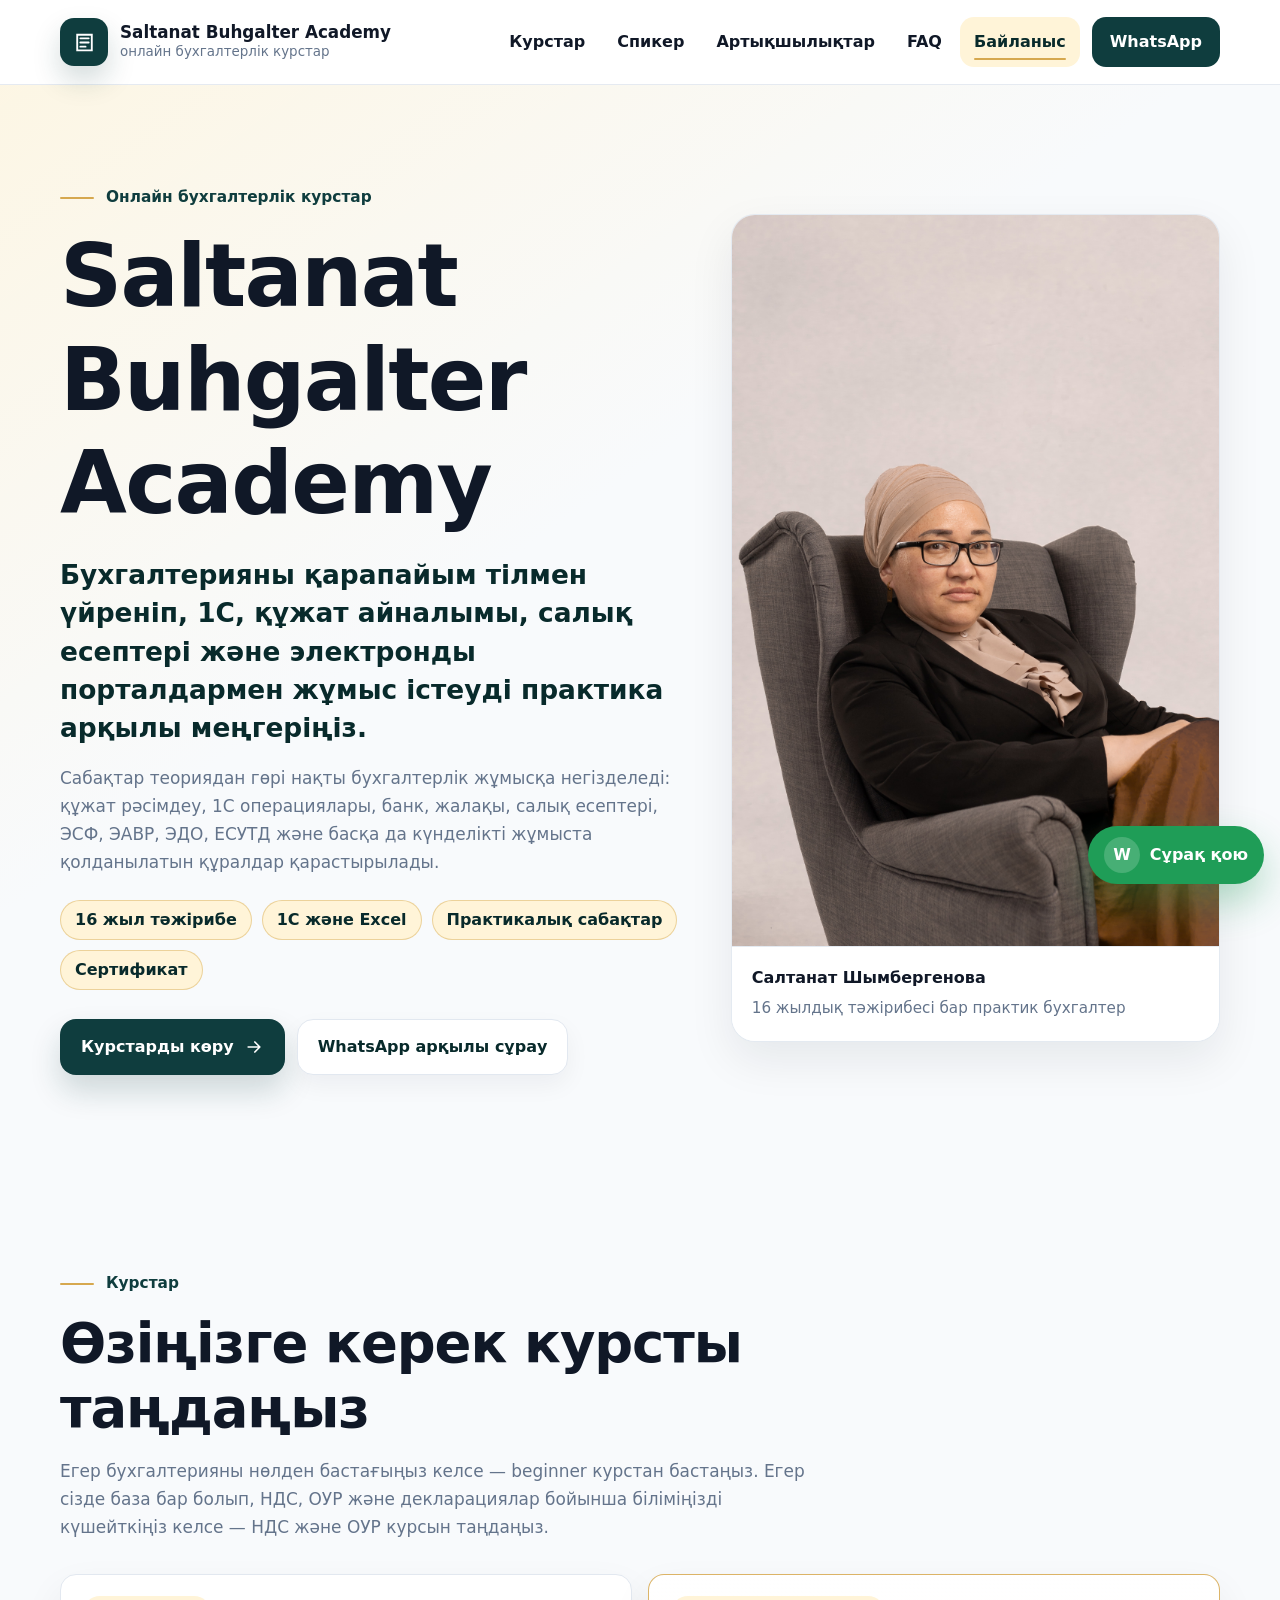
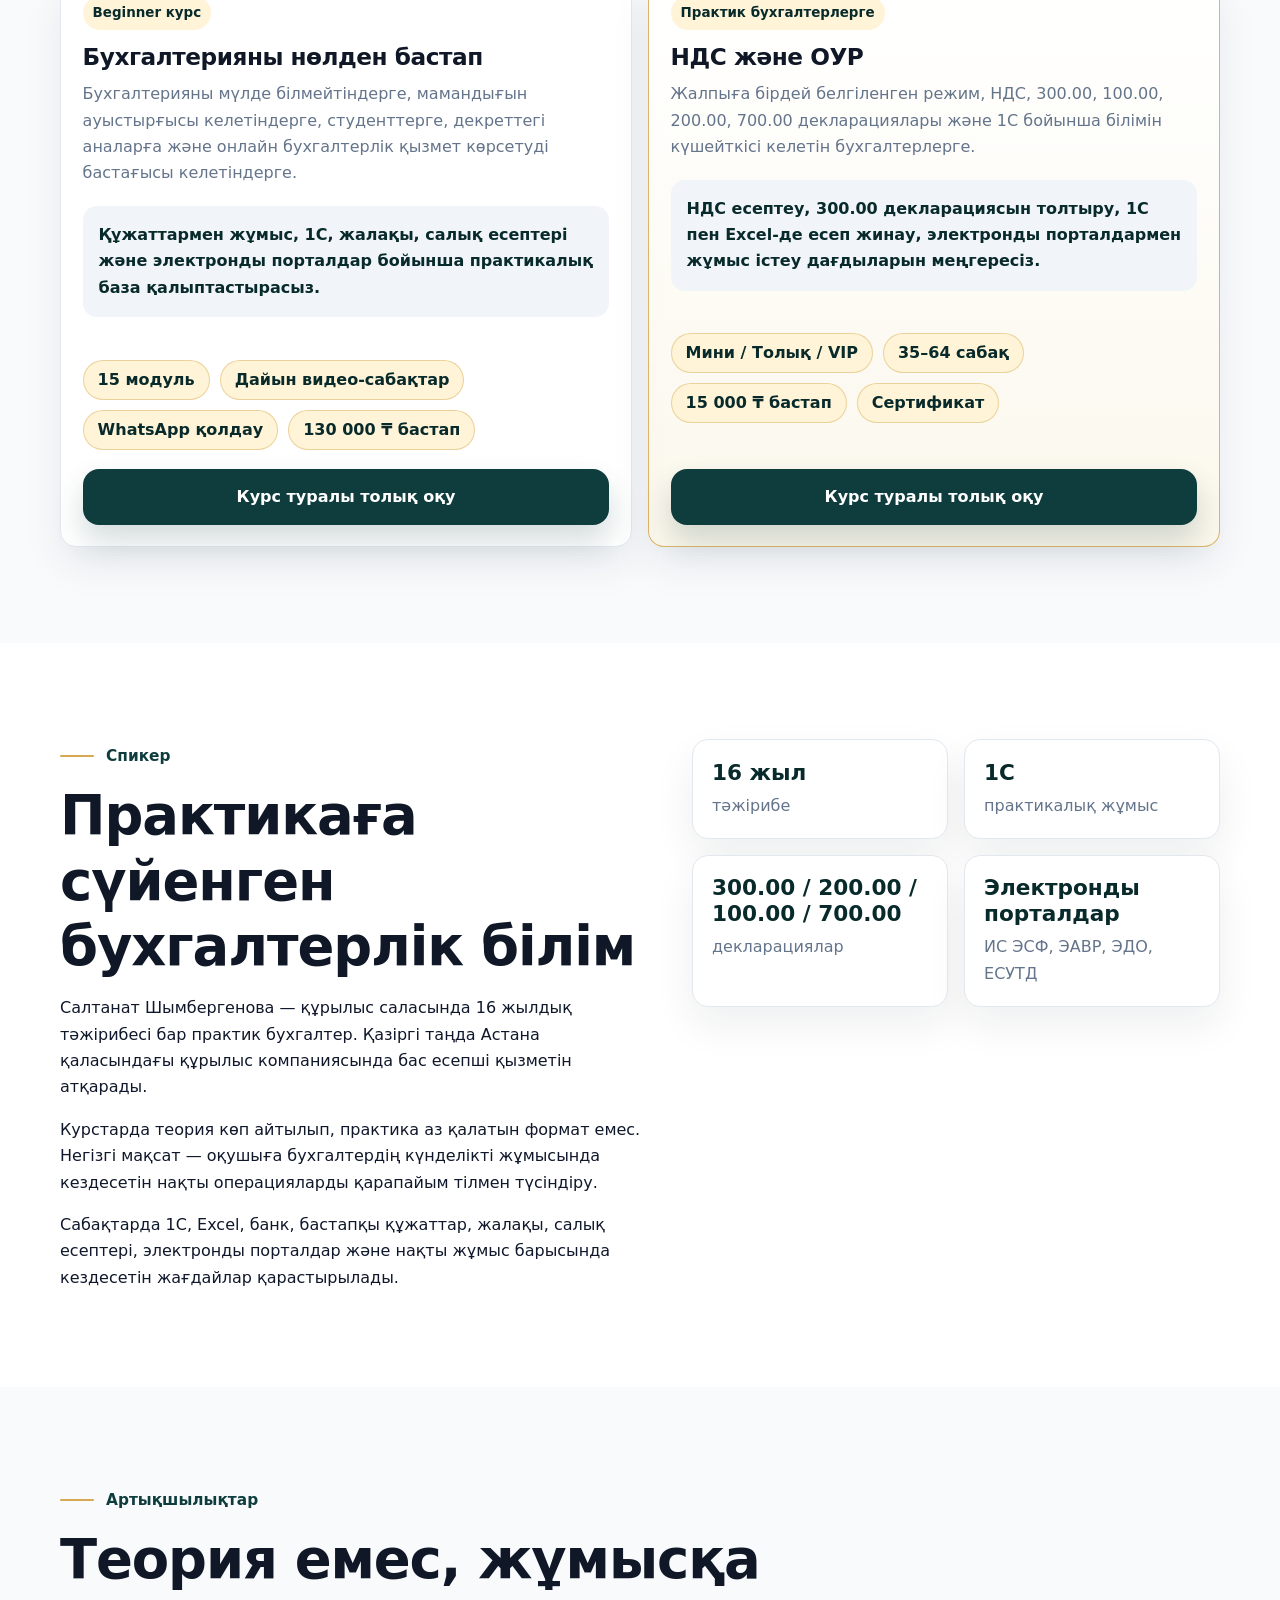
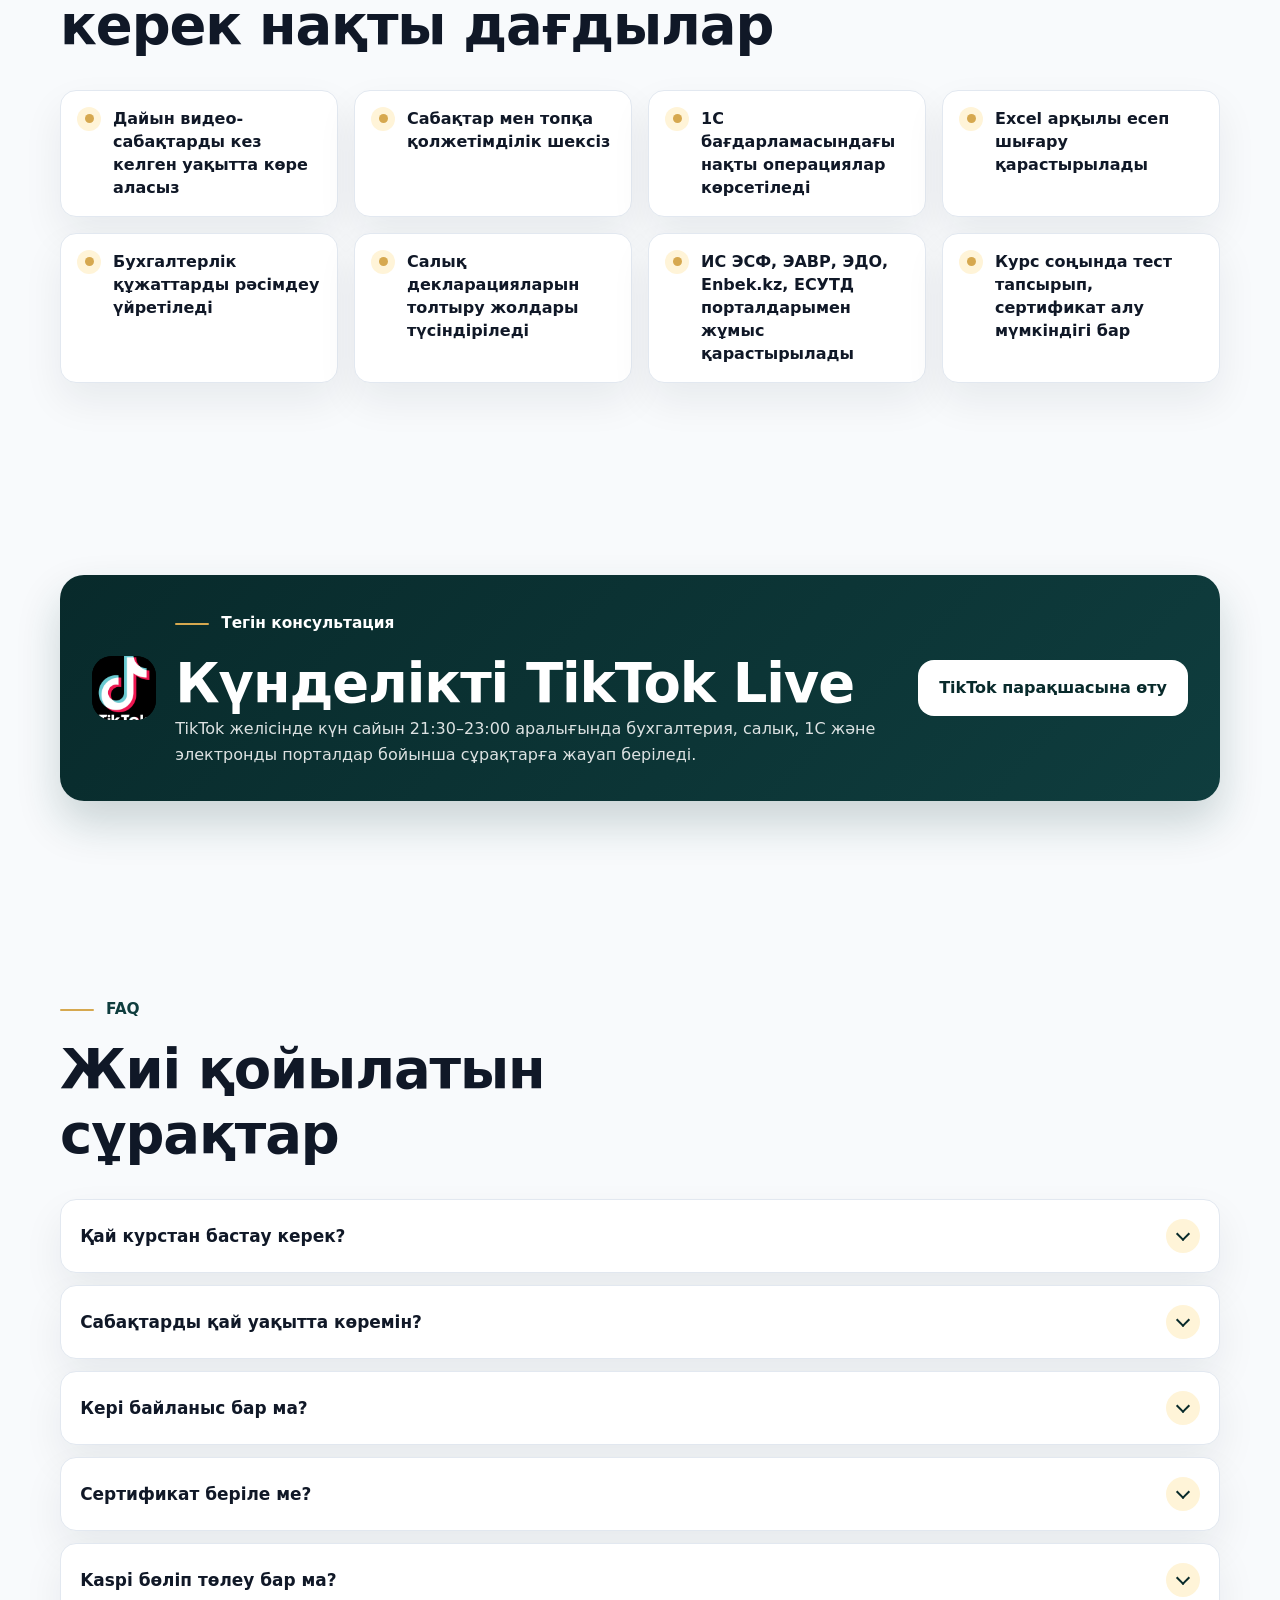
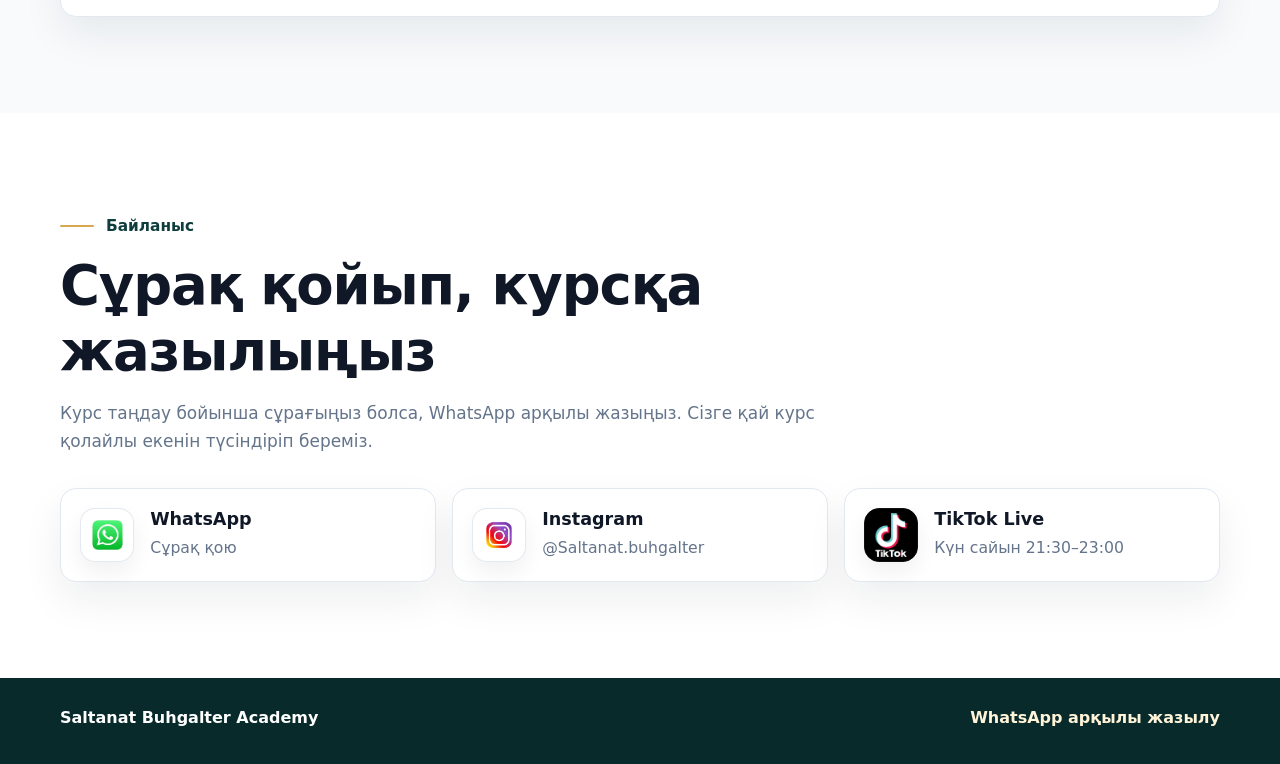
==== commit b8207272: "it's done" ====
--- a/index.html
+++ b/index.html
@@ -189,10 +189,8 @@
       <section class="section section-compact">
         <div class="container">
           <div class="live-banner">
-            <div class="live-icon" aria-hidden="true">
-              <svg viewBox="0 0 24 24" focusable="false">
-                <path d="M15 3v11.2a4.8 4.8 0 1 1-4.8-4.8c.36 0 .7.04 1.04.12V6.3h3.76c.9 1.9 2.24 3.08 4.4 3.32v3.34c-1.86-.04-3.34-.64-4.4-1.56" fill="none" stroke="currentColor" stroke-width="1.9" stroke-linecap="round" stroke-linejoin="round"/>
-              </svg>
+            <div class="live-icon live-icon-image" aria-hidden="true">
+              <img src="/img/Tik-Tok.png" alt="">
             </div>
             <div>
               <span class="section-label">Тегін консультация</span>
@@ -247,13 +245,13 @@
           <div class="contact-grid">
             <a class="contact-card" href="https://wa.me/77020897021?text=%D0%A1%D3%99%D0%BB%D0%B5%D0%BC%D0%B5%D1%82%D1%81%D1%96%D0%B7%20%D0%B1%D0%B5!%20%D0%9A%D1%83%D1%80%D1%81%D1%82%D0%B0%D1%80%20%D1%82%D1%83%D1%80%D0%B0%D0%BB%D1%8B%20%D0%B0%D2%9B%D0%BF%D0%B0%D1%80%D0%B0%D1%82%20%D0%B0%D0%BB%D2%93%D1%8B%D0%BC%20%D0%BA%D0%B5%D0%BB%D0%B5%D0%B4%D1%96." target="_blank" rel="noopener noreferrer">
               <span class="contact-icon icon-frame icon-whatsapp" aria-hidden="true">
-                <img src="/img/WhatsApp.jpg" alt="">
+                <img src="/img/WhatsApp-removebg-preview.png" alt="">
               </span>
               <span><strong>WhatsApp</strong><small>Сұрақ қою</small></span>
             </a>
             <a class="contact-card" href="https://www.instagram.com/saltanat.buhgalter/" target="_blank" rel="noopener noreferrer">
               <span class="contact-icon icon-frame icon-instagram" aria-hidden="true">
-                <img src="/img/Instagramm.jpg" alt="">
+                <img src="/img/Instagramm-removebg-preview.png" alt="">
               </span>
               <span><strong>Instagram</strong><small>@Saltanat.buhgalter</small></span>
             </a>
--- a/src/styles.css
+++ b/src/styles.css
@@ -446,53 +446,47 @@
 
 .hero-media {
   min-width: 0;
+  width: min(100%, 520px);
+  justify-self: center;
 }
 
 .photo-card {
   position: relative;
-  height: min(78vh, 430px);
-  min-height: 360px;
+  display: flex;
+  flex-direction: column;
+  height: auto;
+  min-height: 0;
   overflow: hidden;
   border: 1px solid rgba(226, 232, 240, 0.9);
   border-radius: var(--radius-lg);
-  background: #eaded3;
+  background: var(--color-surface);
   box-shadow: var(--shadow-soft);
 }
 
 .photo-card::after {
-  content: "";
-  position: absolute;
-  left: 0;
-  right: 0;
-  bottom: 0;
-  height: 44%;
-  background: linear-gradient(0deg, #ffffff 0%, rgba(255, 255, 255, 0.98) 40%, rgba(255, 255, 255, 0.12) 100%);
-  pointer-events: none;
+  display: none;
 }
 
 .photo-card img {
   width: 100%;
-  height: 100%;
-  min-height: 360px;
+  aspect-ratio: 2 / 3;
+  height: auto;
+  min-height: 0;
   object-fit: cover;
-  object-position: 50% 34%;
-  transform: scale(1.1);
-  transform-origin: center center;
-}
-
-.speaker-photo-home {
-  object-position: 50% 38%;
-  transform: scale(1.13);
-}
-
-.speaker-photo-nolden {
-  object-position: 50% 35%;
-  transform: scale(1.12);
-}
-
-.speaker-photo-nds {
-  object-position: 50% 30%;
-  transform: scale(1.12);
+  object-position: 50% 56%;
+  transform: none;
+}
+
+.photo-card .speaker-photo-home {
+  object-position: 50% 58%;
+}
+
+.photo-card .speaker-photo-nolden {
+  object-position: 50% 56%;
+}
+
+.photo-card .speaker-photo-nds {
+  object-position: 50% 57%;
 }
 
 .photo-card.is-missing {
@@ -500,18 +494,17 @@
 }
 
 .photo-caption {
-  position: absolute;
-  left: 18px;
-  right: 18px;
-  bottom: 18px;
+  position: relative;
   z-index: 1;
-  padding: 16px;
-  border: 1px solid rgba(226, 232, 240, 0.9);
-  border-radius: 18px;
+  margin: 0;
+  padding: 18px 20px 20px;
+  border: 0;
+  border-top: 1px solid rgba(226, 232, 240, 0.9);
+  border-radius: 0;
   color: var(--color-heading);
-  background: rgba(255, 255, 255, 0.92);
-  backdrop-filter: blur(12px);
-  box-shadow: 0 14px 28px rgba(15, 23, 42, 0.08);
+  background: #ffffff;
+  backdrop-filter: none;
+  box-shadow: none;
 }
 
 .photo-caption strong,
@@ -885,9 +878,24 @@
   background: var(--color-gold);
 }
 
-.live-icon svg {
+.live-icon img {
   width: 36px;
   height: 36px;
+  object-fit: cover;
+}
+
+.live-icon-image {
+  overflow: hidden;
+  padding: 0;
+  color: #ffffff;
+  background: #000000;
+}
+
+.live-icon-image img {
+  width: 100%;
+  height: 100%;
+  transform: scale(1.32);
+  transform-origin: center 38%;
 }
 
 .payment-card,
@@ -941,10 +949,10 @@
 }
 
 .icon-whatsapp img {
-  width: 74px;
-  height: 74px;
-  max-width: none;
-  object-fit: cover;
+  width: 82%;
+  height: 82%;
+  max-width: 82%;
+  object-fit: contain;
 }
 
 .icon-instagram {
@@ -975,15 +983,15 @@
 }
 
 .icon-kaspi-red {
-  padding: 0;
+  padding: 6px;
   background: #ffffff;
 }
 
 .icon-kaspi-red img {
   width: 100%;
   height: 100%;
-  object-fit: cover;
-  transform: scale(1.08);
+  object-fit: contain;
+  transform: none;
 }
 
 .icon-kaspi-installment {
@@ -992,7 +1000,7 @@
 
 .icon-kaspi-installment img {
   object-fit: contain;
-  transform: scale(1.08);
+  transform: none;
 }
 
 .contact-grid {
@@ -1153,10 +1161,18 @@
     grid-template-columns: minmax(0, 1.12fr) minmax(360px, 0.88fr);
   }
 
-  .photo-card,
+  .hero-media {
+    justify-self: end;
+  }
+
+  .photo-card {
+    height: auto;
+    min-height: 0;
+  }
+
   .photo-card img {
-    height: min(74vh, 620px);
-    min-height: 560px;
+    height: auto;
+    min-height: 0;
   }
 
   .course-grid,
@@ -1178,7 +1194,7 @@
   }
 
   .payment-grid {
-    grid-template-columns: repeat(4, minmax(0, 1fr));
+    grid-template-columns: repeat(3, minmax(0, 1fr));
   }
 
   .contact-grid {
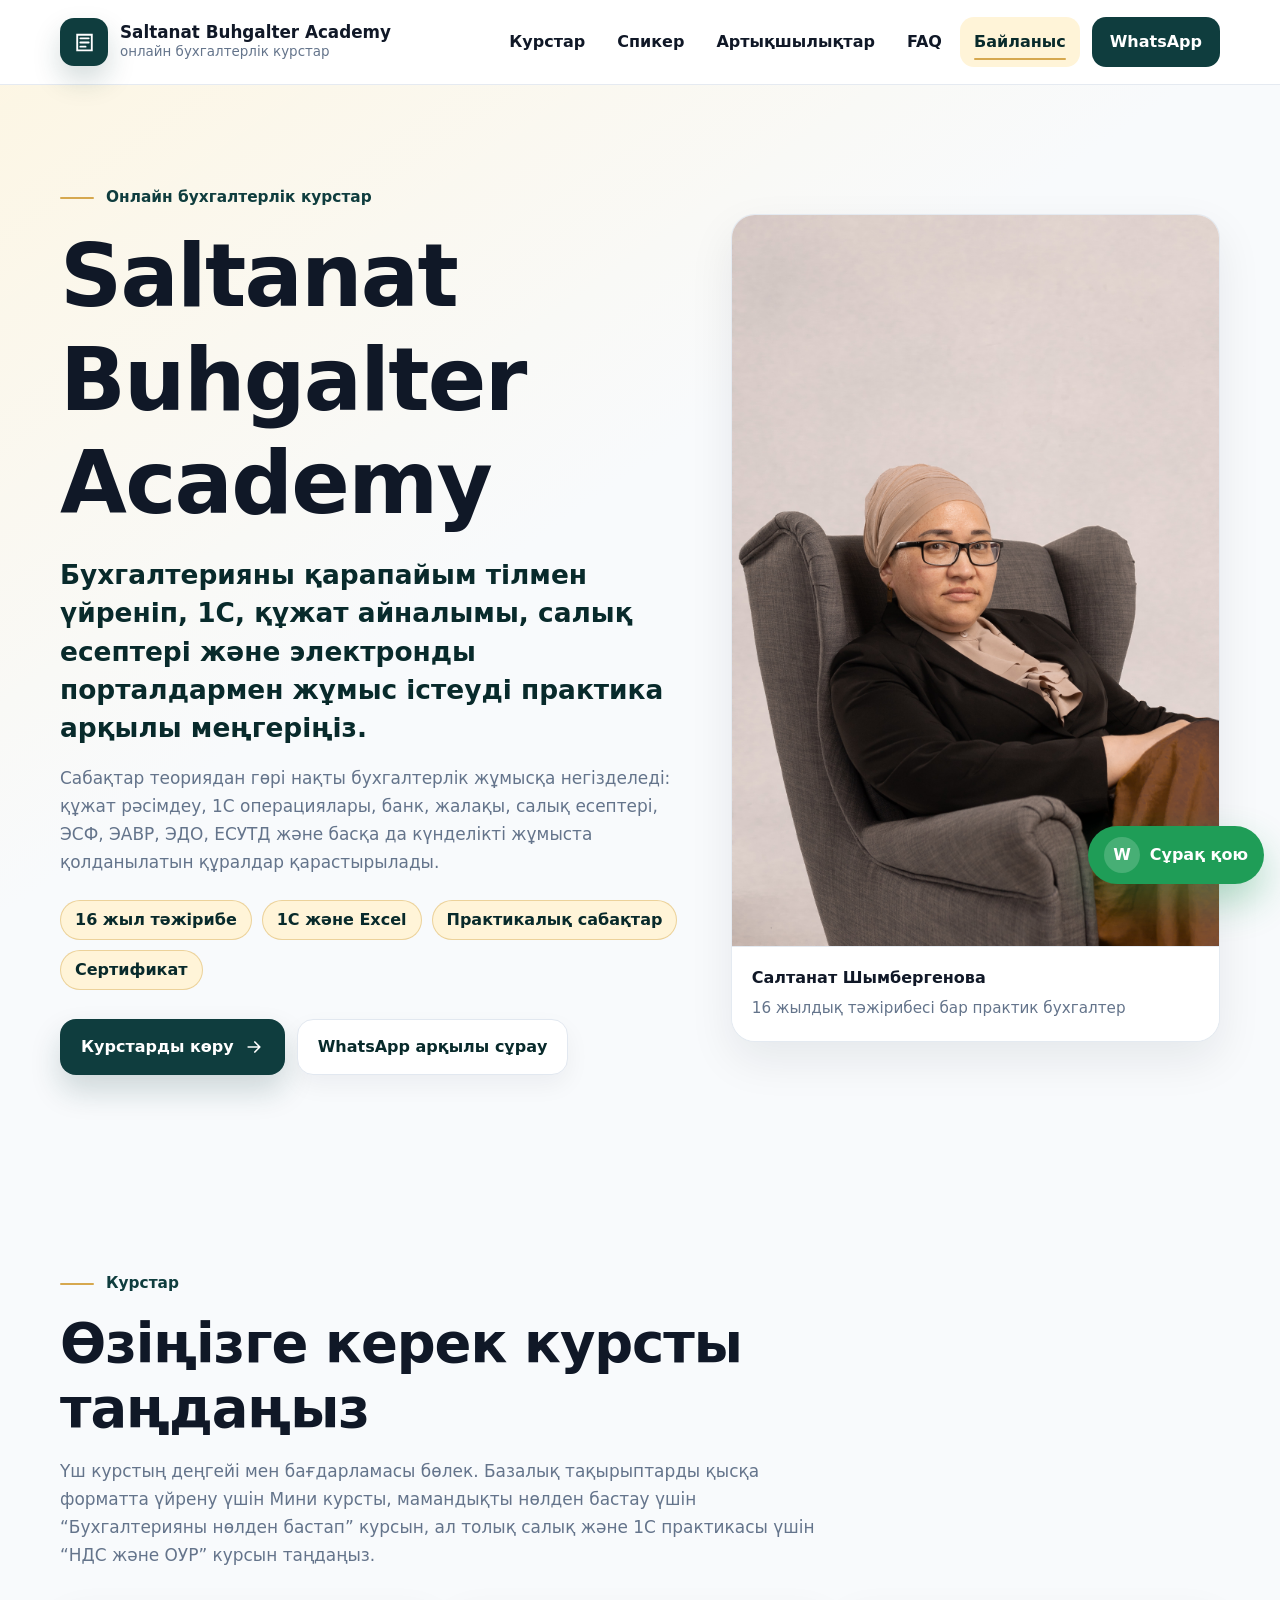
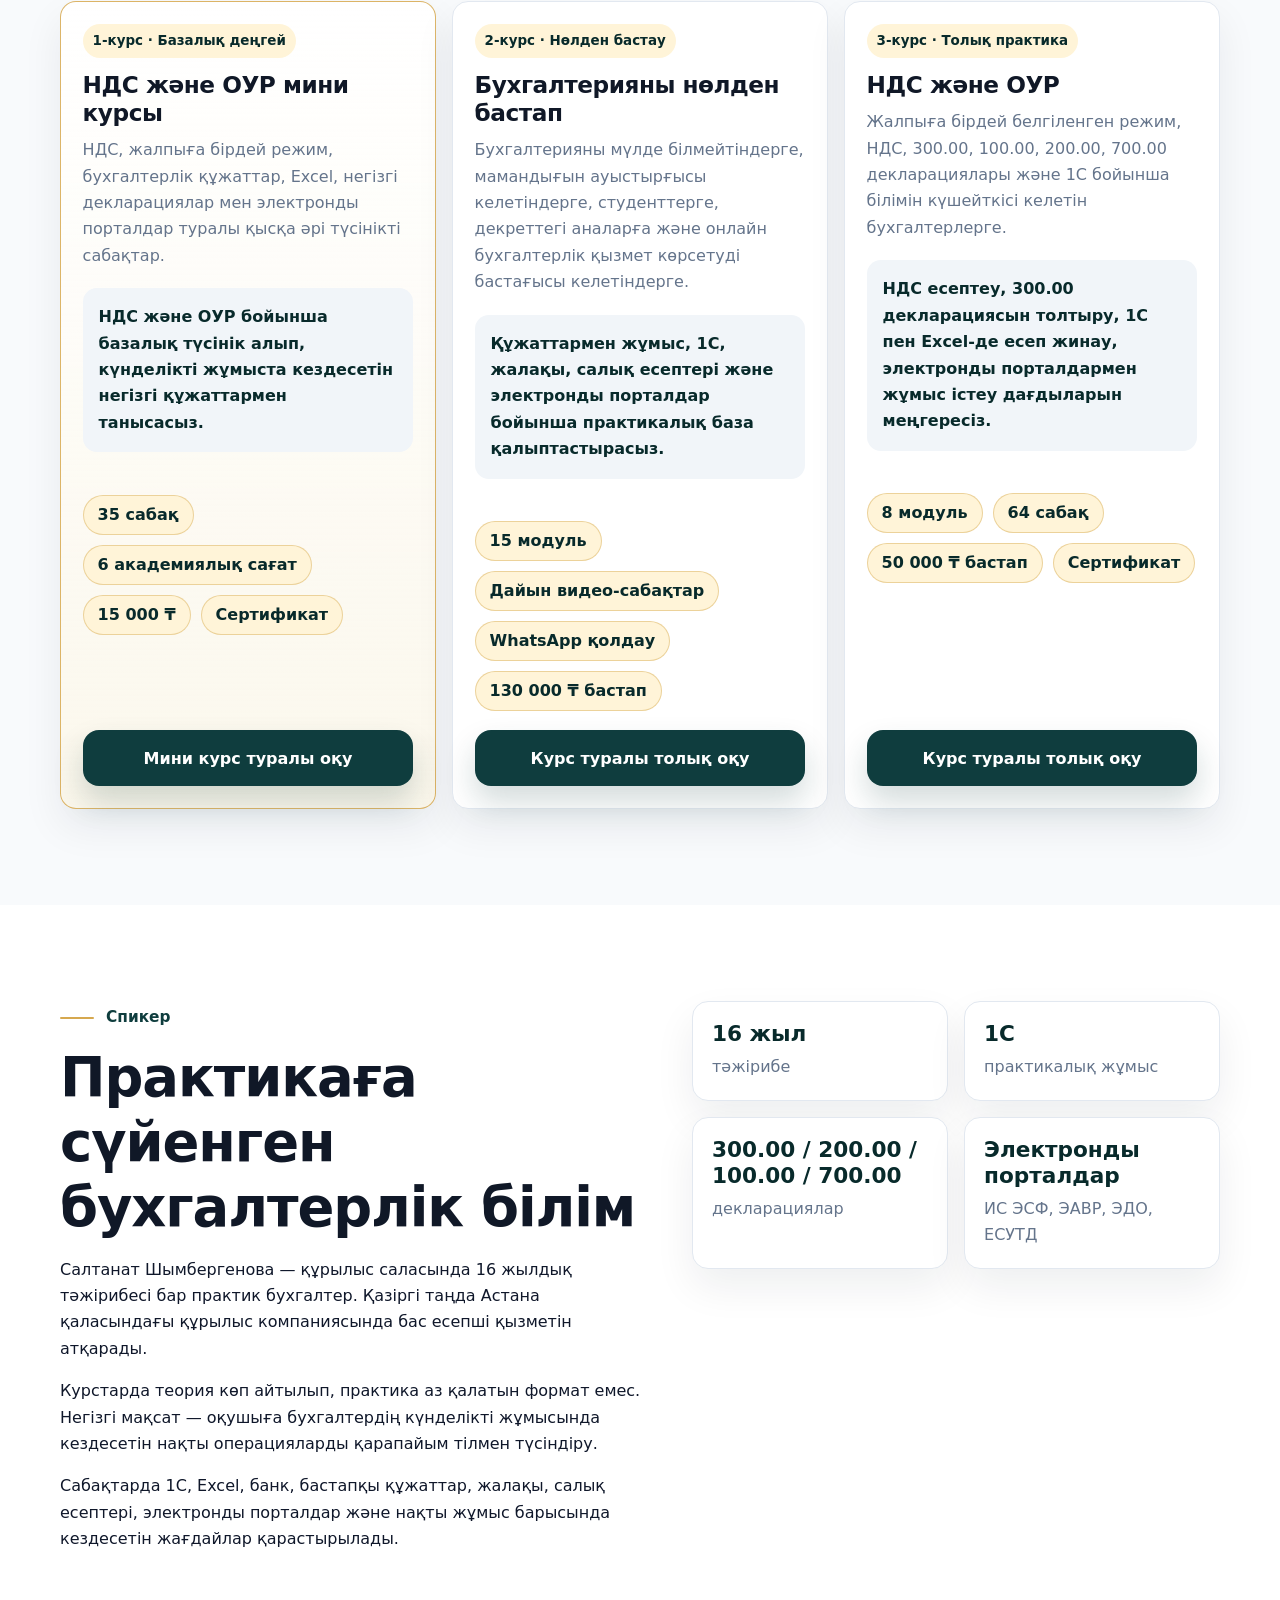
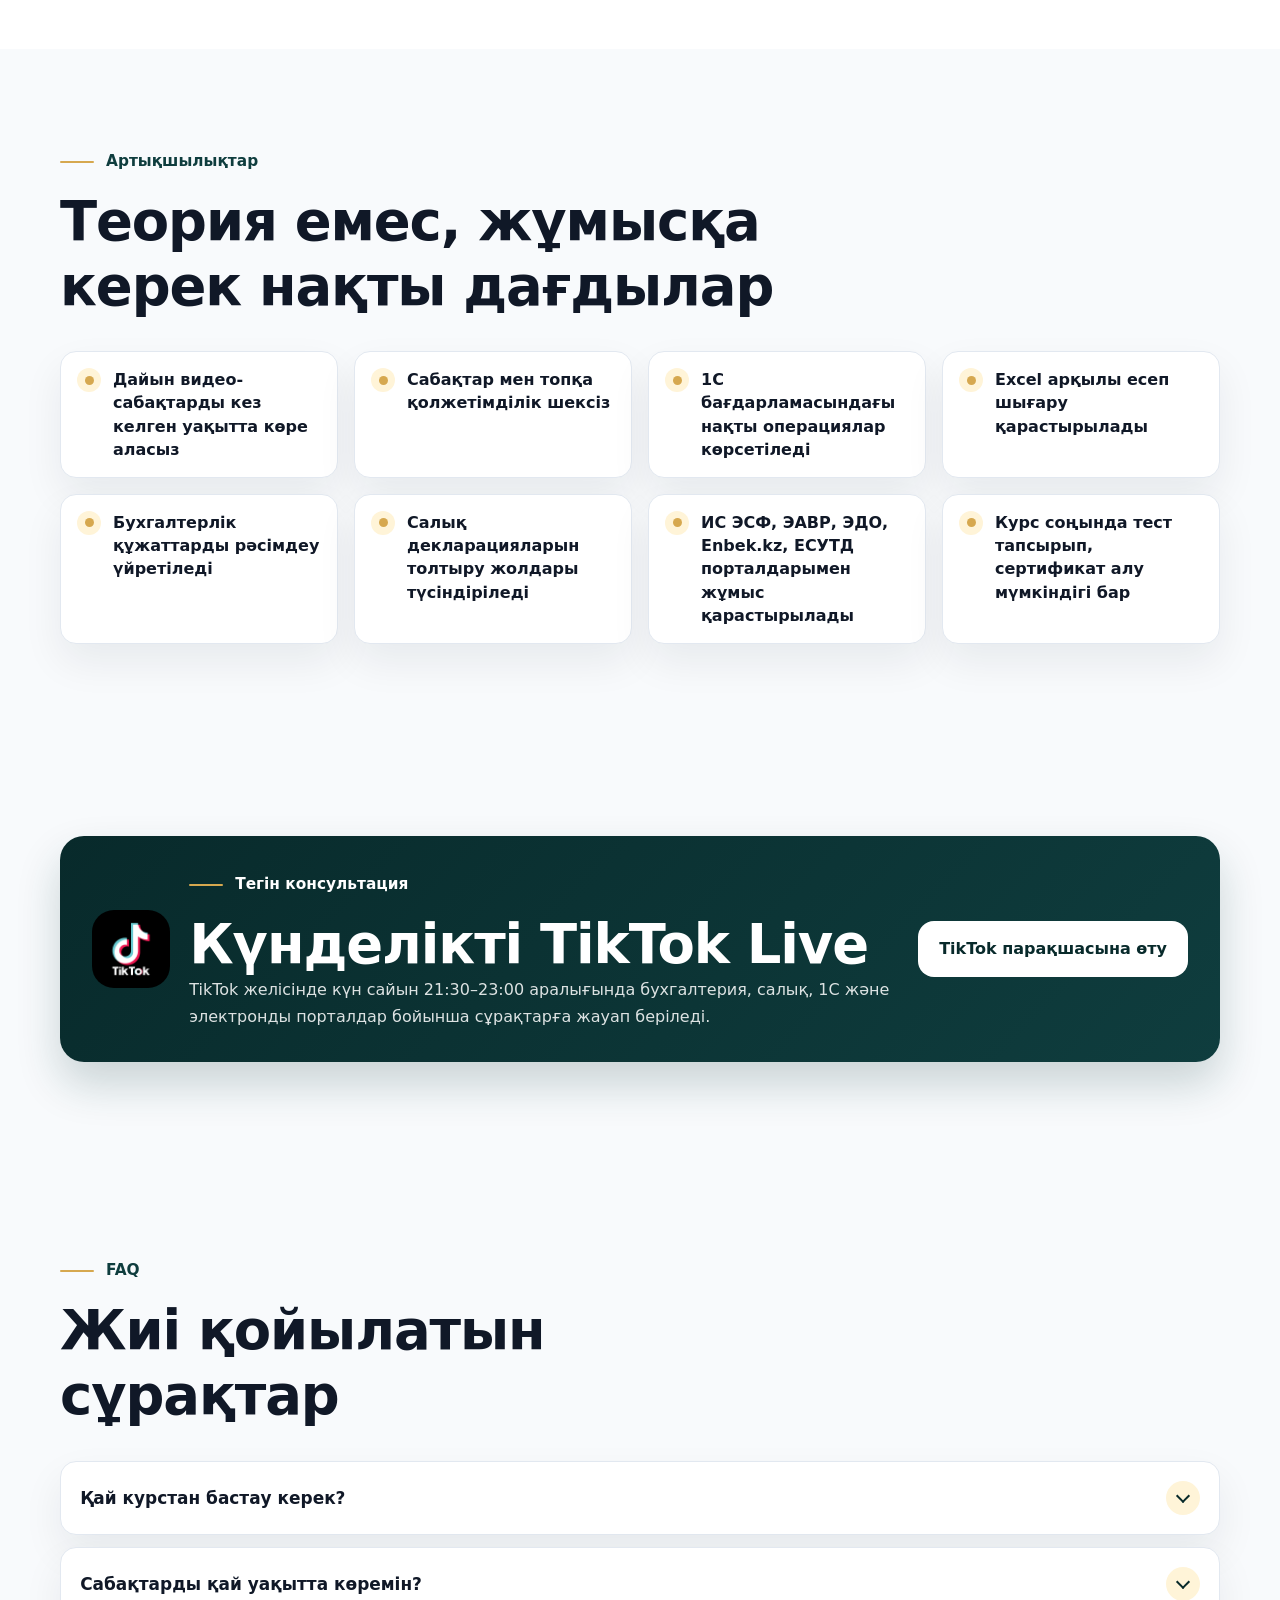
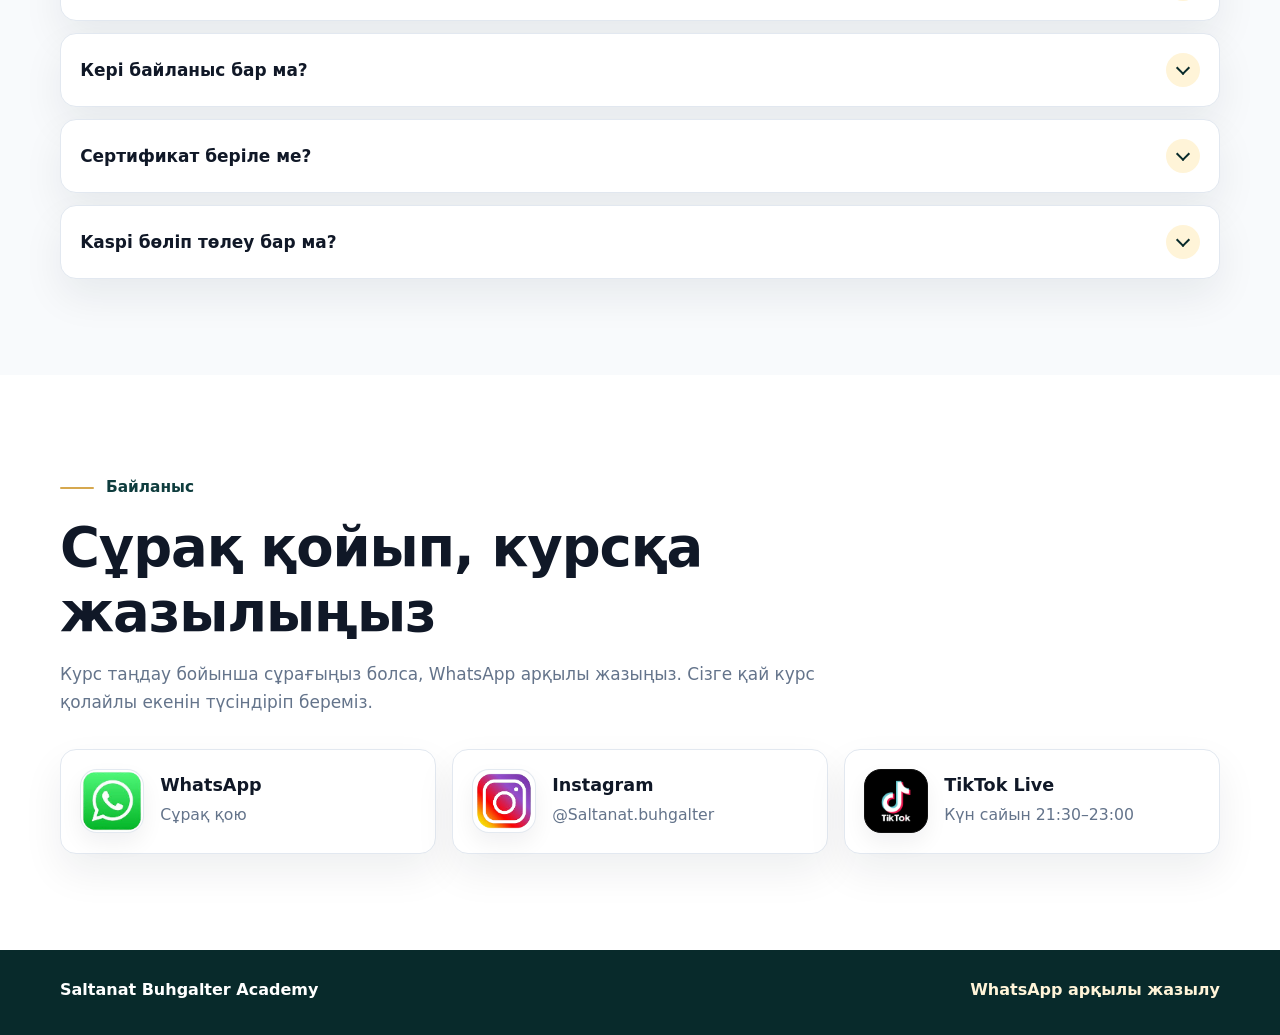
==== commit 96f8423b: "it's done" ====
--- a/index.html
+++ b/index.html
@@ -96,13 +96,29 @@
           <div class="section-head">
             <span class="section-label">Курстар</span>
             <h2>Өзіңізге керек курсты таңдаңыз</h2>
-            <p>Егер бухгалтерияны нөлден бастағыңыз келсе — beginner курстан бастаңыз. Егер сізде база бар болып, НДС, ОУР және декларациялар бойынша біліміңізді күшейткіңіз келсе — НДС және ОУР курсын таңдаңыз.</p>
+            <p>Үш курстың деңгейі мен бағдарламасы бөлек. Базалық тақырыптарды қысқа форматта үйрену үшін Мини курсты, мамандықты нөлден бастау үшін “Бухгалтерияны нөлден бастап” курсын, ал толық салық және 1С практикасы үшін “НДС және ОУР” курсын таңдаңыз.</p>
           </div>
 
           <div class="course-grid">
+            <article class="course-card course-card-accent">
+              <div class="course-card-top">
+                <span class="course-kicker">1-курс · Базалық деңгей</span>
+                <h3>НДС және ОУР мини курсы</h3>
+                <p>НДС, жалпыға бірдей режим, бухгалтерлік құжаттар, Excel, негізгі декларациялар мен электронды порталдар туралы қысқа әрі түсінікті сабақтар.</p>
+              </div>
+              <p class="course-result">НДС және ОУР бойынша базалық түсінік алып, күнделікті жұмыста кездесетін негізгі құжаттармен танысасыз.</p>
+              <div class="metric-list">
+                <span>35 сабақ</span>
+                <span>6 академиялық сағат</span>
+                <span>15 000 ₸</span>
+                <span>Сертификат</span>
+              </div>
+              <a class="btn btn-primary btn-wide" href="/mini-kurs/">Мини курс туралы оқу</a>
+            </article>
+
             <article class="course-card">
               <div class="course-card-top">
-                <span class="course-kicker">Beginner курс</span>
+                <span class="course-kicker">2-курс · Нөлден бастау</span>
                 <h3>Бухгалтерияны нөлден бастап</h3>
                 <p>Бухгалтерияны мүлде білмейтіндерге, мамандығын ауыстырғысы келетіндерге, студенттерге, декреттегі аналарға және онлайн бухгалтерлік қызмет көрсетуді бастағысы келетіндерге.</p>
               </div>
@@ -116,17 +132,17 @@
               <a class="btn btn-primary btn-wide" href="/buhgalteriya-nolden/">Курс туралы толық оқу</a>
             </article>
 
-            <article class="course-card course-card-accent">
+            <article class="course-card">
               <div class="course-card-top">
-                <span class="course-kicker">Практик бухгалтерлерге</span>
+                <span class="course-kicker">3-курс · Толық практика</span>
                 <h3>НДС және ОУР</h3>
                 <p>Жалпыға бірдей белгіленген режим, НДС, 300.00, 100.00, 200.00, 700.00 декларациялары және 1С бойынша білімін күшейткісі келетін бухгалтерлерге.</p>
               </div>
               <p class="course-result">НДС есептеу, 300.00 декларациясын толтыру, 1С пен Excel-де есеп жинау, электронды порталдармен жұмыс істеу дағдыларын меңгересіз.</p>
               <div class="metric-list">
-                <span>Мини / Толық / VIP</span>
-                <span>35–64 сабақ</span>
-                <span>15 000 ₸ бастап</span>
+                <span>8 модуль</span>
+                <span>64 сабақ</span>
+                <span>50 000 ₸ бастап</span>
                 <span>Сертификат</span>
               </div>
               <a class="btn btn-primary btn-wide" href="/nds-our/">Курс туралы толық оқу</a>
@@ -212,7 +228,7 @@
           <div class="accordion-list">
             <details class="accordion-item">
               <summary>Қай курстан бастау керек?<span class="accordion-icon"></span></summary>
-              <p>Егер бухгалтерияны мүлде білмесеңіз, “Бухгалтерияны нөлден бастап” курсынан бастаңыз. Егер базаңыз бар болып, НДС, ОУР және декларациялар бойынша біліміңізді күшейткіңіз келсе, “НДС және ОУР” курсын таңдаңыз.</p>
+              <p>Қысқа базалық білім керек болса — Мини курсты таңдаңыз. Бухгалтерияны мүлде білмесеңіз — “Бухгалтерияны нөлден бастап” курсынан бастаңыз. Ал бухгалтерлік базаңыз бар болып, НДС, ОУР, 1С және декларацияларды толық меңгергіңіз келсе — “НДС және ОУР” курсын таңдаңыз.</p>
             </details>
             <details class="accordion-item">
               <summary>Сабақтарды қай уақытта көремін?<span class="accordion-icon"></span></summary>
@@ -220,7 +236,7 @@
             </details>
             <details class="accordion-item">
               <summary>Кері байланыс бар ма?<span class="accordion-icon"></span></summary>
-              <p>Кері байланыс тарифке байланысты. Beginner курсында WhatsApp чат бар, VIP форматында жеке тексеру және разбор қарастырылады.</p>
+              <p>Мини курста кері байланыс қарастырылмаған. “Бухгалтерияны нөлден бастап” және НДС пен ОУР толық курсында WhatsApp қолдауы бар, VIP форматында жеке тексеру және разбор қарастырылады.</p>
             </details>
             <details class="accordion-item">
               <summary>Сертификат беріле ме?<span class="accordion-icon"></span></summary>
--- a/src/styles.css
+++ b/src/styles.css
@@ -784,6 +784,39 @@
   gap: 8px;
 }
 
+.lesson-list {
+  display: grid;
+  gap: 10px;
+  margin: 0;
+  padding: 0 1.2rem 1.35rem 3.5rem;
+  color: var(--color-heading);
+}
+
+.lesson-list li {
+  padding-left: 0.25rem;
+  line-height: 1.55;
+}
+
+.lesson-list li::marker {
+  color: var(--color-gold-dark);
+  font-weight: 850;
+}
+
+.lesson-list li::before {
+  display: none;
+}
+
+.module-count {
+  margin-left: auto;
+  padding: 5px 9px;
+  border-radius: 999px;
+  color: var(--color-primary-dark);
+  background: var(--color-gold-soft);
+  font-size: 0.78rem;
+  font-weight: 800;
+  white-space: nowrap;
+}
+
 .accordion-icon {
   width: 34px;
   height: 34px;
@@ -811,6 +844,11 @@
 
 .tariff-grid {
   align-items: stretch;
+}
+
+.tariff-grid.single {
+  width: min(100%, 720px);
+  margin-inline: auto;
 }
 
 .tariff-card {
@@ -869,24 +907,24 @@
 }
 
 .live-icon {
-  width: 64px;
-  height: 64px;
+  width: 78px;
+  height: 78px;
   display: grid;
   place-items: center;
-  border-radius: 20px;
+  border-radius: 22px;
   color: var(--color-primary-dark);
   background: var(--color-gold);
 }
 
 .live-icon img {
-  width: 36px;
-  height: 36px;
-  object-fit: cover;
+  width: 100%;
+  height: 100%;
+  object-fit: contain;
 }
 
 .live-icon-image {
   overflow: hidden;
-  padding: 0;
+  padding: 8px;
   color: #ffffff;
   background: #000000;
 }
@@ -894,8 +932,8 @@
 .live-icon-image img {
   width: 100%;
   height: 100%;
-  transform: scale(1.32);
-  transform-origin: center 38%;
+  object-fit: contain;
+  transform: none;
 }
 
 .payment-card,
@@ -907,6 +945,11 @@
   transition: transform 0.25s ease, box-shadow 0.25s ease;
 }
 
+.payment-card {
+  gap: 1.15rem;
+  min-height: 156px;
+}
+
 .payment-card h3,
 .contact-card strong {
   display: block;
@@ -925,6 +968,7 @@
 }
 
 .icon-frame {
+  position: relative;
   display: inline-grid;
   place-items: center;
   flex: 0 0 auto;
@@ -936,27 +980,48 @@
 
 .icon-frame img {
   display: block;
+  width: auto;
+  height: auto;
+  max-width: 100%;
+  max-height: 100%;
+  object-fit: contain;
+}
+
+.contact-icon {
+  width: 64px;
+  height: 64px;
+  min-width: 64px;
+  border-radius: 17px;
+  padding: 0;
+}
+
+.contact-icon img {
+  position: absolute;
+  inset: 6px;
+  width: calc(100% - 12px);
+  height: calc(100% - 12px);
+  object-fit: contain;
+}
+
+.icon-whatsapp img,
+.icon-instagram img {
+  inset: 0;
   width: 100%;
   height: 100%;
   object-fit: contain;
-}
-
-.contact-icon {
-  width: 54px;
-  height: 54px;
-  min-width: 54px;
-  border-radius: 15px;
+  transform-origin: center;
 }
 
 .icon-whatsapp img {
-  width: 82%;
-  height: 82%;
-  max-width: 82%;
-  object-fit: contain;
+  transform: scale(1.32);
+}
+
+.icon-instagram img {
+  transform: scale(1.42);
 }
 
 .icon-instagram {
-  padding: 5px;
+  padding: 0;
 }
 
 .icon-tiktok {
@@ -966,39 +1031,49 @@
 }
 
 .icon-tiktok img {
-  object-fit: cover;
+  inset: 7px;
+  width: calc(100% - 14px);
+  height: calc(100% - 14px);
+  object-fit: contain;
 }
 
 .payment-icon {
-  width: 88px;
-  height: 54px;
-  min-width: 88px;
-  border-radius: 16px;
-  padding: 7px;
-}
-
-.icon-kaspi img {
-  width: 42px;
-  height: 42px;
+  width: 118px;
+  height: 72px;
+  min-width: 118px;
+  border-radius: 18px;
+  padding: 0;
+}
+
+.payment-icon img {
+  position: absolute;
+  inset: 8px;
+  width: calc(100% - 16px);
+  height: calc(100% - 16px);
+  object-fit: contain;
 }
 
 .icon-kaspi-red {
-  padding: 6px;
+  padding: 0;
   background: #ffffff;
 }
 
 .icon-kaspi-red img {
-  width: 100%;
-  height: 100%;
+  inset: 7px;
+  width: calc(100% - 14px);
+  height: calc(100% - 14px);
   object-fit: contain;
   transform: none;
 }
 
 .icon-kaspi-installment {
-  padding: 4px;
+  padding: 0;
 }
 
 .icon-kaspi-installment img {
+  inset: 7px;
+  width: calc(100% - 14px);
+  height: calc(100% - 14px);
   object-fit: contain;
   transform: none;
 }
@@ -1188,6 +1263,10 @@
     transform: translateY(-14px);
   }
 
+  .tariff-grid.single .tariff-featured {
+    transform: none;
+  }
+
   .benefit-grid,
   .feature-grid {
     grid-template-columns: repeat(3, minmax(0, 1fr));
@@ -1222,6 +1301,10 @@
 }
 
 @media (min-width: 1160px) {
+  .course-grid {
+    grid-template-columns: repeat(3, minmax(0, 1fr));
+  }
+
   .benefit-grid {
     grid-template-columns: repeat(4, minmax(0, 1fr));
   }
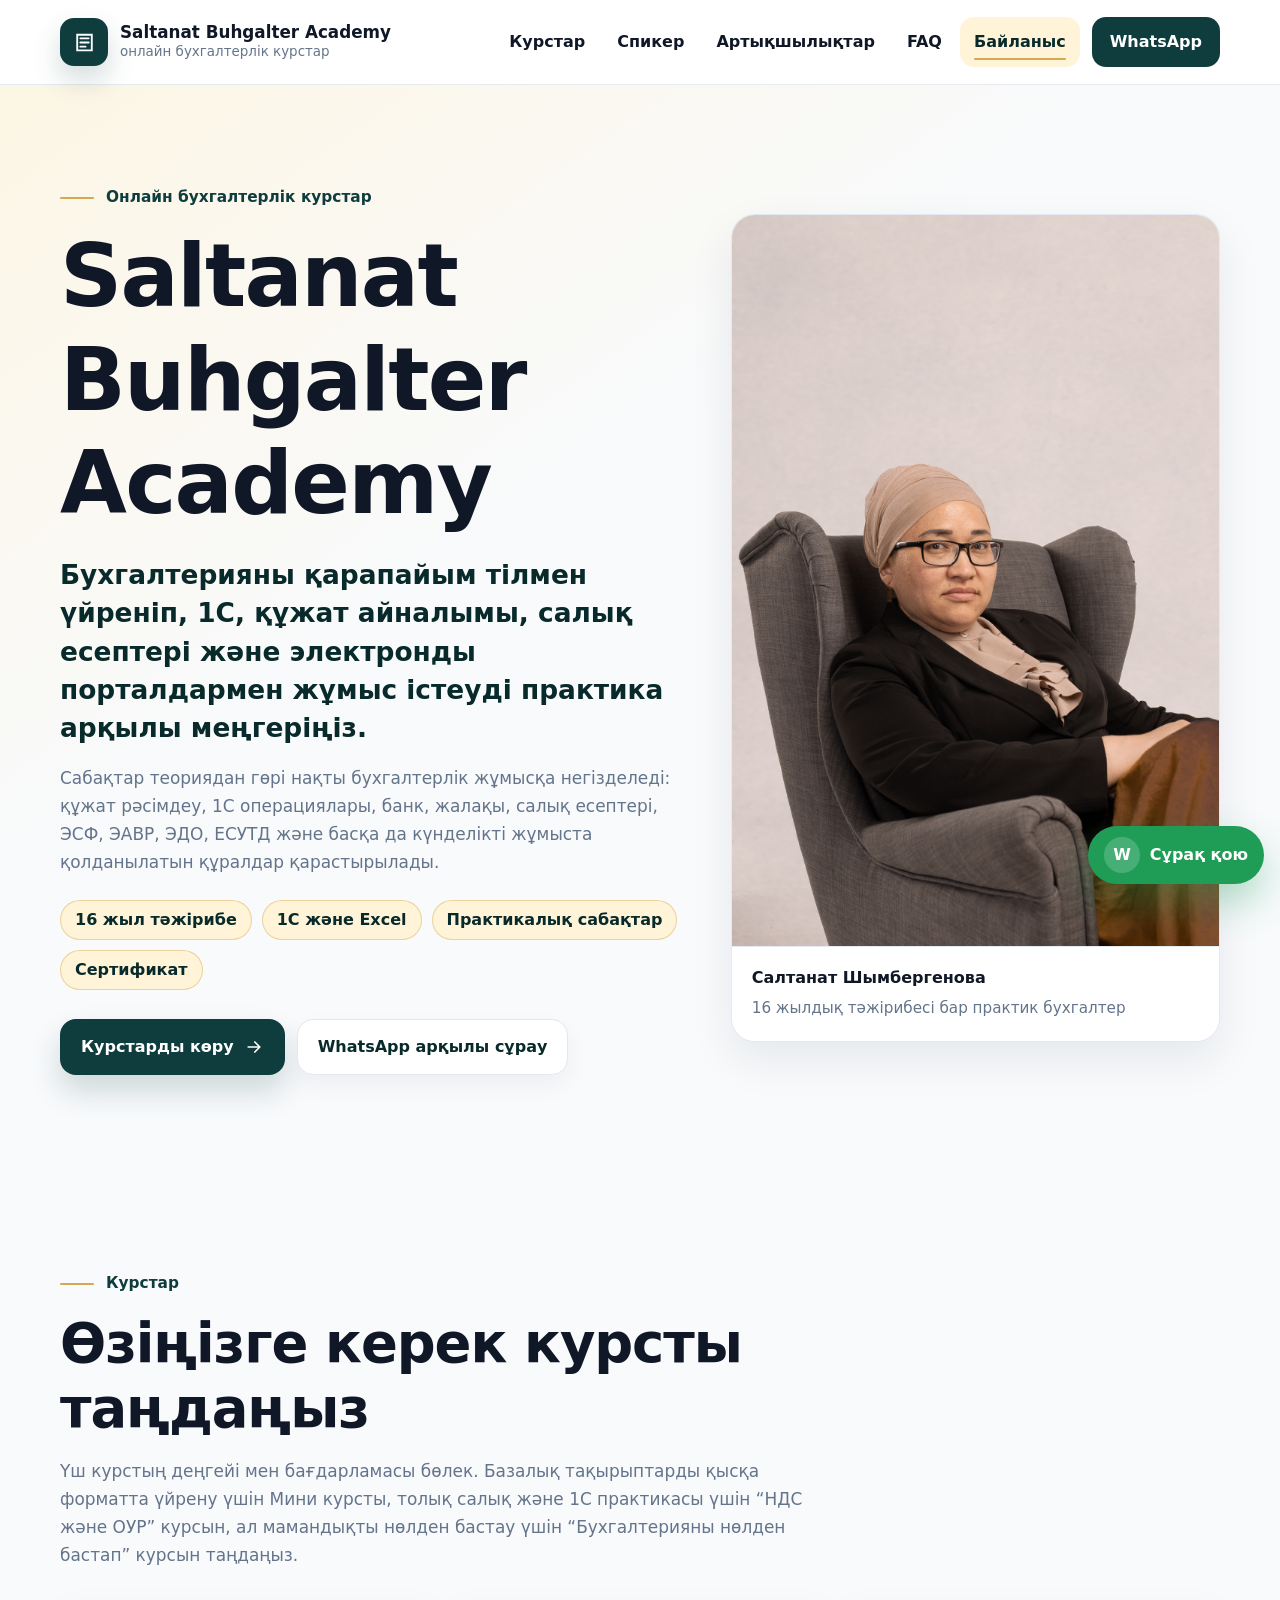
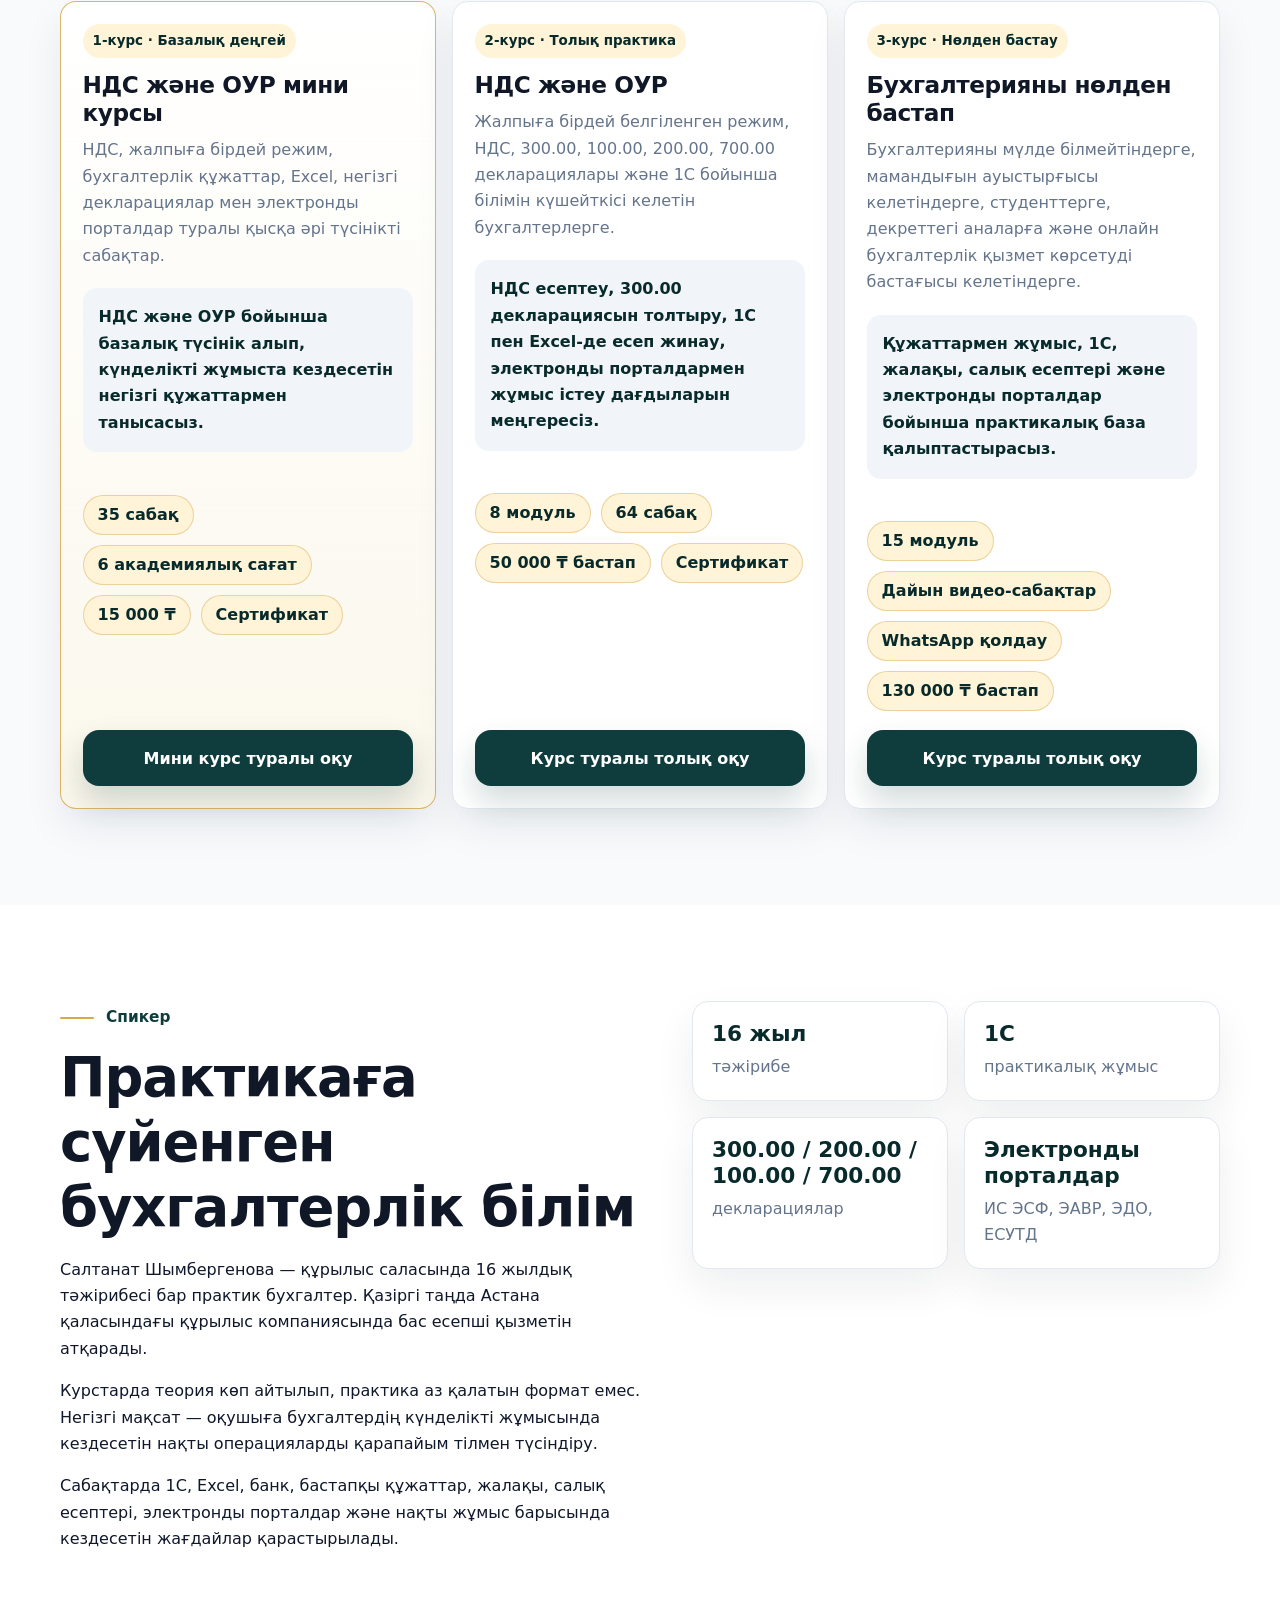
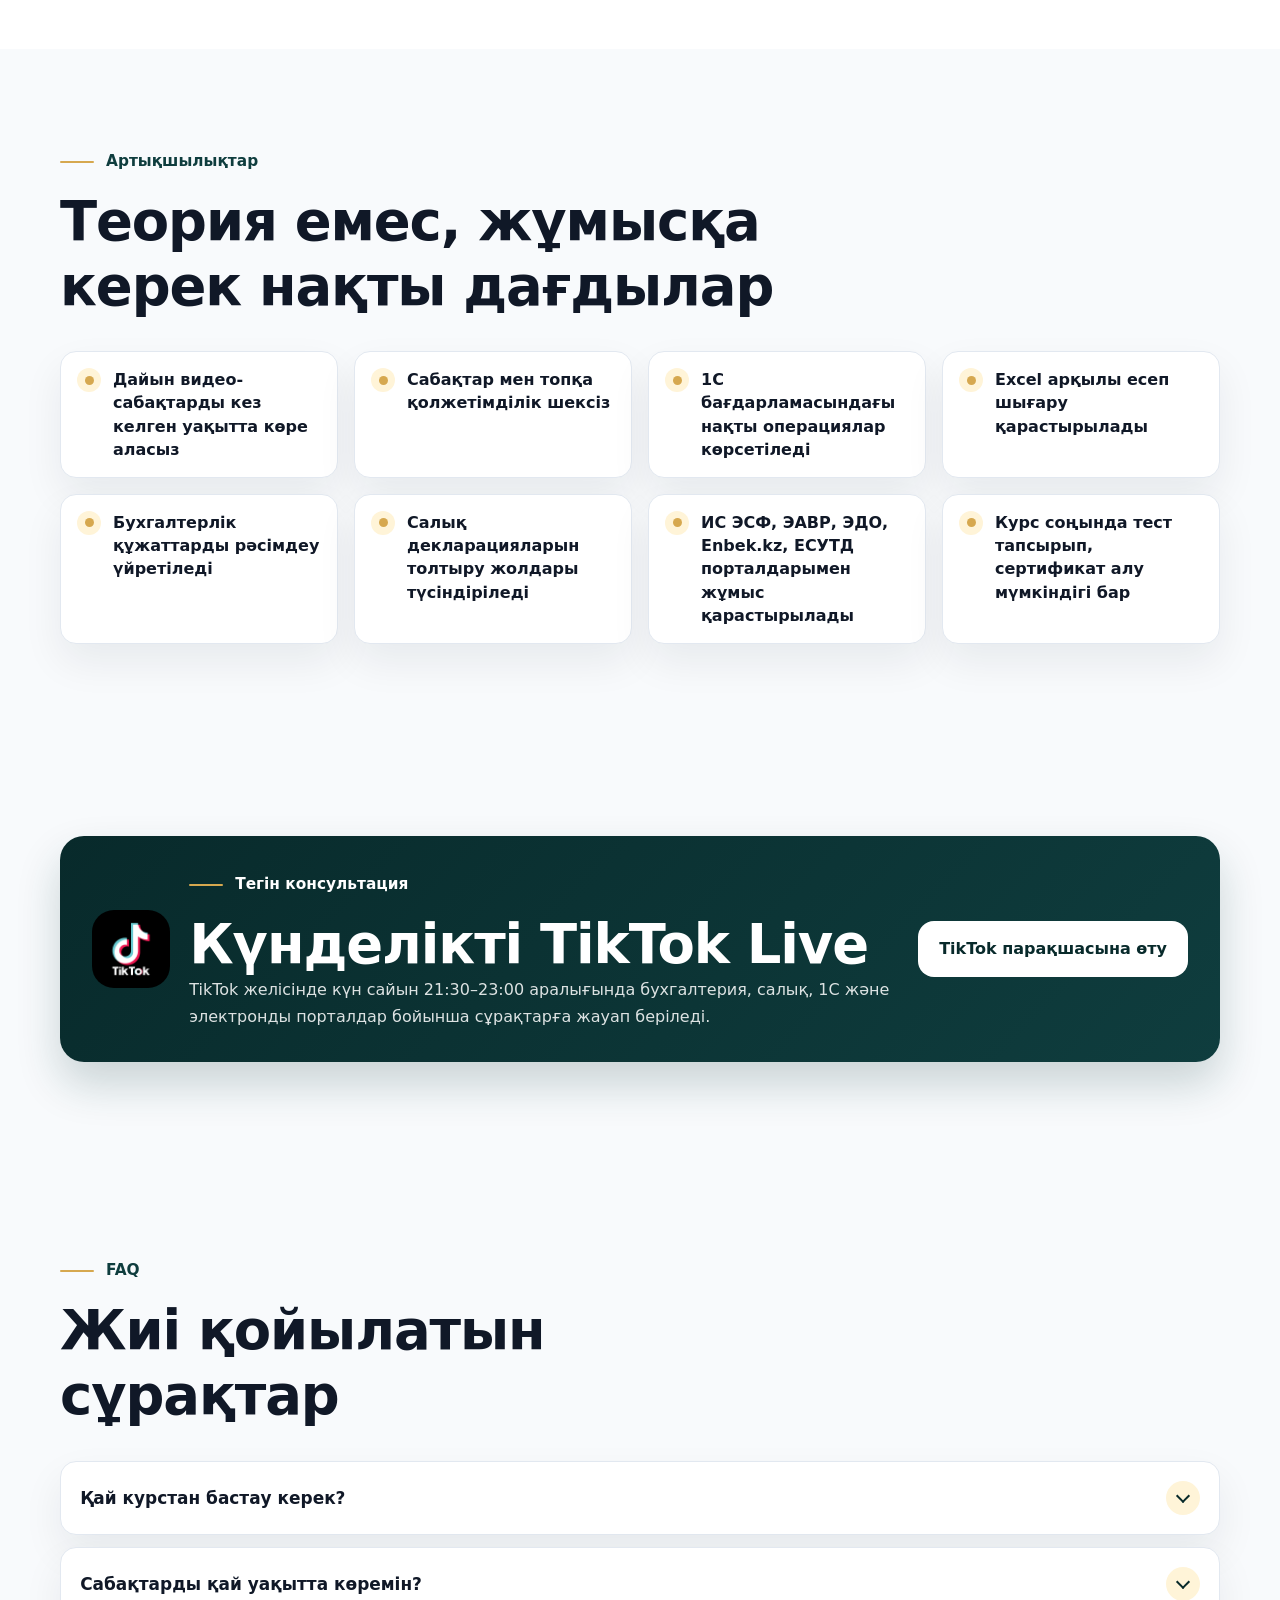
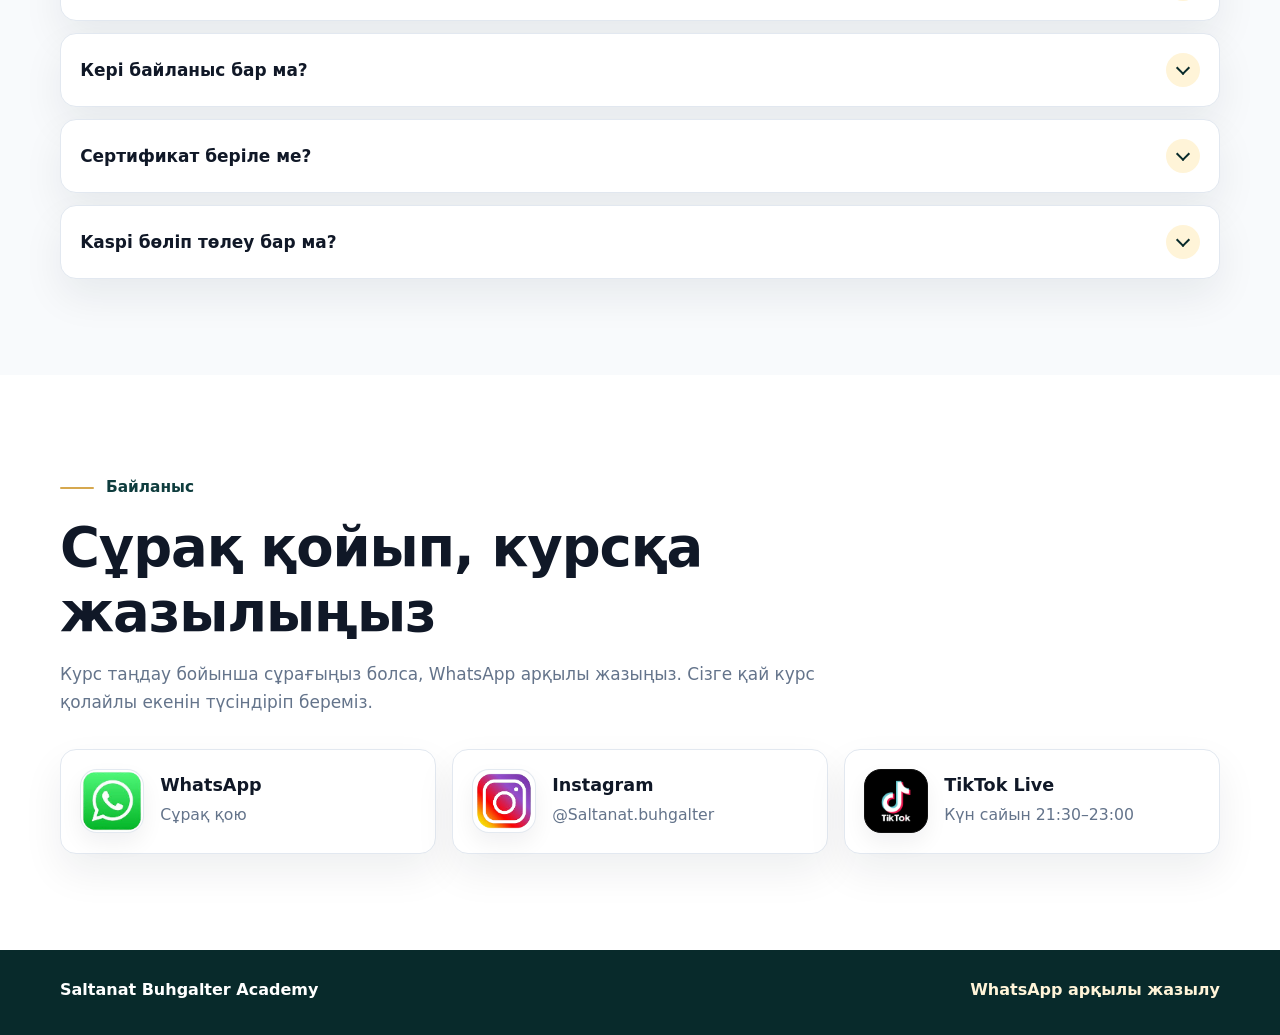
==== commit 063bb257: "it's done" ====
--- a/index.html
+++ b/index.html
@@ -96,7 +96,7 @@
           <div class="section-head">
             <span class="section-label">Курстар</span>
             <h2>Өзіңізге керек курсты таңдаңыз</h2>
-            <p>Үш курстың деңгейі мен бағдарламасы бөлек. Базалық тақырыптарды қысқа форматта үйрену үшін Мини курсты, мамандықты нөлден бастау үшін “Бухгалтерияны нөлден бастап” курсын, ал толық салық және 1С практикасы үшін “НДС және ОУР” курсын таңдаңыз.</p>
+            <p>Үш курстың деңгейі мен бағдарламасы бөлек. Базалық тақырыптарды қысқа форматта үйрену үшін Мини курсты, толық салық және 1С практикасы үшін “НДС және ОУР” курсын, ал мамандықты нөлден бастау үшін “Бухгалтерияны нөлден бастап” курсын таңдаңыз.</p>
           </div>
 
           <div class="course-grid">
@@ -118,7 +118,23 @@
 
             <article class="course-card">
               <div class="course-card-top">
-                <span class="course-kicker">2-курс · Нөлден бастау</span>
+                <span class="course-kicker">2-курс · Толық практика</span>
+                <h3>НДС және ОУР</h3>
+                <p>Жалпыға бірдей белгіленген режим, НДС, 300.00, 100.00, 200.00, 700.00 декларациялары және 1С бойынша білімін күшейткісі келетін бухгалтерлерге.</p>
+              </div>
+              <p class="course-result">НДС есептеу, 300.00 декларациясын толтыру, 1С пен Excel-де есеп жинау, электронды порталдармен жұмыс істеу дағдыларын меңгересіз.</p>
+              <div class="metric-list">
+                <span>8 модуль</span>
+                <span>64 сабақ</span>
+                <span>50 000 ₸ бастап</span>
+                <span>Сертификат</span>
+              </div>
+              <a class="btn btn-primary btn-wide" href="/nds-our/">Курс туралы толық оқу</a>
+            </article>
+
+            <article class="course-card">
+              <div class="course-card-top">
+                <span class="course-kicker">3-курс · Нөлден бастау</span>
                 <h3>Бухгалтерияны нөлден бастап</h3>
                 <p>Бухгалтерияны мүлде білмейтіндерге, мамандығын ауыстырғысы келетіндерге, студенттерге, декреттегі аналарға және онлайн бухгалтерлік қызмет көрсетуді бастағысы келетіндерге.</p>
               </div>
@@ -130,22 +146,6 @@
                 <span>130 000 ₸ бастап</span>
               </div>
               <a class="btn btn-primary btn-wide" href="/buhgalteriya-nolden/">Курс туралы толық оқу</a>
-            </article>
-
-            <article class="course-card">
-              <div class="course-card-top">
-                <span class="course-kicker">3-курс · Толық практика</span>
-                <h3>НДС және ОУР</h3>
-                <p>Жалпыға бірдей белгіленген режим, НДС, 300.00, 100.00, 200.00, 700.00 декларациялары және 1С бойынша білімін күшейткісі келетін бухгалтерлерге.</p>
-              </div>
-              <p class="course-result">НДС есептеу, 300.00 декларациясын толтыру, 1С пен Excel-де есеп жинау, электронды порталдармен жұмыс істеу дағдыларын меңгересіз.</p>
-              <div class="metric-list">
-                <span>8 модуль</span>
-                <span>64 сабақ</span>
-                <span>50 000 ₸ бастап</span>
-                <span>Сертификат</span>
-              </div>
-              <a class="btn btn-primary btn-wide" href="/nds-our/">Курс туралы толық оқу</a>
             </article>
           </div>
         </div>
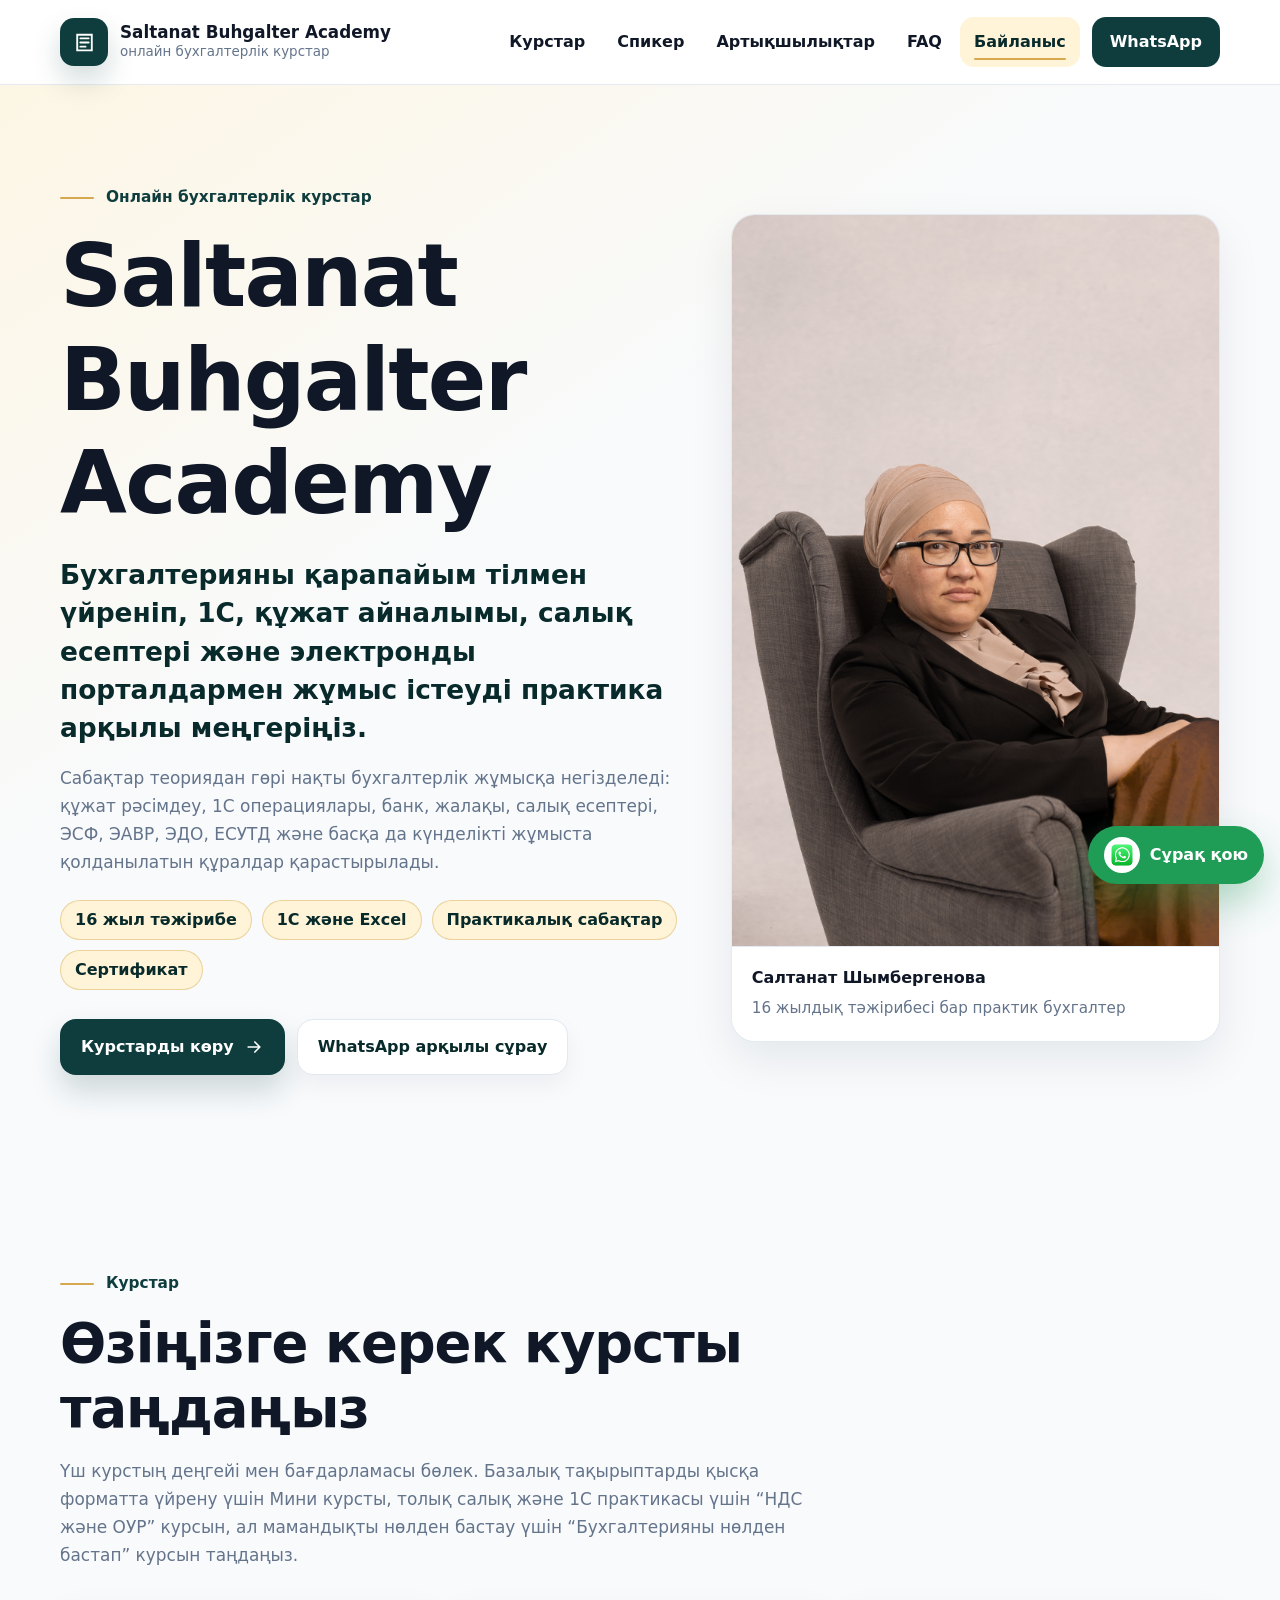
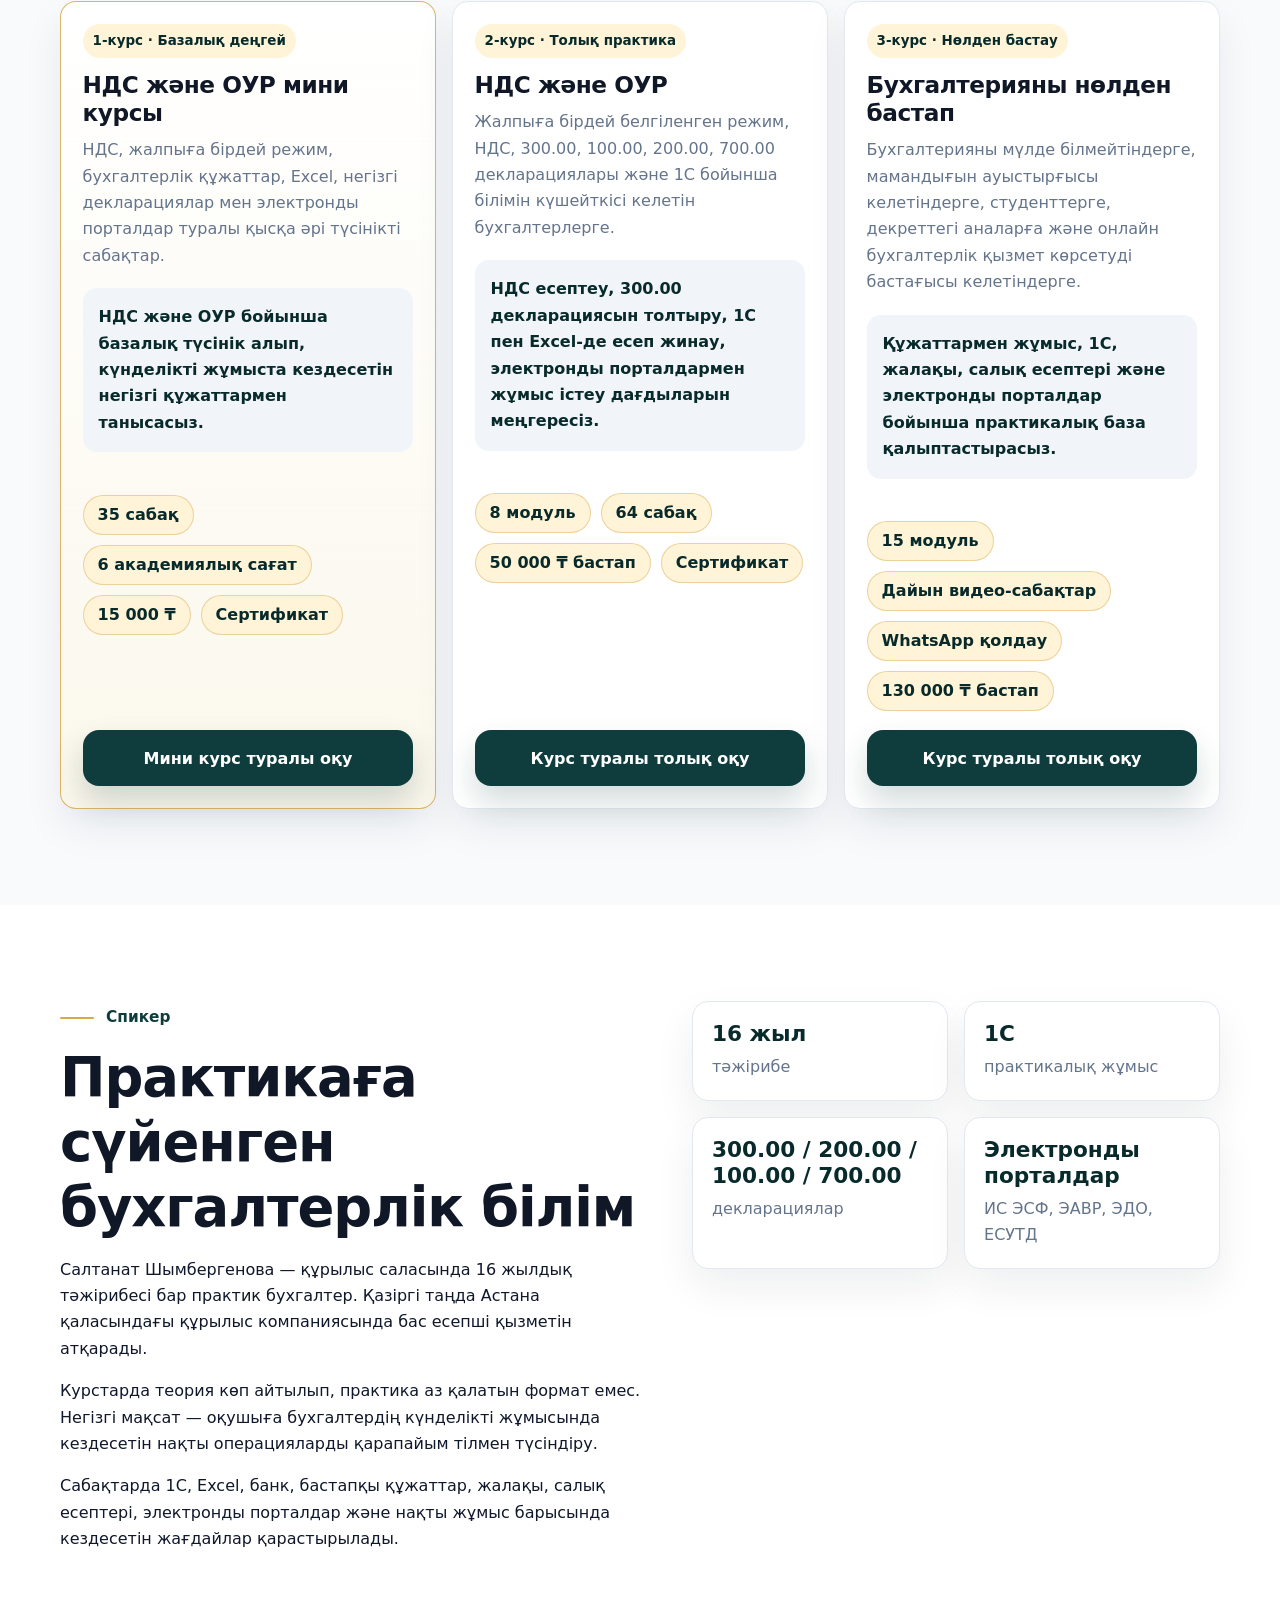
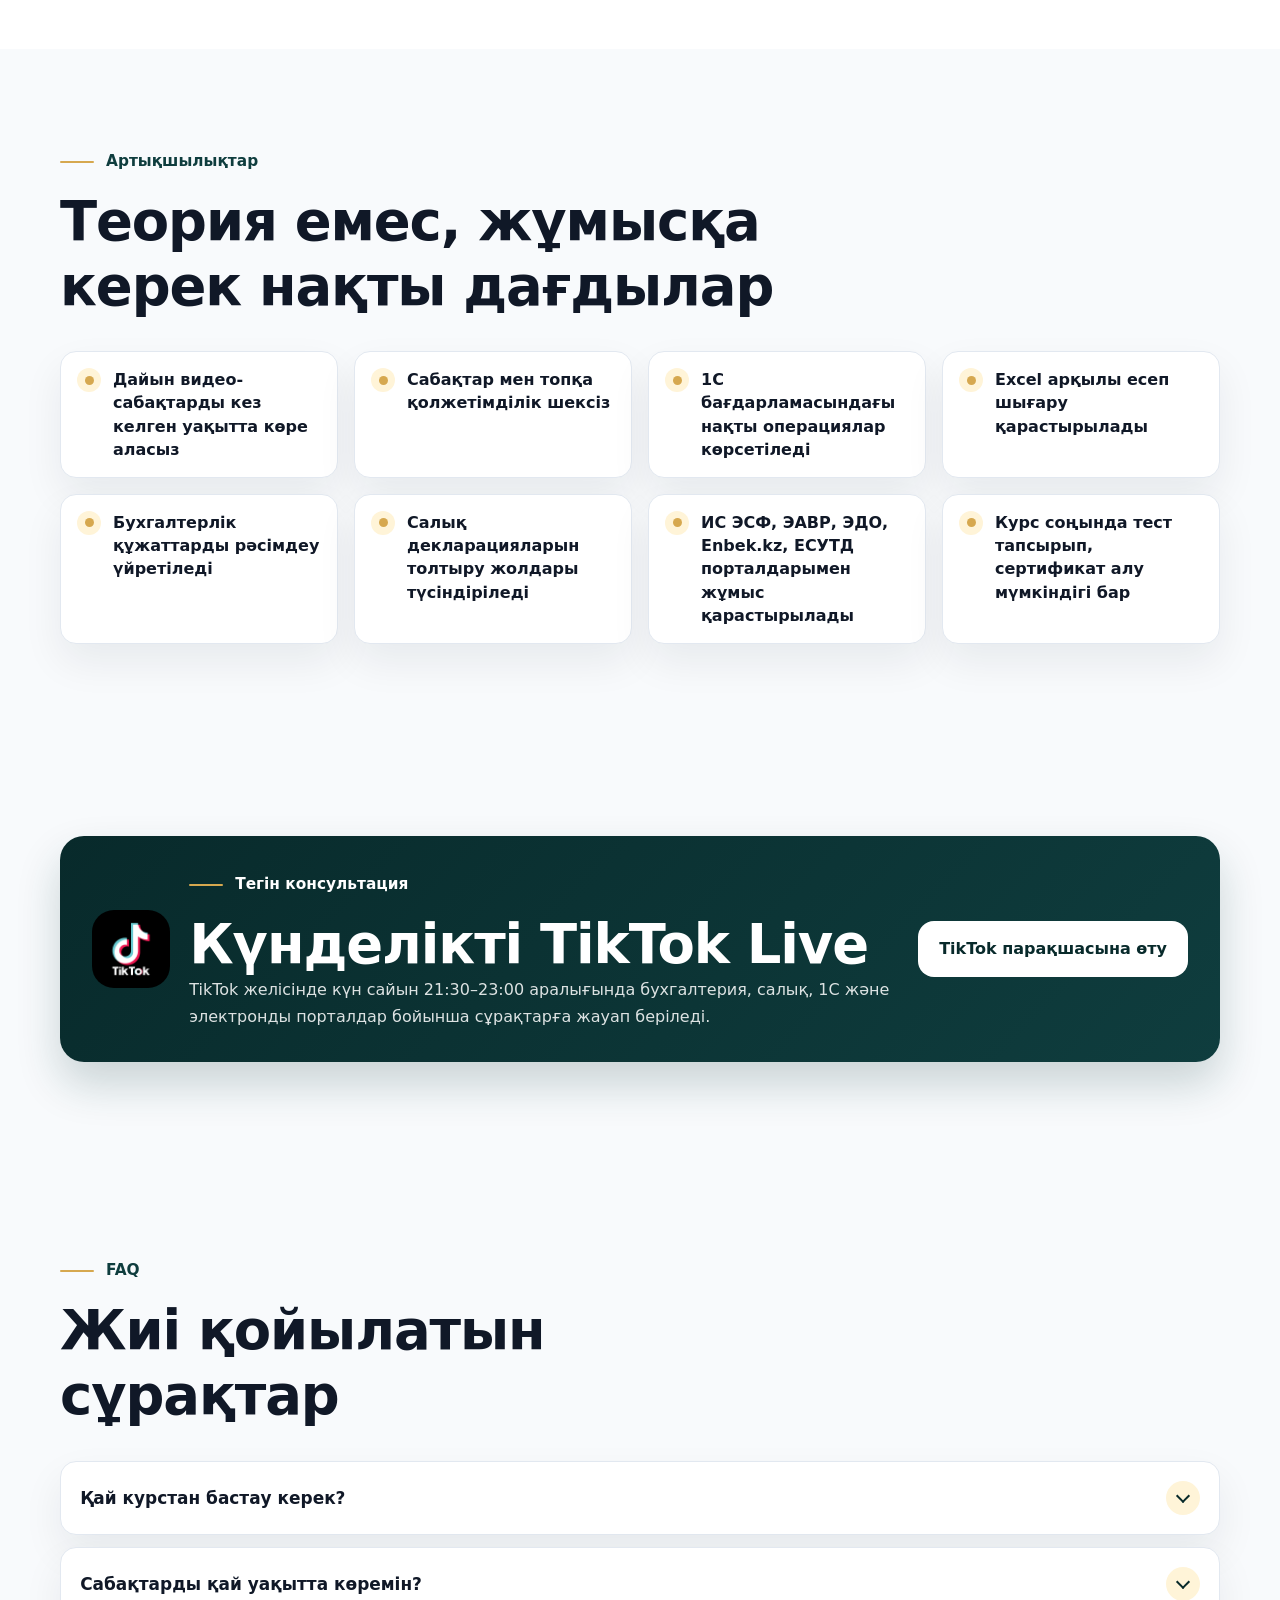
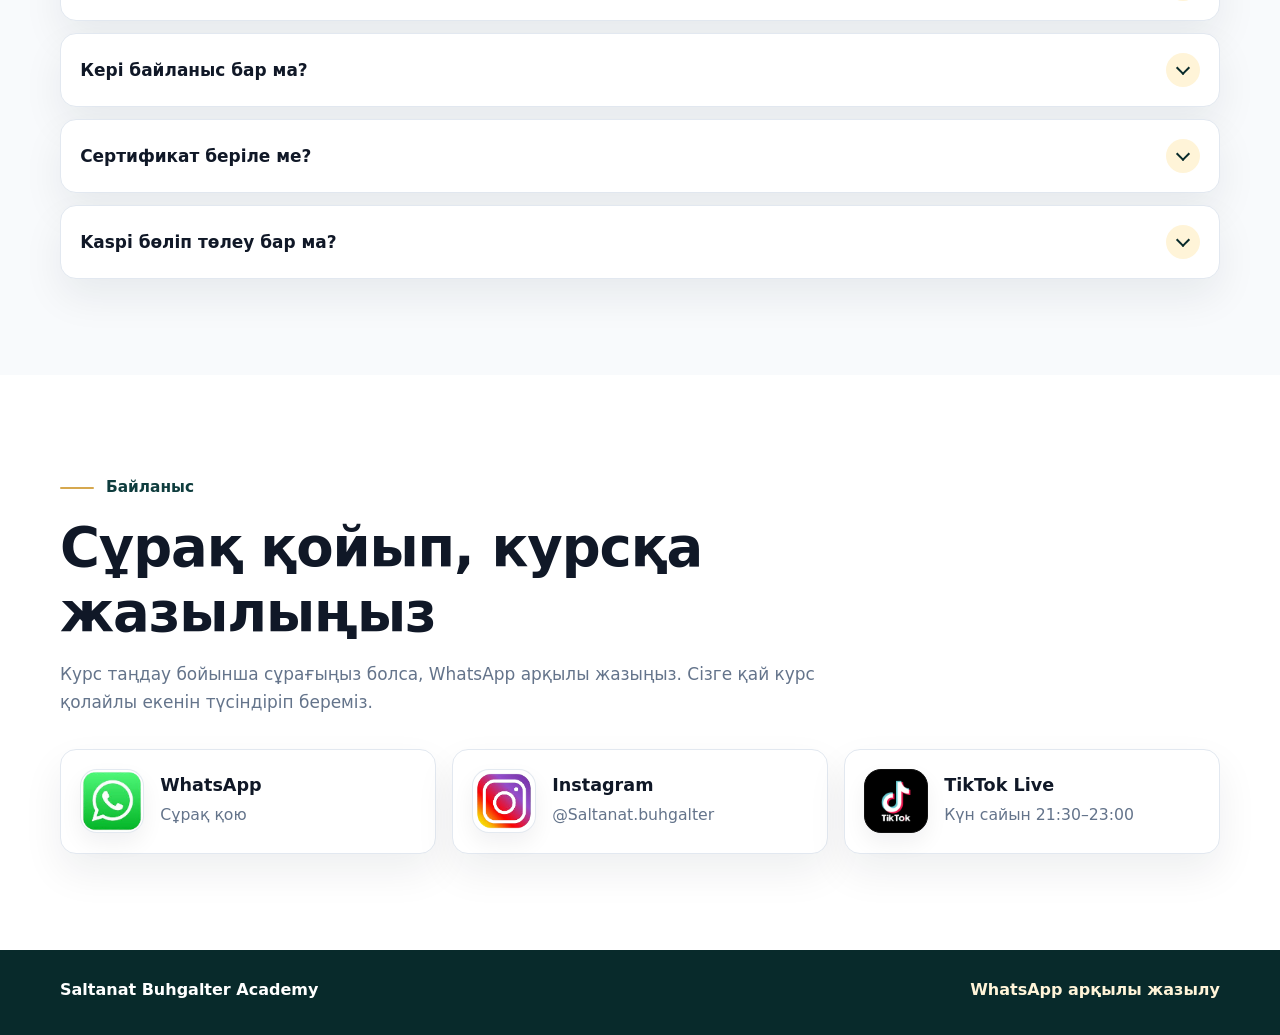
==== commit f08f4ef5: "it's done" ====
--- a/index.html
+++ b/index.html
@@ -290,7 +290,7 @@
     </footer>
 
     <a class="floating-whatsapp" href="https://wa.me/77020897021?text=%D0%A1%D3%99%D0%BB%D0%B5%D0%BC%D0%B5%D1%82%D1%81%D1%96%D0%B7%20%D0%B1%D0%B5!%20%D0%9A%D1%83%D1%80%D1%81%D1%82%D0%B0%D1%80%20%D1%82%D1%83%D1%80%D0%B0%D0%BB%D1%8B%20%D0%B0%D2%9B%D0%BF%D0%B0%D1%80%D0%B0%D1%82%20%D0%B0%D0%BB%D2%93%D1%8B%D0%BC%20%D0%BA%D0%B5%D0%BB%D0%B5%D0%B4%D1%96." target="_blank" rel="noopener noreferrer" aria-label="WhatsApp арқылы сұрақ қою">
-      <span>W</span>
+      <span aria-hidden="true"><img src="/img/WhatsApp-removebg-preview.png" alt=""></span>
       <strong>Сұрақ қою</strong>
     </a>
   </body>
--- a/src/styles.css
+++ b/src/styles.css
@@ -849,6 +849,7 @@
 .tariff-grid.single {
   width: min(100%, 720px);
   margin-inline: auto;
+  grid-template-columns: minmax(0, 1fr);
 }
 
 .tariff-card {
@@ -1146,9 +1147,16 @@
   height: 36px;
   display: grid;
   place-items: center;
+  overflow: hidden;
   border-radius: 50%;
-  background: rgba(255, 255, 255, 0.18);
-  font-weight: 900;
+  background: #ffffff;
+}
+
+.floating-whatsapp span img {
+  width: 30px;
+  height: 30px;
+  display: block;
+  object-fit: contain;
 }
 
 .floating-whatsapp strong {
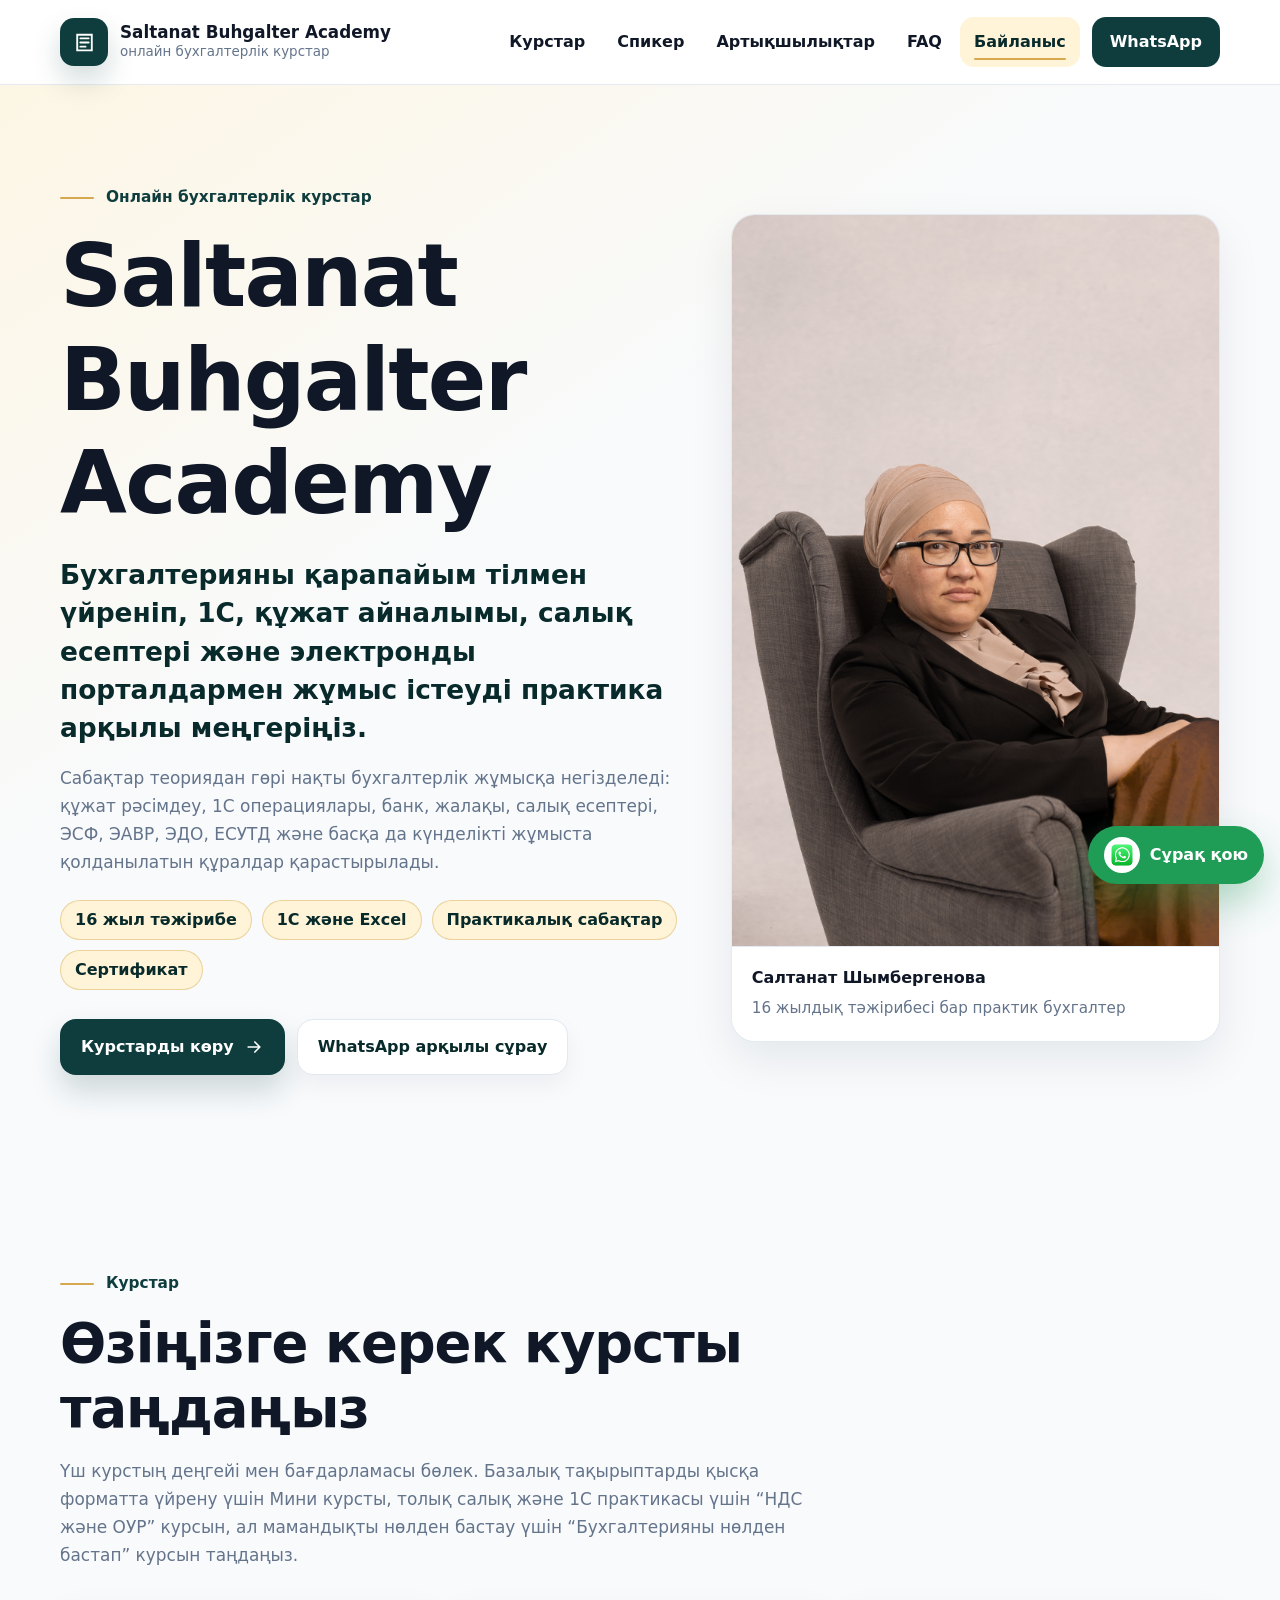
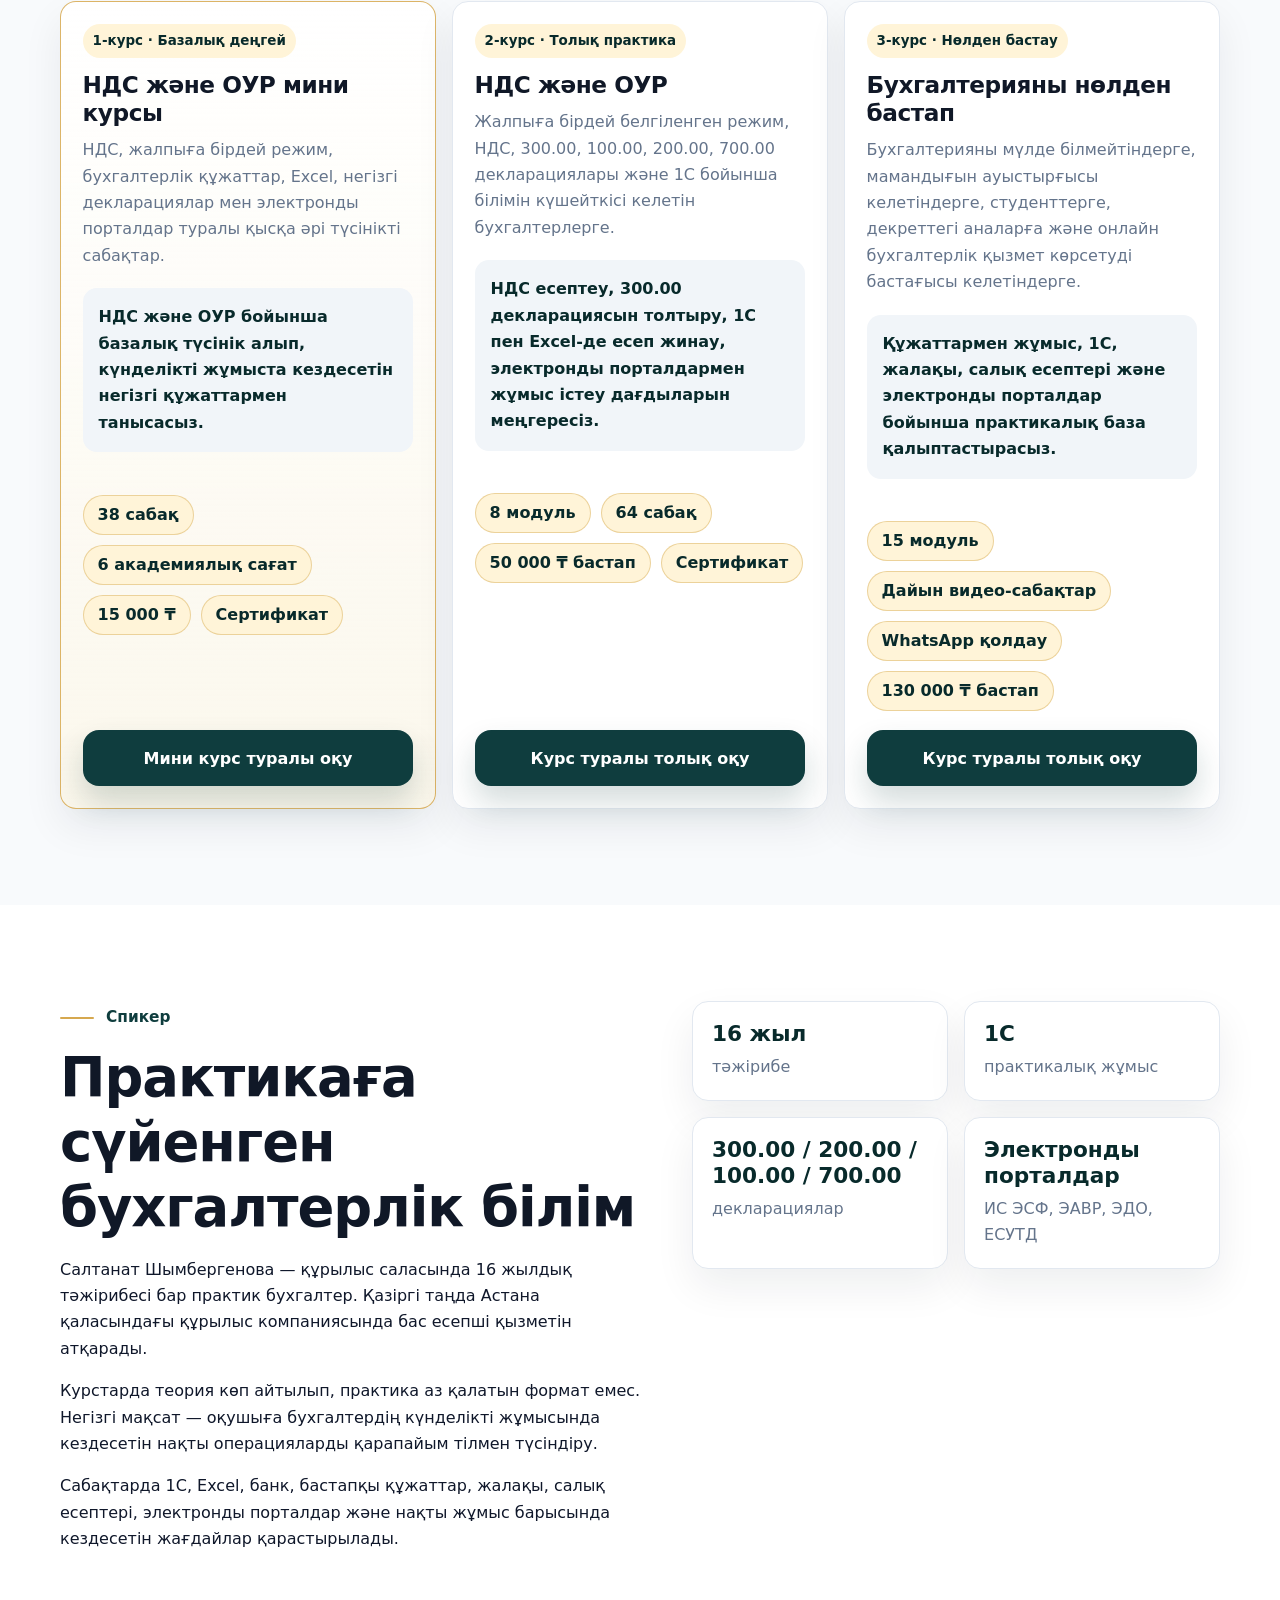
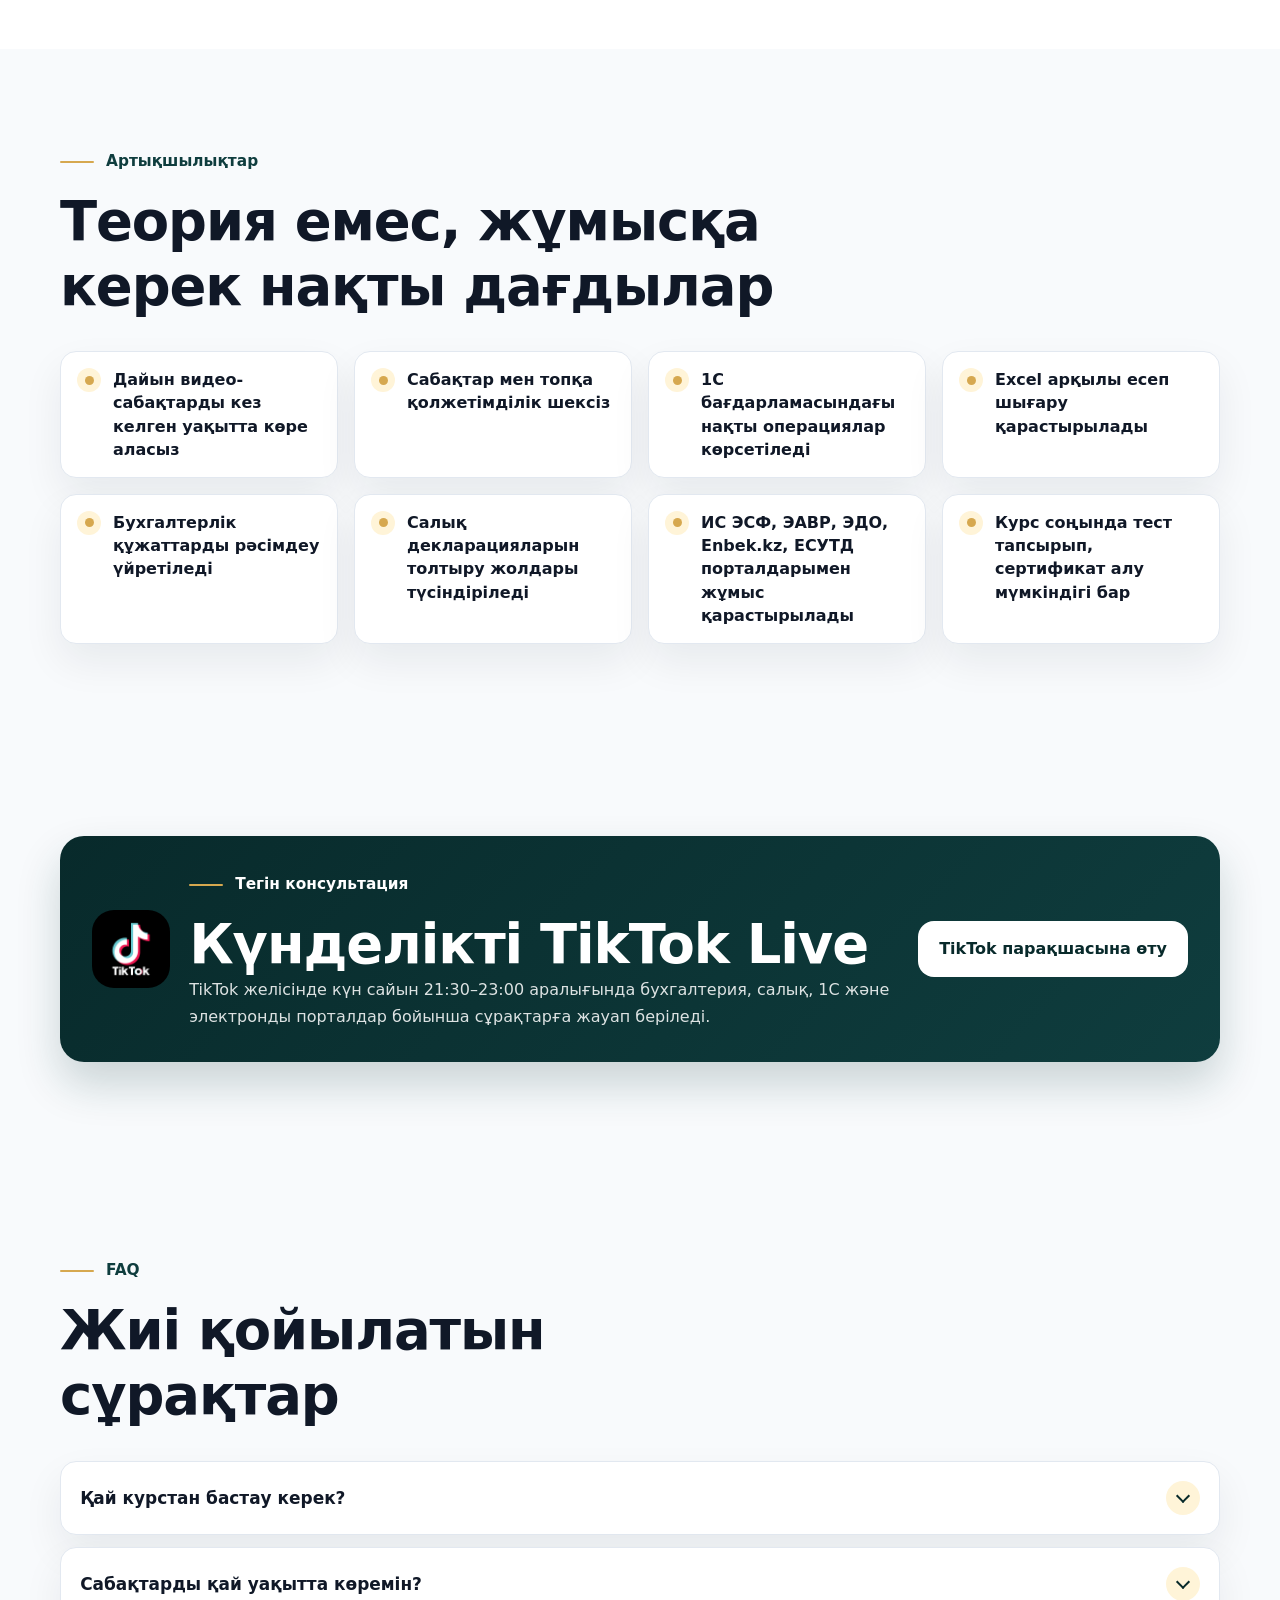
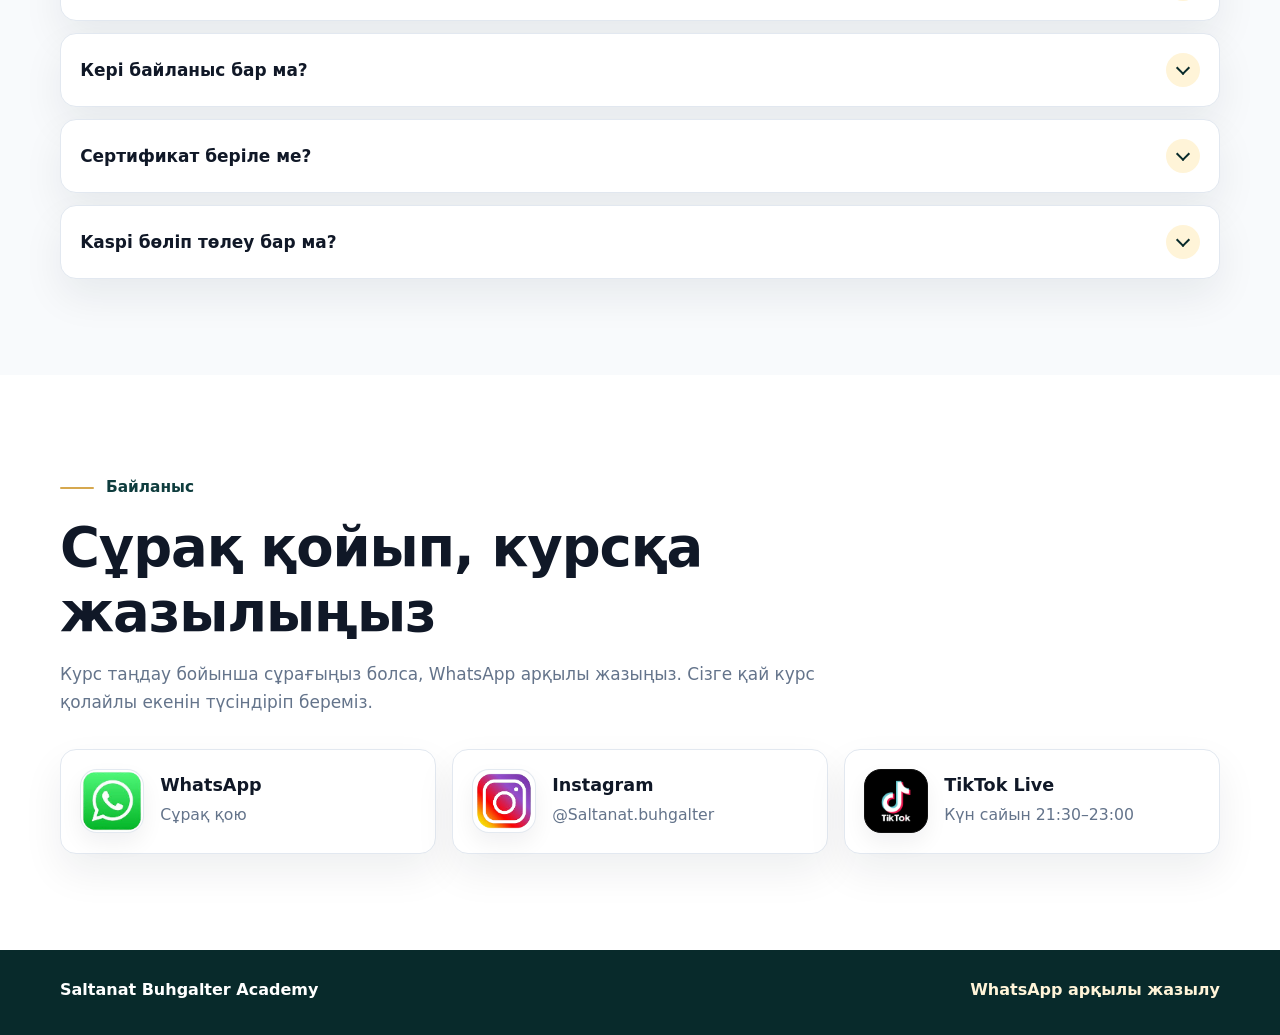
==== commit 96b90109: "it's done" ====
--- a/index.html
+++ b/index.html
@@ -108,7 +108,7 @@
               </div>
               <p class="course-result">НДС және ОУР бойынша базалық түсінік алып, күнделікті жұмыста кездесетін негізгі құжаттармен танысасыз.</p>
               <div class="metric-list">
-                <span>35 сабақ</span>
+                <span>38 сабақ</span>
                 <span>6 академиялық сағат</span>
                 <span>15 000 ₸</span>
                 <span>Сертификат</span>
